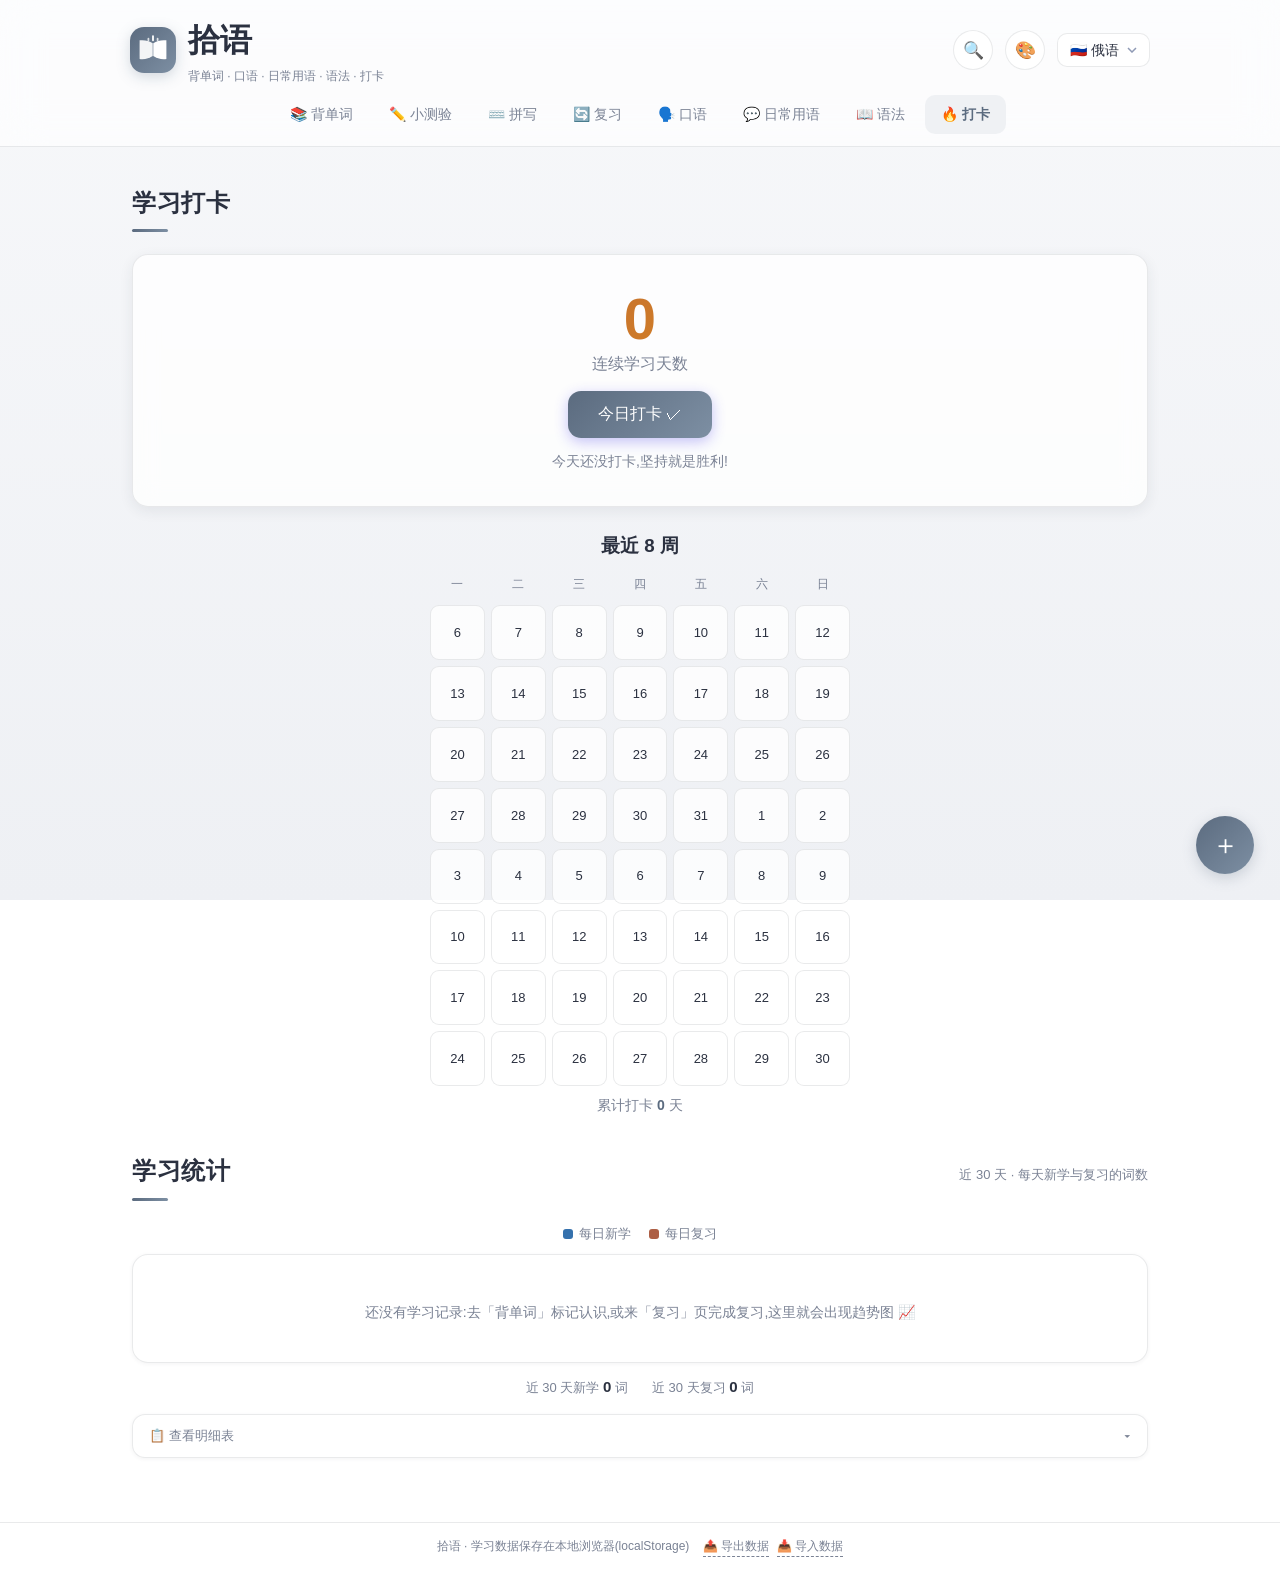
==== checkin.html @ 7651b497 "拾语:多语言背单词学习网站(俄语/英语,艾宾浩斯复习,首版)" ====
<!DOCTYPE html>
<html lang="zh-CN">
<head>
  <meta charset="UTF-8">
  <meta name="viewport" content="width=device-width, initial-scale=1.0">
  <title>拾语 · 打卡</title>
  <link rel="stylesheet" href="style.css">
  <link rel="icon" type="image/svg+xml" href="logo.svg">
</head>
<body data-page="checkin">
<!-- 开场动画 -->
<div class="splash" id="splash">
  <div class="splash-logo">
    <svg viewBox="0 0 46 46" width="76" height="76" aria-hidden="true">
      <path class="book-l" pathLength="100" d="M22.7 16.2 C19.3 13.7 14.4 12.7 9.6 13.3 L9.6 32 C14.4 32.6 19.3 31.6 22.7 29.1 Z" fill="none" stroke="#fff" stroke-width="1.6" stroke-linecap="round" stroke-linejoin="round" opacity=".92"/>
      <path class="book-r" pathLength="100" d="M23.3 16.2 C26.7 13.7 31.6 12.7 36.4 13.3 L36.4 32 C31.6 32.6 26.7 31.6 23.3 29.1 Z" fill="none" stroke="#fff" stroke-width="1.6" stroke-linecap="round" stroke-linejoin="round"/>
      <rect class="wave w1" x="22.1" y="8.2" width="1.8" height="6" rx=".9" fill="#fff"/>
      <rect class="wave w2" x="17.5" y="10.8" width="1.8" height="3.4" rx=".9" fill="#fff" opacity=".78"/>
      <rect class="wave w3" x="26.7" y="10.8" width="1.8" height="3.4" rx=".9" fill="#fff" opacity=".78"/>
    </svg>
  </div>
  <div class="splash-name">拾语</div>
  <div class="splash-line"></div>
  <div class="splash-tag">背单词 · 口语 · 日常用语 · 语法 · 打卡</div>
  <div class="splash-hint">点击任意处跳过</div>
</div>
<header class="site-header">
  <div class="header-inner">
    <div class="brand">
      <a href="index.html" class="brand-logo" title="返回首页"><svg viewBox="0 0 46 46" width="46" height="46" aria-hidden="true"><path d="M22.7 16.2 C19.3 13.7 14.4 12.7 9.6 13.3 L9.6 32 C14.4 32.6 19.3 31.6 22.7 29.1 Z" fill="#fff" opacity=".92"/><path d="M23.3 16.2 C26.7 13.7 31.6 12.7 36.4 13.3 L36.4 32 C31.6 32.6 26.7 31.6 23.3 29.1 Z" fill="#fff"/><rect x="22.1" y="8.2" width="1.8" height="6" rx=".9" fill="#fff"/><rect x="17.5" y="10.8" width="1.8" height="3.4" rx=".9" fill="#fff" opacity=".78"/><rect x="26.7" y="10.8" width="1.8" height="3.4" rx=".9" fill="#fff" opacity=".78"/></svg></a>
      <div class="brand-text">
        <h1>拾语</h1>
        <p>背单词 · 口语 · 日常用语 · 语法 · 打卡</p>
      </div>
    </div>
    <div class="header-right">
      <button id="search-btn" class="theme-toggle" title="查词搜索">🔍</button>
      <div class="theme-wrap">
        <button id="theme-toggle" class="theme-toggle" title="主题配色与深色模式">🎨</button>
        <div class="theme-panel" id="theme-panel">
          <div class="theme-panel-title">🎨 主题配色</div>
          <div class="theme-swatches" id="theme-swatches"></div>
          <div class="theme-panel-divider"></div>
          <button class="theme-dark-btn" id="theme-dark-btn">🌙 深色模式:关</button>
        </div>
      </div>
      <select id="lang-select" class="lang-select" title="选择语言"></select>
    </div>
  </div>
    <nav class="tabs">
    <a class="tab" href="index.html">📚 背单词</a>
    <a class="tab" href="quiz.html">✏️ 小测验</a>
    <a class="tab" href="spell.html">⌨️ 拼写</a>
    <a class="tab" href="review.html">🔄 复习</a>
    <a class="tab" href="speak.html">🗣️ 口语</a>
    <a class="tab" href="phrases.html">💬 日常用语</a>
    <a class="tab" href="grammar.html" data-tab="grammar">📖 语法</a>
    <a class="tab active" href="checkin.html">🔥 打卡</a>
    </nav>
</header>

<main class="container">

  <!-- 打卡 -->
  <section class="tab-panel active">
    <div class="panel-head"><h2>学习打卡</h2></div>
    <div class="checkin-hero">
      <div class="streak-num" id="streak-days">0</div>
      <div class="streak-label">连续学习天数</div>
      <button class="btn btn-primary btn-lg" id="checkin-btn">今日打卡 ✓</button>
      <p class="checkin-msg" id="checkin-msg"></p>
    </div>
    <h3 style="text-align:center;">最近 8 周</h3>
    <div class="calendar" id="calendar"></div>
    <p class="total-days">累计打卡 <b id="checkin-total">0</b> 天</p>
  </section>

  <!-- 学习统计趋势图 -->
  <section class="tab-panel active stats-panel">
    <div class="panel-head"><h2>学习统计</h2><span class="sub-tip">近 30 天 · 每天新学与复习的词数</span></div>
    <div class="chart-legend">
      <span class="legend-item"><i class="legend-dot" style="background:var(--chart-new)"></i>每日新学</span>
      <span class="legend-item"><i class="legend-dot" style="background:var(--chart-review)"></i>每日复习</span>
    </div>
    <div class="chart-wrap" id="stats-chart"></div>
    <div class="chart-tip" id="chart-tip" hidden></div>
    <div class="chart-summary">
      <span>近 30 天新学 <b id="stats-new-total">0</b> 词</span>
      <span>近 30 天复习 <b id="stats-rev-total">0</b> 词</span>
    </div>
    <details class="stats-detail">
      <summary>📋 查看明细表</summary>
      <div class="stats-table" id="stats-table"></div>
    </details>
  </section>

</main>

<footer class="site-footer">
  拾语 · 学习数据保存在本地浏览器(localStorage)
  <span class="footer-ops">
    <a href="#" id="export-btn">📤 导出数据</a>
    <a href="#" id="import-btn">📥 导入数据</a>
  </span>
</footer>

<div class="toast" id="toast"></div>

<!-- 一键添加单词(悬浮按钮) -->
<button id="fab-add" class="fab" title="一键添加单词">＋</button>

<!-- 添加单词弹窗 -->
<div class="modal" id="add-modal" hidden>
  <div class="modal-box">
    <h3>✍️ 添加单词</h3>
    <div class="add-mode-tabs">
      <button class="add-mode-tab active" data-mode="single">单个添加</button>
      <button class="add-mode-tab" data-mode="bulk">批量导入</button>
    </div>
    <div id="add-single-view">
      <label class="modal-label" for="add-ru">俄语单词(可带重音符号 ́)</label>
      <input id="add-ru" type="text" placeholder="如: молоко́">
      <label class="modal-label" for="add-zh">中文意思</label>
      <input id="add-zh" type="text" placeholder="如: 牛奶">
      <label class="modal-label" for="add-cat">分类(可选,可直接输入新分类)</label>
      <input id="add-cat" type="text" list="add-cat-list" placeholder="如: 场景·厨房做饭(不填归入「自定义」)">
      <datalist id="add-cat-list"></datalist>
      <label class="modal-label" for="add-note">备注(可选,显示在卡片背面)</label>
      <input id="add-note" type="text" placeholder="如: 接第3格:звони́ть кому́">
      <p class="modal-tip">💡 保存后自动标记「认识」,直接进入艾宾浩斯复习计划</p>
    </div>
    <div id="add-bulk-view" hidden>
      <label class="modal-label" for="add-bulk-cat">导入到分类(可选,不填归入「自定义」)</label>
      <input id="add-bulk-cat" type="text" list="add-cat-list" placeholder="如: 场景·餐厅点餐">
      <label class="modal-label" for="add-bulk-text">每行一个单词:单词 | 意思 | 备注(备注可选)</label>
      <textarea id="add-bulk-text" rows="8" placeholder="молоко́ | 牛奶&#10;звони́ть | 打电话 | 接第 3 格"></textarea>
      <p class="modal-tip">💡 支持 | 、Tab 或多个空格分隔;一键导入后全部自动标记「认识」并进入艾宾浩斯复习计划,重复的单词自动跳过</p>
    </div>
    <div class="modal-actions">
      <button class="btn btn-light" id="add-cancel">取消</button>
      <button class="btn btn-primary" id="add-save">保存并开始学习</button>
    </div>
  </div>
</div>

<!-- 查词搜索弹窗(任意页面可用) -->
<div class="modal" id="search-modal" hidden>
  <div class="modal-box search-box">
    <h3>🔍 查词</h3>
    <input id="search-input" type="search" placeholder="输入单词或中文意思,如: молоко́ 或 牛奶">
    <div class="search-results" id="search-results"></div>
    <div class="modal-actions">
      <button class="btn btn-light" id="search-close">关闭</button>
    </div>
  </div>
</div>

<!-- 导入数据(隐藏文件选择) -->
<input type="file" id="import-file" accept=".json,application/json" hidden>

<script src="langs.js"></script>
<script src="data-ru.js"></script>
<script src="app.js"></script>
</body>
</html>
---- style.css ----
/* 多语言学习助手 - 简约版样式(浅色/深色 × 6 套低饱和配色) */
* { box-sizing: border-box; margin: 0; padding: 0; }

:root {
  --text: #2b3140;
  --muted: #7a8294;
  --card: rgba(255, 255, 255, .78);
  --card-solid: #ffffff;
  --input-bg: rgba(255, 255, 255, .88);
  --border: rgba(43, 49, 64, .10);
  --primary: #5b6b7f;
  --primary-2: #7d8fa3;
  --primary-dark: #43536b;
  --primary-light: #c3cdda;
  --primary-bg: rgba(91, 107, 127, .08);
  --accent: #a3534a;
  --accent-bg: rgba(163, 83, 74, .07);
  --green: #4f8f6e;
  --green-bg: rgba(79, 143, 110, .10);
  --tip-bg: rgba(183, 148, 64, .12);
  --tip-border: rgba(183, 148, 64, .32);
  --tip-text: #7a5c1e;
  --face1: linear-gradient(160deg, rgba(255, 255, 255, .96) 0%, rgba(244, 246, 249, .9) 100%);
  --face2: linear-gradient(160deg, rgba(255, 255, 255, .96) 0%, rgba(243, 246, 244, .9) 100%);
  --inset-hl: inset 0 1px 0 rgba(255, 255, 255, .7);
  --shadow: 0 1px 4px rgba(43, 49, 64, .06);
  --shadow-md: 0 4px 14px rgba(43, 49, 64, .08);
  --shadow-lg: 0 10px 30px rgba(43, 49, 64, .12);
  --glow: 0 4px 14px rgba(91, 107, 127, .25);
  --radius: 16px;
}

body.dark {
  --text: #e3e6ec;
  --muted: #8e96a6;
  --card: rgba(28, 32, 40, .66);
  --card-solid: #1c2028;
  --input-bg: rgba(28, 32, 40, .8);
  --border: rgba(227, 230, 236, .12);
  --primary: #93a4b8;
  --primary-2: #aebcc9;
  --primary-dark: #c3cdda;
  --primary-light: #5b6b7f;
  --primary-bg: rgba(147, 164, 184, .14);
  --accent: #c07a70;
  --accent-bg: rgba(192, 122, 112, .12);
  --green: #5aa383;
  --green-bg: rgba(90, 163, 131, .12);
  --tip-bg: rgba(183, 148, 64, .10);
  --tip-border: rgba(183, 148, 64, .26);
  --tip-text: #d8c07e;
  --face1: linear-gradient(160deg, rgba(36, 41, 51, .92) 0%, rgba(28, 32, 40, .9) 100%);
  --face2: linear-gradient(160deg, rgba(33, 43, 39, .92) 0%, rgba(26, 35, 31, .9) 100%);
  --inset-hl: inset 0 1px 0 rgba(255, 255, 255, .06);
  --shadow: 0 1px 4px rgba(0, 0, 0, .25);
  --shadow-md: 0 4px 14px rgba(0, 0, 0, .3);
  --shadow-lg: 0 10px 30px rgba(0, 0, 0, .38);
  --glow: 0 4px 14px rgba(0, 0, 0, .3);
}

html { scroll-behavior: smooth; }

body {
  font-family: 'Segoe UI', 'Microsoft YaHei', -apple-system, 'PingFang SC', sans-serif;
  color: var(--text);
  line-height: 1.65;
  min-height: 100vh;
  display: flex;
  flex-direction: column;
  color-scheme: light;
  background: linear-gradient(180deg, #f7f8fa, #eef0f4);
  background-attachment: fixed;
  overflow-x: hidden;
}
body.dark {
  color-scheme: dark;
  background: linear-gradient(180deg, #14171d, #1b1f26);
}

::selection { background: rgba(91, 107, 127, .2); }

/* 顶栏 */
.site-header {
  background: rgba(255, 255, 255, .66);
  backdrop-filter: blur(20px) saturate(160%);
  -webkit-backdrop-filter: blur(20px) saturate(160%);
  border-bottom: 1px solid var(--border);
  position: sticky; top: 0; z-index: 50;
}
body.dark .site-header { background: rgba(20, 23, 29, .66); }
.header-inner {
  max-width: 1060px; margin: 0 auto; padding: 14px 20px 8px;
  display: flex; align-items: center; justify-content: space-between; gap: 14px; flex-wrap: wrap;
}
.brand { display: flex; align-items: center; gap: 12px; }
.brand-logo {
  width: 46px; height: 46px; border-radius: 14px;
  background: linear-gradient(135deg, var(--primary) 0%, var(--primary-2) 100%);
  color: #fff; font-weight: 700;
  display: flex; align-items: center; justify-content: center;
  box-shadow: var(--glow);
  text-decoration: none; /* 点击返回首页 */
  transition: transform .2s ease;
}
.brand-logo:hover { transform: scale(1.06) rotate(-2deg); }
.brand-logo svg { display: block; }
}
.brand-text h1 {
  font-size: 19px; letter-spacing: .5px;
  background: linear-gradient(90deg, var(--primary), var(--primary-2));
  -webkit-background-clip: text; background-clip: text;
  -webkit-text-fill-color: transparent; color: transparent;
}
.brand-text p { font-size: 12px; color: var(--muted); }

.header-right { display: flex; align-items: center; gap: 12px; flex-wrap: wrap; }
.theme-toggle {
  width: 40px; height: 40px; border-radius: 50%; font-size: 17px;
  border: 1px solid var(--border); background: var(--card);
  cursor: pointer; transition: all .2s; backdrop-filter: blur(8px);
}
.theme-toggle:hover { transform: scale(1.08); border-color: var(--primary); }
.lang-select {
  appearance: none; -webkit-appearance: none;
  border: 1px solid var(--border); background: var(--input-bg) url("data:image/svg+xml,%3Csvg xmlns='http://www.w3.org/2000/svg' width='10' height='6'%3E%3Cpath d='M1 1l4 4 4-4' stroke='%238f9ab5' stroke-width='1.5' fill='none'/%3E%3C/svg%3E") no-repeat right 12px center;
  border-radius: 10px; padding: 8px 30px 8px 12px;
  font-size: 14px; font-family: inherit; color: var(--text); cursor: pointer;
  transition: border-color .15s, box-shadow .15s;
}
.lang-select:hover, .lang-select:focus { border-color: var(--primary); box-shadow: 0 0 0 3px rgba(91, 107, 127, .15); outline: none; }

/* 导航:header 底行整行居中,窄屏横向滑动,始终一眼找到入口 */
.tabs {
  display: flex; justify-content: center; gap: 4px;
  padding: 0 18px 12px;
  overflow-x: auto;
  scrollbar-width: none; -ms-overflow-style: none;
}
.tabs::-webkit-scrollbar { display: none; }
.tab {
  border: none; background: transparent; color: var(--muted);
  padding: 8px 16px; border-radius: 10px; cursor: pointer; font-size: 14px;
  transition: all .18s; font-family: inherit;
  text-decoration: none; /* 导航为页面链接 */
  display: inline-block; white-space: nowrap;
}
.tab:hover { color: var(--primary); background: var(--primary-bg); }
.tab.active {
  background: var(--primary-bg); color: var(--primary);
  font-weight: 600;
}

/* 主体 */
.container { max-width: 1060px; width: 100%; margin: 0 auto; padding: 36px 22px 64px; flex: 1; }

/* 概览看板 */
.hero {
  display: flex; justify-content: space-between; align-items: center; gap: 22px; flex-wrap: wrap;
  background: var(--card); border: 1px solid var(--border); border-radius: 22px;
  padding: 30px 36px; margin-bottom: 28px;
  box-shadow: var(--inset-hl), var(--shadow-md);
  backdrop-filter: blur(16px); -webkit-backdrop-filter: blur(16px);
}
.hero-main h2 {
  font-size: 26px; font-weight: 800; letter-spacing: .5px;
  background: linear-gradient(90deg, var(--primary), var(--primary-2));
  -webkit-background-clip: text; background-clip: text;
  -webkit-text-fill-color: transparent; color: transparent;
}
.hero-date { font-size: 13px; color: var(--muted); margin-top: 2px; }
.hero-quote { margin-top: 14px; padding-left: 14px; border-left: 3px solid var(--primary); max-width: 480px; }
.hero-quote .quote-ru { display: block; font-size: 17px; font-style: italic; color: var(--text); }
.hero-quote .quote-zh { display: block; font-size: 13px; color: var(--muted); margin-top: 2px; }
.hero-quote.quote-fade { animation: quoteFade .8s ease; }
@keyframes quoteFade { from { opacity: 0; transform: translateY(8px); } to { opacity: 1; transform: none; } }
.hero-stats { display: flex; gap: 12px; flex-wrap: wrap; }
.stat-card {
  min-width: 132px; text-align: center;
  background: var(--card); border: 1px solid var(--border); border-radius: 16px;
  padding: 16px 20px; box-shadow: var(--inset-hl), var(--shadow);
  transition: transform .18s, box-shadow .18s;
}
.stat-card:hover { transform: translateY(-3px); box-shadow: var(--inset-hl), var(--shadow-md); }
.stat-num {
  font-size: 28px; font-weight: 800; line-height: 1.2;
  background: linear-gradient(135deg, var(--primary), var(--primary-2));
  -webkit-background-clip: text; background-clip: text;
  -webkit-text-fill-color: transparent; color: transparent;
}
.stat-label { font-size: 12px; color: var(--muted); }

.tab-panel { display: none; }
.tab-panel.active { display: block; animation: fadeIn .35s; }
@keyframes fadeIn { from { opacity: 0; transform: translateY(8px); } to { opacity: 1; } }
.fade-item { animation: fadeUp .5s both; }
@keyframes fadeUp { from { opacity: 0; transform: translateY(14px); } to { opacity: 1; transform: none; } }

.panel-head { display: flex; align-items: baseline; justify-content: space-between; gap: 12px; flex-wrap: wrap; margin-bottom: 22px; }
.panel-head h2 { font-size: 24px; letter-spacing: .5px; }
.panel-head h2::after {
  content: ''; display: block; width: 36px; height: 3px; border-radius: 2px; margin-top: 7px;
  background: linear-gradient(90deg, var(--primary), var(--primary-2));
}
.stats {
  display: inline-flex; align-items: center; gap: 10px;
  color: var(--muted); font-size: 13px;
  background: var(--card); border: 1px solid var(--border); border-radius: 999px; padding: 7px 16px;
  box-shadow: var(--shadow); backdrop-filter: blur(8px);
}
.stats b { color: var(--primary); font-size: 15px; }
.stats-bar { width: 56px; height: 4px; border-radius: 999px; background: var(--primary-bg); overflow: hidden; }
.stats-bar i {
  display: block; height: 100%; border-radius: 999px;
  background: linear-gradient(90deg, var(--primary), var(--primary-2));
  transition: width .4s ease;
}
.sub-tip { color: var(--muted); font-size: 13px; margin: -6px 0 18px; }
.sec-title { margin: 30px 0 4px; font-size: 18px; letter-spacing: .3px; }

/* 按钮 */
.btn {
  border: none; border-radius: 11px; padding: 11px 20px; font-size: 14px;
  cursor: pointer; font-family: inherit; transition: all .18s;
}
.btn:disabled { opacity: .55; cursor: not-allowed; }
.btn:active:not(:disabled) { transform: scale(.96); }
.btn-primary {
  background: linear-gradient(135deg, var(--primary), var(--primary-2)); color: #fff;
  box-shadow: 0 4px 14px rgba(79, 70, 229, .32);
}
.btn-primary:hover:not(:disabled) { transform: translateY(-2px); box-shadow: var(--glow); }
.btn-outline { background: var(--card); border: 1px solid var(--primary); color: var(--primary); }
.btn-outline:hover { background: var(--primary-bg); }
.btn-light { background: var(--card); border: 1px solid var(--border); color: var(--text); box-shadow: var(--shadow); }
.btn-light:hover { border-color: var(--muted); transform: translateY(-2px); }
.btn-success {
  background: linear-gradient(135deg, #10b981, #34d399); color: #fff;
  box-shadow: 0 4px 14px rgba(16, 185, 129, .3);
}
.btn-success:hover:not(:disabled) { transform: translateY(-2px); }
.btn-danger {
  background: linear-gradient(135deg, var(--accent), #f43f5e); color: #fff;
  box-shadow: 0 4px 14px rgba(225, 29, 72, .28);
}
.btn-danger:hover:not(:disabled) { transform: translateY(-2px); }
.btn-soft-danger { background: var(--accent-bg); border: 1px solid var(--accent); color: var(--accent); }
.btn-soft-danger:hover:not(:disabled) { background: rgba(163, 83, 74, .16); border-color: var(--accent); transform: translateY(-1px); }
.btn-warn { background: var(--tip-bg); border: 1px solid var(--tip-border); color: var(--tip-text); }
.btn-warn:hover:not(:disabled) { background: rgba(183, 148, 64, .22); border-color: var(--tip-text); transform: translateY(-1px); }
.btn-ghost { background: transparent; color: var(--muted); padding: 6px 10px; font-size: 12px; }
.btn-ghost:hover { color: var(--accent); }
.btn-lg { padding: 13px 30px; font-size: 16px; border-radius: 13px; }
.btn-sm { padding: 5px 12px; font-size: 12px; border-radius: 8px; }
:focus-visible { outline: 2px solid var(--primary); outline-offset: 2px; }

/* 筛选栏 */
.controls { display: flex; gap: 12px; flex-wrap: wrap; margin-bottom: 18px; }
.controls input, .controls select {
  padding: 10px 14px; border: 1px solid var(--border); border-radius: 11px;
  font-size: 14px; font-family: inherit; background: var(--input-bg); color: var(--text);
  transition: border-color .15s, box-shadow .15s;
}
.controls input:focus, .controls select:focus { border-color: var(--primary); box-shadow: 0 0 0 3px rgba(79, 70, 229, .15); outline: none; }
.controls input { flex: 1; min-width: 160px; }
.controls select { cursor: pointer; }

/* 单词卡片 */
.flashcard {
  max-width: 560px; height: 310px; margin: 0 auto 18px;
  perspective: 1400px; cursor: pointer;
  transition: height .35s ease, transform .25s ease;
}
.flashcard.has-ex { height: 420px; } /* 有例句时加高,背面放得下 */
.flashcard-inner {
  position: relative; width: 100%; height: 100%;
  transform-style: preserve-3d; transition: transform .55s cubic-bezier(.4, .1, .2, 1);
}
.flashcard.flipped .flashcard-inner { transform: rotateY(180deg); }
.flashcard-face {
  position: absolute; inset: 0; backface-visibility: hidden; -webkit-backface-visibility: hidden;
  border: 1px solid var(--border); border-radius: 22px;
  box-shadow: var(--inset-hl), 0 14px 34px rgba(30, 41, 59, .08);
  display: flex; flex-direction: column; align-items: center; justify-content: center; gap: 14px;
  padding: 28px;
}
.flashcard-front { background: var(--face1); }
.flashcard-back { transform: rotateY(180deg); background: var(--face2); }
.ru-word {
  font-size: 48px; font-weight: 700; color: var(--primary-dark); text-align: center;
  font-family: Georgia, 'Times New Roman', 'Noto Serif', serif;
  letter-spacing: .5px;
}
.zh-word { font-size: 32px; font-weight: 600; letter-spacing: .5px; }
.hint { font-size: 12.5px; color: var(--muted); opacity: .75; letter-spacing: .5px; }
.cat-tag {
  background: var(--primary-bg); color: var(--primary);
  font-size: 12px; padding: 3px 12px; border-radius: 999px;
}
.speak-btn {
  position: absolute; top: 14px; left: 14px;
  border: none; background: var(--primary-bg); color: var(--primary-dark); border-radius: 999px;
  width: 38px; height: 38px; cursor: pointer; font-size: 16px;
  transition: all .15s;
}
.speak-btn:hover { background: var(--primary); color: #fff; transform: scale(1.08); }
.speak-btn.small {
  position: static; width: 30px; height: 30px; font-size: 14px; line-height: 1;
  flex-shrink: 0; box-shadow: none;
}
.known-badge {
  position: absolute; top: 16px; right: 16px;
  background: var(--green-bg); color: var(--green);
  font-size: 12px; padding: 3px 10px; border-radius: 999px;
}

.card-actions {
  display: flex; gap: 10px; justify-content: center; align-items: center;
  flex-wrap: wrap; margin-bottom: 16px;
}
.card-actions .btn-soft-danger, .card-actions .btn-warn, .card-actions .btn-success { min-width: 110px; }
.card-main-btn { padding: 12px 30px; font-size: 15px; }
.btn-nav {
  min-width: 40px; padding: 11px 13px; background: transparent;
  border: 1px solid transparent; color: var(--muted); border-radius: 11px;
  font-size: 15px;
}
.btn-nav:hover:not(:disabled) { border-color: var(--border); background: var(--card); color: var(--text); transform: none; }
.progress-text { text-align: center; color: var(--muted); font-size: 12.5px; opacity: .85; margin-bottom: 9px; }
.known-bar {
  height: 4px; background: var(--primary-bg); border: none;
  border-radius: 999px; overflow: hidden; max-width: 560px; margin: 0 auto;
}
.known-bar-fill {
  height: 100%;
  background: linear-gradient(90deg, #10b981, #34d399);
  border-radius: 999px; transition: width .3s;
}

/* 测验 */
.quiz-start {
  text-align: center; background: var(--card); border: 1px dashed var(--border); border-radius: var(--radius);
  padding: 44px 20px; box-shadow: var(--shadow);
}
.quiz-start p { margin-bottom: 20px; color: var(--muted); }
.quiz-top { display: flex; justify-content: space-between; color: var(--muted); font-size: 14px; margin-bottom: 10px; }
.quiz-question {
  background: var(--card); border: 1px solid var(--border); border-radius: var(--radius);
  padding: 26px; font-size: 18px; text-align: center; margin-bottom: 16px;
  box-shadow: var(--shadow-md); backdrop-filter: blur(12px);
}
.q-ru {
  font-size: 30px; font-weight: 700; color: var(--primary);
  font-family: Georgia, 'Times New Roman', 'Noto Serif', serif;
}
.quiz-options { display: grid; grid-template-columns: 1fr 1fr; gap: 10px; }
.quiz-option {
  display: flex; align-items: center; gap: 10px; text-align: left;
  background: var(--card); border: 1px solid var(--border); border-radius: 13px;
  padding: 14px 16px; font-size: 16px; cursor: pointer; font-family: inherit; color: var(--text);
  transition: all .16s; box-shadow: var(--shadow); backdrop-filter: blur(8px);
}
.quiz-option:hover:not(:disabled) { border-color: var(--primary); background: var(--primary-bg); transform: translateY(-2px); }
.quiz-option:disabled { cursor: default; }
.quiz-option .opt-label {
  width: 26px; height: 26px; border-radius: 8px; background: var(--primary-bg); color: var(--primary);
  display: inline-flex; align-items: center; justify-content: center; font-size: 13px; flex-shrink: 0;
}
.quiz-option.correct { background: var(--green-bg); border-color: var(--green); }
.quiz-option.correct .opt-label { background: var(--green); color: #fff; }
.quiz-option.wrong { background: var(--accent-bg); border-color: var(--accent); }
.quiz-option.wrong .opt-label { background: var(--accent); color: #fff; }
#quiz-next { display: block; margin: 16px auto 0; min-width: 160px; }

.result-box {
  text-align: center; background: var(--card); border-radius: var(--radius);
  box-shadow: var(--shadow-md); padding: 30px; margin-bottom: 20px;
  backdrop-filter: blur(12px);
}
.score-ring {
  width: 112px; height: 112px; border-radius: 50%; margin: 0 auto 10px;
  background: linear-gradient(135deg, var(--primary-bg), rgba(139, 92, 246, .12)); color: var(--primary);
  display: flex; align-items: center; justify-content: center; flex-direction: column;
  font-size: 36px; font-weight: 700; box-shadow: inset 0 0 0 6px var(--card-solid), var(--shadow);
}
.score-ring small { font-size: 13px; font-weight: 400; color: var(--muted); }
.result-msg { color: var(--muted); margin-bottom: 8px; }
#quiz-again { display: block; margin: 10px auto 0; }
.wrong-list { margin: 12px 0 20px; display: flex; flex-direction: column; gap: 8px; }
.wrong-item {
  background: var(--card); border: 1px solid var(--border); border-radius: 13px;
  padding: 10px 14px; display: flex; align-items: center; gap: 12px; box-shadow: var(--shadow);
}
.wrong-ru {
  font-weight: 700; font-size: 17px; color: var(--primary);
  font-family: Georgia, 'Times New Roman', 'Noto Serif', serif;
}
.wrong-zh { color: var(--text); flex: 1; }
.no-wrong { text-align: center; color: var(--muted); padding: 10px 0; }

/* 拼写 */
.spell-question {
  position: relative;
  background: var(--card); border: 1px solid var(--border); border-radius: var(--radius);
  padding: 34px 20px; text-align: center; margin-bottom: 16px;
  box-shadow: var(--shadow-md); backdrop-filter: blur(12px);
}
.spell-question .speak-btn { top: 10px; left: 10px; }
.spell-zh { font-size: 26px; font-weight: 600; }
.spell-hint { font-size: 12px; color: var(--muted); margin-top: 10px; }
.spell-input-row { display: flex; gap: 10px; max-width: 480px; margin: 0 auto 12px; }
.spell-input-row input {
  flex: 1; min-width: 0; padding: 12px 14px; border: 1px solid var(--border); border-radius: 12px;
  font-size: 18px; font-family: Georgia, 'Times New Roman', 'Noto Serif', serif;
  background: var(--input-bg); color: var(--text);
  transition: border-color .15s, box-shadow .15s;
}
.spell-input-row input:focus { border-color: var(--primary); box-shadow: 0 0 0 3px rgba(79, 70, 229, .15); outline: none; }
.spell-input-row input:disabled { opacity: .6; }
.spell-feedback { text-align: center; font-size: 16px; min-height: 28px; margin-bottom: 10px; }
.spell-feedback.ok { color: var(--green); }
.spell-feedback.no { color: var(--accent); }
.spell-correct-word { font-family: Georgia, 'Times New Roman', serif; font-weight: 700; margin: 0 6px; }
#spell-next { display: block; margin: 0 auto; min-width: 160px; }

/* 口语 */
.rate-btns { display: flex; gap: 8px; margin-bottom: 12px; }
.rate-btns .active {
  background: linear-gradient(135deg, var(--primary), var(--primary-2));
  color: #fff; border-color: transparent; box-shadow: 0 3px 10px rgba(79, 70, 229, .3);
}
.sentence-list { display: flex; flex-direction: column; gap: 8px; margin-bottom: 8px; }
.sentence-item {
  background: var(--card); border: 1px solid var(--border); border-radius: 13px;
  padding: 13px 16px; display: flex; align-items: center; gap: 12px;
  box-shadow: var(--shadow); transition: transform .15s, box-shadow .15s;
  backdrop-filter: blur(8px);
}
.sentence-item:hover { transform: translateY(-2px); box-shadow: var(--shadow-md); }
.s-no { color: var(--muted); font-size: 12px; width: 24px; text-align: right; flex-shrink: 0; }
.sentence-item .ru {
  font-size: 17px; font-weight: 600; color: var(--primary-dark); flex: 1;
  font-family: Georgia, 'Times New Roman', 'Noto Serif', serif;
}
.sentence-item .zh { color: var(--text); flex: 1.4; font-size: 14px; }

.twister-card {
  background: var(--card); border: 1px solid var(--border); border-radius: 13px;
  padding: 15px 16px; margin-bottom: 10px; box-shadow: var(--shadow);
  border-left: 4px solid var(--accent); backdrop-filter: blur(8px);
}
.twister-card .ru {
  font-size: 16px; font-weight: 600; margin-bottom: 4px;
  font-family: Georgia, 'Times New Roman', 'Noto Serif', serif;
}
.twister-card .zh { color: var(--muted); font-size: 13px; }
.twister-card .tip { color: var(--accent); font-size: 12px; margin-top: 4px; }

.dialogue-card {
  background: var(--card); border: 1px solid var(--border); border-radius: 15px;
  padding: 18px; margin-bottom: 14px; box-shadow: var(--shadow-md);
  backdrop-filter: blur(10px);
}
.dialogue-card h4 { margin-bottom: 12px; font-size: 16px; }
.dialogue-line { display: flex; gap: 10px; align-items: flex-start; margin-bottom: 9px; }
.dialogue-who {
  background: linear-gradient(135deg, var(--primary-bg), rgba(139, 92, 246, .12)); color: var(--primary);
  font-size: 12px; font-weight: 600;
  padding: 3px 10px; border-radius: 999px; white-space: nowrap; margin-top: 2px;
}
.dialogue-text { flex: 1; }
.dialogue-text .ru { font-weight: 600; font-family: Georgia, 'Times New Roman', 'Noto Serif', serif; }
.dialogue-text .zh { color: var(--muted); font-size: 13px; }

/* 字母表 */
.letter-group { margin-bottom: 26px; }
.letter-group h3 { font-size: 16px; color: var(--primary); margin-bottom: 10px; }
.letter-grid { display: grid; grid-template-columns: repeat(auto-fill, minmax(235px, 1fr)); gap: 10px; }
.letter-card {
  background: var(--card); border: 1px solid var(--border); border-radius: 13px;
  padding: 14px; display: flex; gap: 14px; align-items: flex-start;
  transition: all .18s; box-shadow: var(--shadow); backdrop-filter: blur(8px);
}
.letter-card:hover { box-shadow: var(--shadow-md); transform: translateY(-3px); border-color: var(--primary); }
.letter-big {
  display: flex; flex-direction: column; align-items: center; justify-content: center;
  min-width: 58px; height: 72px; border-radius: 12px;
  background: linear-gradient(150deg, var(--primary-bg), rgba(139, 92, 246, .13));
  font-size: 26px; font-weight: 700; color: var(--primary); line-height: 1.25;
}
.letter-big .letter-lower { font-size: 15px; font-weight: 400; color: var(--muted); }
.letter-info { flex: 1; min-width: 0; }
.letter-ipa { font-weight: 700; }
.letter-note { font-size: 12.5px; color: var(--muted); margin: 2px 0 6px; }
.letter-example { font-size: 13px; display: flex; align-items: center; gap: 6px; }

/* 日常用语 */
.phrase-filter input {
  width: 100%; max-width: 320px; padding: 9px 12px; border: 1px solid var(--border);
  border-radius: 11px; margin-bottom: 14px; font-size: 14px; font-family: inherit;
  background: var(--input-bg); color: var(--text);
  transition: border-color .15s, box-shadow .15s;
}
.phrase-filter input:focus { border-color: var(--primary); box-shadow: 0 0 0 3px rgba(79, 70, 229, .15); outline: none; }
.phrase-group h3 { font-size: 16px; color: var(--primary); margin: 20px 0 8px; }
.phrase-list { display: flex; flex-direction: column; gap: 8px; }
.phrase-item {
  background: var(--card); border: 1px solid var(--border); border-radius: 13px;
  padding: 12px 16px; display: flex; align-items: center; gap: 12px;
  box-shadow: var(--shadow); transition: transform .15s, box-shadow .15s;
  backdrop-filter: blur(8px);
}
.phrase-item:hover { transform: translateY(-2px); box-shadow: var(--shadow-md); }
.phrase-item .ru {
  font-size: 17px; font-weight: 600; color: var(--primary-dark); flex: 1;
  font-family: Georgia, 'Times New Roman', 'Noto Serif', serif;
}
.phrase-item .zh { color: var(--text); flex: 1.4; font-size: 14px; }

/* 语法 */
.grammar-card {
  background: var(--card); border: 1px solid var(--border); border-radius: 14px;
  margin-bottom: 10px; overflow: hidden; box-shadow: var(--shadow);
  transition: box-shadow .18s; backdrop-filter: blur(8px);
}
.grammar-card:hover { box-shadow: var(--shadow-md); }
.grammar-card summary {
  padding: 15px 18px; cursor: pointer; font-weight: 600; font-size: 15px;
  list-style: none; display: flex; justify-content: space-between; align-items: center;
  transition: background .15s;
}
.grammar-card summary:hover { background: var(--primary-bg); }
.grammar-card summary::-webkit-details-marker { display: none; }
.grammar-card summary::after { content: '▾'; color: var(--muted); transition: transform .2s; }
.grammar-card[open] summary::after { transform: rotate(180deg); }
.grammar-body { padding: 4px 18px 16px; border-top: 1px dashed var(--border); }
.grammar-body p { margin: 8px 0; }
.g-table { width: 100%; border-collapse: collapse; margin: 10px 0; font-size: 14px; }
.g-table th, .g-table td { border: 1px solid var(--border); padding: 7px 10px; text-align: left; }
.g-table th { background: var(--primary-bg); color: var(--primary); }
.g-table tr:nth-child(even) td { background: rgba(148, 163, 184, .06); }
.g-list { margin: 6px 0 6px 20px; }
.g-list li { margin: 4px 0; }
.grammar-body .tip {
  background: var(--tip-bg); border: 1px solid var(--tip-border); border-radius: 9px;
  padding: 8px 12px; font-size: 13px; color: var(--tip-text);
}

/* 打卡 */
.checkin-hero {
  text-align: center; background: var(--card); border: 1px solid var(--border);
  border-radius: var(--radius); box-shadow: var(--shadow-md); padding: 32px 20px; margin-bottom: 24px;
  backdrop-filter: blur(12px);
}
.streak-num {
  font-size: 58px; font-weight: 800; line-height: 1.1;
  background: linear-gradient(135deg, var(--accent), #f59e0b);
  -webkit-background-clip: text; background-clip: text;
  -webkit-text-fill-color: transparent; color: transparent;
}
.streak-label { color: var(--muted); margin-bottom: 14px; }
.checkin-msg { margin-top: 12px; color: var(--muted); font-size: 14px; }
.calendar {
  display: grid; grid-template-columns: repeat(7, 1fr); gap: 6px;
  max-width: 420px; margin: 10px auto 6px;
}
.cal-head { text-align: center; font-size: 12px; color: var(--muted); padding: 4px 0; }
.cal-cell {
  aspect-ratio: 1; display: flex; align-items: center; justify-content: center;
  background: var(--card); border: 1px solid var(--border); border-radius: 9px;
  font-size: 13px; color: var(--text); transition: transform .12s;
}
.cal-cell:hover { transform: scale(1.1); }
.cal-cell.checked {
  background: linear-gradient(135deg, var(--primary), var(--primary-2));
  border-color: transparent; color: #fff; box-shadow: 0 3px 10px rgba(79, 70, 229, .4);
}
.cal-cell.today { outline: 2px solid var(--accent); outline-offset: 1px; font-weight: 700; }
.cal-cell.future { opacity: .35; }
.total-days { text-align: center; color: var(--muted); font-size: 14px; margin-top: 8px; }
.total-days b { color: var(--primary); }

/* 弹窗 */
.modal {
  position: fixed; inset: 0; background: rgba(10, 14, 26, .5);
  backdrop-filter: blur(5px);
  display: flex; align-items: center; justify-content: center; z-index: 100; padding: 20px;
}
.modal[hidden] { display: none; }
.modal-box {
  background: var(--card-solid); border-radius: var(--radius); padding: 26px; width: 100%; max-width: 380px;
  border: 1px solid var(--border);
  box-shadow: var(--shadow-lg); animation: popIn .22s;
}
@keyframes popIn { from { opacity: 0; transform: scale(.92); } to { opacity: 1; transform: scale(1); } }
.modal-box h3 { margin-bottom: 14px; }
.modal-box input {
  width: 100%; padding: 10px 12px; border: 1px solid var(--border); border-radius: 11px;
  font-size: 15px; font-family: inherit; margin-bottom: 10px;
  background: var(--input-bg); color: var(--text);
  transition: border-color .15s, box-shadow .15s;
}
.modal-box input:focus { border-color: var(--primary); box-shadow: 0 0 0 3px rgba(79, 70, 229, .15); outline: none; }
.modal-actions { display: flex; justify-content: flex-end; gap: 10px; margin-top: 6px; }

/* 提示 */
.toast {
  position: fixed; left: 50%; bottom: 28px; transform: translateX(-50%) translateY(20px);
  background: rgba(15, 21, 40, .88); color: #fff; padding: 10px 22px; border-radius: 999px;
  font-size: 14px; opacity: 0; pointer-events: none; transition: all .25s; z-index: 200;
  box-shadow: var(--shadow-lg); backdrop-filter: blur(8px);
}
.toast.show { opacity: 1; transform: translateX(-50%) translateY(0); }

/* 页脚 */
.site-footer {
  text-align: center; color: var(--muted); font-size: 12px;
  padding: 14px; border-top: 1px solid var(--border);
  background: var(--card);
}

/* 滚动条 */
::-webkit-scrollbar { width: 10px; }
::-webkit-scrollbar-track { background: transparent; }
::-webkit-scrollbar-thumb { background: #c3cde4; border-radius: 999px; border: 2px solid transparent; background-clip: padding-box; }
::-webkit-scrollbar-thumb:hover { background: #aab8d8; border: 2px solid transparent; background-clip: padding-box; }
body.dark ::-webkit-scrollbar-thumb { background: #2c3652; border: 2px solid transparent; background-clip: padding-box; }
body.dark ::-webkit-scrollbar-thumb:hover { background: #3b4666; border: 2px solid transparent; background-clip: padding-box; }

/* 词库包 + 卡片辨析说明 */
/* 词库包选择面板:打开首页先选包,点入才展开单词 */
.pack-gate { margin-bottom: 8px; }
.pack-gate .sub-tip { margin: 2px 2px 14px; }
.pack-gate-grid { display: grid; grid-template-columns: repeat(auto-fill, minmax(220px, 1fr)); gap: 14px; }
.pack-card {
  text-align: left; display: flex; flex-direction: column; gap: 8px;
  background: var(--card); border: 1px solid var(--border); border-radius: 16px;
  padding: 18px 20px; cursor: pointer; font-family: inherit; color: var(--text);
  transition: transform .2s, border-color .2s, box-shadow .2s;
  box-shadow: var(--shadow); backdrop-filter: blur(8px);
}
.pack-card:hover { transform: translateY(-4px); border-color: var(--primary); box-shadow: var(--shadow-md); }
.pack-card-head { display: flex; align-items: center; justify-content: space-between; gap: 8px; }
.pack-card-name { font-size: 16px; font-weight: 600; color: var(--primary-dark); }
.pack-card-count {
  font-size: 12px; background: var(--primary-bg); color: var(--primary);
  padding: 2px 10px; border-radius: 999px; font-weight: 600; flex-shrink: 0;
}
.pack-card-desc { font-size: 12.5px; color: var(--muted); line-height: 1.55; margin: 0; }
.pack-card-bar { height: 5px; background: var(--primary-bg); border-radius: 999px; overflow: hidden; }
.pack-card-bar i {
  display: block; height: 100%; border-radius: 999px;
  background: linear-gradient(90deg, var(--primary), var(--primary-2));
  transition: width .5s ease;
}
.pack-card-meta { font-size: 11.5px; color: var(--muted); }
/* 单词学习区展开 / 切包的平滑过渡 */
#vocab-area { animation: fadeIn .45s ease; }
#vocab-area.area-fade { animation: areaIn .45s cubic-bezier(.22, .9, .36, 1) both; }
@keyframes areaIn {
  from { opacity: 0; transform: translateY(18px); }
}
/* 词库包选择面板退场:淡出并轻微上移 */
#pack-gate.gate-leave { animation: gateOut .32s cubic-bezier(.4, 0, 1, 1) both; }
@keyframes gateOut {
  to { opacity: 0; transform: translateY(-10px); }
}

/* 词库包页签:四个包分开显示,整体分段控制器 */
.pack-tabs {
  display: inline-flex; gap: 4px; flex-wrap: wrap; padding: 5px;
  background: var(--card); border: 1px solid var(--border); border-radius: 14px;
  box-shadow: var(--shadow); margin-bottom: 18px;
}
.pack-tab {
  display: inline-flex; align-items: center; gap: 8px;
  border: none; background: transparent; color: var(--muted);
  border-radius: 10px; padding: 7px 15px; font-size: 13.5px; cursor: pointer;
  transition: all .18s;
}
.pack-tab:hover { color: var(--primary); background: var(--primary-bg); }
.pack-tab.active {
  background: linear-gradient(135deg, var(--primary), var(--primary-2));
  color: #fff; box-shadow: 0 3px 10px rgba(79, 70, 229, .28);
}
.pack-count {
  font-size: 11px; background: var(--primary-bg); color: var(--primary);
  border-radius: 999px; padding: 1px 7px; font-weight: 600;
}
.pack-tab.active .pack-count { background: rgba(255, 255, 255, .24); color: #fff; }
.card-note {
  margin-top: 10px; font-size: 13px; line-height: 1.55; color: var(--muted);
  background: var(--primary-bg); border-left: 3px solid var(--primary);
  border-radius: 8px; padding: 8px 12px; text-align: left; max-width: 92%;
}
/* 卡片背面例句 */
.card-examples {
  display: flex; flex-direction: column; gap: 6px;
  width: 100%; max-width: 92%; margin-top: 4px;
}
.example-title { font-size: 11.5px; color: var(--muted); letter-spacing: .3px; }
.example-item {
  display: flex; flex-direction: column; gap: 2px; text-align: left;
  border: 1px solid var(--border); background: var(--card);
  border-radius: 10px; padding: 8px 12px; cursor: pointer;
  font-family: inherit; transition: all .15s;
}
.example-item:hover { border-color: var(--primary); transform: translateX(3px); }
.example-ru { font-size: 14px; font-weight: 600; color: var(--primary-dark); }
.example-zh { font-size: 12.5px; color: var(--muted); }

/* 复习四视图 */
.review-tabs { display: flex; gap: 8px; flex-wrap: wrap; margin-bottom: 18px; }
.review-tab {
  border: 1px solid var(--border); background: var(--card); color: var(--text);
  border-radius: 999px; padding: 8px 18px; font-size: 14px; cursor: pointer;
  transition: all .15s; box-shadow: var(--shadow);
}
.review-tab:hover { border-color: var(--primary); }
.review-tab.active {
  background: linear-gradient(135deg, var(--primary), var(--primary-2));
  border-color: transparent; color: #fff;
}

/* 生词本 / 错词本列表 */
.book-list { display: flex; flex-direction: column; gap: 8px; max-width: 720px; }
.book-item {
  display: flex; align-items: center; gap: 12px;
  background: var(--card); border: 1px solid var(--border); border-radius: var(--radius);
  padding: 10px 14px; box-shadow: var(--shadow);
}
.book-ru { font-weight: 600; font-size: 16px; font-family: Georgia, 'Times New Roman', 'Noto Serif', serif; min-width: 120px; }
.book-zh { color: var(--text); font-size: 14px; flex: 1; }
.book-meta { color: var(--muted); font-size: 12px; white-space: nowrap; }
.wrong-fix-btn { flex-shrink: 0; }

/* 日历双栏 + 计数徽章 */
.cal-duo { display: flex; gap: 24px; flex-wrap: wrap; justify-content: center; }
.cal-col { flex: 1; min-width: 300px; max-width: 440px; }
.cal-title { text-align: center; font-size: 15px; margin: 4px 0 8px; }
.cal-cell { position: relative; }
.cal-cell.has-count { background: var(--primary-bg); border-color: var(--primary); font-weight: 600; }
.cal-count {
  position: absolute; top: -7px; right: -7px;
  min-width: 18px; height: 18px; padding: 0 4px;
  background: linear-gradient(135deg, var(--primary), var(--primary-2));
  color: #fff; font-size: 10px; font-weight: 700; line-height: 18px;
  border-radius: 999px; box-shadow: 0 2px 6px rgba(79, 70, 229, .45);
}

/* 移动端 */
@media (max-width: 640px) {
  .quiz-options { grid-template-columns: 1fr; }
  .ru-word { font-size: 32px; }
  .zh-word { font-size: 25px; }
  .header-inner { padding: 12px 14px 6px; }
  .tabs { justify-content: flex-start; padding: 0 12px 10px; }
  .tab { padding: 7px 12px; font-size: 13px; }
  .hero { padding: 20px; }
  .hero-stats { width: 100%; }
  .stat-card { flex: 1; min-width: 92px; }
  .sentence-item, .phrase-item { flex-wrap: wrap; }
  .sentence-item .zh, .phrase-item .zh { flex-basis: 100%; }
  .book-item { flex-wrap: wrap; }
  .book-meta { flex-basis: 100%; }
  .cal-col { min-width: 100%; }
}

/* ===== 分类胶囊 ===== */
.cat-chips { display: flex; flex-wrap: wrap; gap: 8px; margin-bottom: 20px; }
.cat-chip {
  display: inline-flex; align-items: center; gap: 6px;
  border: 1px solid var(--border); background: var(--card); color: var(--text);
  border-radius: 999px; padding: 7px 14px; font-size: 13.5px; cursor: pointer;
  font-family: inherit; transition: all .16s; box-shadow: var(--shadow); backdrop-filter: blur(8px);
}
.cat-chip:hover { border-color: var(--primary); color: var(--primary); transform: translateY(-2px); }
.cat-chip.active {
  background: linear-gradient(135deg, var(--primary), var(--primary-2));
  border-color: transparent; color: #fff; box-shadow: var(--glow);
}
.cat-chip-n {
  min-width: 20px; height: 20px; padding: 0 6px; border-radius: 999px;
  background: var(--primary-bg); color: var(--primary); font-size: 11px; font-weight: 700;
  display: inline-flex; align-items: center; justify-content: center;
}
.cat-chip.active .cat-chip-n { background: rgba(255, 255, 255, .25); color: #fff; }

/* ===== 单词列表网格(默认折叠,点标题展开) ===== */
.word-grid-toggle {
  display: flex; align-items: center; justify-content: space-between; gap: 10px;
  width: 100%; margin: 28px 0 12px; padding: 8px 12px;
  background: transparent; border: none; border-radius: 10px; cursor: pointer;
  font-family: inherit; color: var(--muted); transition: background .2s;
}
.word-grid-toggle:hover { background: var(--primary-bg); }
.word-grid-title {
  display: flex; align-items: center; gap: 10px;
  margin: 0; font-size: 14px; color: var(--muted);
  font-weight: 600; letter-spacing: .3px;
}
.word-grid-title::before {
  content: ''; width: 4px; height: 16px; border-radius: 2px;
  background: linear-gradient(180deg, var(--primary), var(--primary-2));
}
.grid-toggle-arrow {
  display: inline-flex; align-items: center; justify-content: center;
  width: 22px; height: 22px; border-radius: 50%;
  background: var(--primary-bg); color: var(--primary);
  font-size: 12px; transition: transform .35s cubic-bezier(.22, .9, .36, 1), background .2s;
}
.grid-toggle-arrow.open { transform: rotate(180deg); }
/* 折叠容器:grid-template-rows 0fr→1fr 平滑展开,无需知道内容高度 */
.word-grid-wrap {
  display: grid; grid-template-rows: 0fr;
  opacity: 0; transform: translateY(-6px);
  transition: grid-template-rows .5s cubic-bezier(.22, .9, .36, 1), opacity .35s ease, transform .35s ease;
}
.word-grid-wrap.open { grid-template-rows: 1fr; opacity: 1; transform: none; }
.word-grid-wrap > .word-grid { min-height: 0; overflow: hidden; }
.word-grid { display: grid; grid-template-columns: repeat(auto-fill, minmax(176px, 1fr)); gap: 12px; }
.word-item {
  position: relative; text-align: left; display: flex; flex-direction: column; gap: 2px;
  background: var(--card); border: 1px solid var(--border); border-radius: 14px;
  padding: 12px 14px; cursor: pointer; font-family: inherit; color: var(--text);
  transition: all .15s; box-shadow: var(--shadow); backdrop-filter: blur(8px); overflow: hidden;
}
.word-item:hover { transform: translateY(-3px); border-color: var(--primary); box-shadow: var(--shadow-md); }
.word-item.current { border-color: var(--primary); box-shadow: 0 0 0 2px rgba(79, 70, 229, .18), var(--shadow-md); }
.word-item.learned {
  border-color: rgba(5, 150, 105, .4);
  background: linear-gradient(160deg, var(--card), var(--green-bg));
}
.word-ru {
  font-weight: 700; font-size: 16px; color: var(--primary-dark);
  font-family: Georgia, 'Times New Roman', 'Noto Serif', serif;
}
.word-zh { font-size: 12.5px; color: var(--text); }
.word-meta { font-size: 11px; color: var(--muted); white-space: nowrap; overflow: hidden; text-overflow: ellipsis; }
.word-check {
  position: absolute; top: 8px; right: 8px; width: 18px; height: 18px; border-radius: 50%;
  background: var(--green); color: #fff; font-size: 11px; line-height: 18px; text-align: center;
  box-shadow: 0 2px 6px rgba(5, 150, 105, .4);
}
.word-item.fuzzy .word-check { background: #b78b34; box-shadow: 0 2px 6px rgba(183, 139, 52, .4); }
.word-item.fuzzy { border-color: var(--tip-border); }
.book-fuzzy {
  background: var(--tip-bg); border: 1px solid var(--tip-border); color: var(--tip-text);
  font-size: 11.5px; padding: 2px 10px; border-radius: 999px; flex-shrink: 0;
}

/* ===== 一键添加悬浮按钮 ===== */
.fab {
  position: fixed; right: 26px; bottom: 26px; z-index: 90;
  width: 58px; height: 58px; border-radius: 50%; border: none; cursor: pointer;
  background: linear-gradient(135deg, var(--primary), var(--primary-2));
  color: #fff; font-size: 27px; line-height: 1; box-shadow: var(--glow);
  transition: transform .2s, box-shadow .2s;
}
.fab:hover { transform: scale(1.1); box-shadow: var(--glow); }
.fab:active { transform: scale(.95); }

/* ===== 添加弹窗升级 ===== */
.modal-box { max-width: 460px; }
.modal-label { display: block; font-size: 12.5px; color: var(--muted); margin: 10px 0 4px 2px; }
.modal-label:first-of-type { margin-top: 0; }
.modal-tip { font-size: 12px; color: var(--muted); margin: 4px 2px 0; }
/* 添加单词弹窗:单个添加 / 批量导入模式切换 */
.add-mode-tabs { display: flex; gap: 8px; margin-bottom: 14px; }
.add-mode-tab {
  border: 1px solid var(--border); background: transparent; color: var(--muted);
  border-radius: 999px; padding: 6px 14px; font-size: 13px; cursor: pointer;
  transition: all .15s;
}
.add-mode-tab:hover { border-color: var(--primary); color: var(--primary); }
.add-mode-tab.active { background: var(--primary-bg); border-color: var(--primary); color: var(--primary); font-weight: 600; }
.modal-box textarea {
  width: 100%; padding: 10px 12px; border: 1px solid var(--border); border-radius: 11px;
  font-size: 14px; font-family: inherit; background: var(--input-bg); color: var(--text);
  resize: vertical; margin-bottom: 4px; transition: border-color .15s, box-shadow .15s;
}
.modal-box textarea:focus { border-color: var(--primary); box-shadow: 0 0 0 3px rgba(79, 70, 229, .15); outline: none; }

/* 移动端补充 */
@media (max-width: 640px) {
  .word-grid { grid-template-columns: repeat(2, 1fr); }
  .cat-chips { flex-wrap: nowrap; overflow-x: auto; padding-bottom: 6px; -webkit-overflow-scrolling: touch; }
  .cat-chip { flex-shrink: 0; }
  .fab { right: 18px; bottom: 18px; width: 52px; height: 52px; font-size: 24px; }
}

/* ===== 主题配色面板 ===== */
.theme-wrap { position: relative; }
.theme-panel {
  position: absolute; top: calc(100% + 10px); right: 0; width: 228px; z-index: 60;
  background: var(--card-solid); backdrop-filter: blur(20px); -webkit-backdrop-filter: blur(20px);
  border: 1px solid var(--border); border-radius: 16px; padding: 14px;
  box-shadow: var(--shadow-lg);
  opacity: 0; transform: translateY(-6px) scale(.96); pointer-events: none;
  transition: opacity .18s, transform .18s;
}
.theme-panel.open { opacity: 1; transform: none; pointer-events: auto; }
.theme-panel-title { font-size: 13px; font-weight: 700; color: var(--text); margin-bottom: 10px; }
.theme-swatches { display: grid; grid-template-columns: repeat(3, 1fr); gap: 10px; }
.theme-swatch {
  display: flex; flex-direction: column; align-items: center; gap: 5px;
  background: none; border: none; cursor: pointer; font-family: inherit; padding: 4px 0;
}
.theme-swatch-dot {
  width: 34px; height: 34px; border-radius: 50%;
  border: 2px solid transparent; box-shadow: inset 0 0 0 2px var(--card-solid);
  transition: transform .15s, border-color .15s;
}
.theme-swatch:hover .theme-swatch-dot { transform: scale(1.12); }
.theme-swatch.active .theme-swatch-dot { border-color: var(--text); }
.theme-swatch-name { font-size: 11.5px; color: var(--muted); }
.theme-swatch.active .theme-swatch-name { color: var(--text); font-weight: 700; }
.theme-panel-divider { height: 1px; background: var(--border); margin: 12px 0; }
.theme-dark-btn {
  width: 100%; padding: 9px; border-radius: 10px; cursor: pointer; font-family: inherit;
  font-size: 13px; border: 1px solid var(--border); background: var(--input-bg); color: var(--text);
  transition: border-color .15s, transform .1s;
}
.theme-dark-btn:hover { border-color: var(--primary); }
.theme-dark-btn:active { transform: scale(.98); }
/* ===== 5 套简约配色(亮色) ===== */
body[data-accent='haze'] {
  --primary: #6b7f9e; --primary-2: #8fa3bd; --primary-dark: #50617d; --primary-light: #bdc8d8;
  --primary-bg: rgba(107, 127, 158, .08); --accent: #8a6f5a; --accent-bg: rgba(138, 111, 90, .07);
  --glow: 0 4px 14px rgba(107, 127, 158, .22);
  background: linear-gradient(180deg, #f5f7fa, #e9edf3);
}
body[data-accent='pine'] {
  --primary: #4d7c6f; --primary-2: #7a9e90; --primary-dark: #3a6056; --primary-light: #a9c3b9;
  --primary-bg: rgba(77, 124, 111, .08); --accent: #9c7a4d; --accent-bg: rgba(156, 122, 77, .07);
  --glow: 0 4px 14px rgba(77, 124, 111, .22);
  background: linear-gradient(180deg, #f4f7f5, #e9efeb);
}
body[data-accent='latte'] {
  --primary: #a68b6b; --primary-2: #c0a988; --primary-dark: #8a7257; --primary-light: #d8c8ae;
  --primary-bg: rgba(166, 139, 107, .08); --accent: #7a6a55; --accent-bg: rgba(122, 106, 85, .07);
  --glow: 0 4px 14px rgba(166, 139, 107, .22);
  background: linear-gradient(180deg, #faf7f2, #f1ebe1);
}
body[data-accent='graphite'] {
  --primary: #4b5563; --primary-2: #6b7280; --primary-dark: #374151; --primary-light: #a8b0bb;
  --primary-bg: rgba(75, 85, 99, .08); --accent: #8d7b6b; --accent-bg: rgba(141, 123, 107, .07);
  --glow: 0 4px 14px rgba(75, 85, 99, .22);
  background: linear-gradient(180deg, #f6f7f8, #ebedef);
}
body[data-accent='mauve'] {
  --primary: #7d7a9e; --primary-2: #9d9ab8; --primary-dark: #615e7d; --primary-light: #c2bfd8;
  --primary-bg: rgba(125, 122, 158, .08); --accent: #8a7f7f; --accent-bg: rgba(138, 127, 127, .07);
  --glow: 0 4px 14px rgba(125, 122, 158, .22);
  background: linear-gradient(180deg, #f6f5f9, #eceaf1);
}

/* ===== 5 套简约配色(深色) ===== */
body.dark[data-accent='haze'] {
  --primary: #9db1c8; --primary-2: #b5c4d5; --primary-dark: #c8d4e0; --primary-light: #50617d;
  --primary-bg: rgba(157, 177, 200, .14); --accent: #b0967f; --accent-bg: rgba(176, 150, 127, .12);
  --glow: 0 4px 14px rgba(0, 0, 0, .3);
  background: linear-gradient(180deg, #161b23, #1d232c);
}
body.dark[data-accent='pine'] {
  --primary: #7fa894; --primary-2: #9dbcaa; --primary-dark: #b8cfc3; --primary-light: #3a6056;
  --primary-bg: rgba(127, 168, 148, .14); --accent: #b08d5f; --accent-bg: rgba(176, 141, 95, .12);
  --glow: 0 4px 14px rgba(0, 0, 0, .3);
  background: linear-gradient(180deg, #141a17, #1b2320);
}
body.dark[data-accent='latte'] {
  --primary: #c0a988; --primary-2: #d2bda1; --primary-dark: #ddcdb4; --primary-light: #8a7257;
  --primary-bg: rgba(192, 169, 136, .14); --accent: #96856f; --accent-bg: rgba(150, 133, 111, .12);
  --glow: 0 4px 14px rgba(0, 0, 0, .3);
  background: linear-gradient(180deg, #1c1915, #24201a);
}
body.dark[data-accent='graphite'] {
  --primary: #8a93a0; --primary-2: #a0a8b3; --primary-dark: #b8bfc8; --primary-light: #374151;
  --primary-bg: rgba(138, 147, 160, .14); --accent: #a39281; --accent-bg: rgba(163, 146, 129, .12);
  --glow: 0 4px 14px rgba(0, 0, 0, .3);
  background: linear-gradient(180deg, #16181b, #1d2024);
}
body.dark[data-accent='mauve'] {
  --primary: #a29fb8; --primary-2: #b8b5c9; --primary-dark: #cbc9da; --primary-light: #615e7d;
  --primary-bg: rgba(162, 159, 184, .14); --accent: #a39494; --accent-bg: rgba(163, 148, 148, .12);
  --glow: 0 4px 14px rgba(0, 0, 0, .3);
  background: linear-gradient(180deg, #1a1920, #211f27);
}

/* ===== 每日学习目标(首页概览第 4 卡) ===== */
.goal-card { cursor: pointer; }
.goal-card:hover { border-color: var(--green); }
.goal-bar {
  height: 5px; background: var(--primary-bg); border-radius: 999px;
  overflow: hidden; margin-top: 8px;
}
.goal-bar i {
  display: block; height: 100%; width: 0; border-radius: 999px;
  background: linear-gradient(90deg, var(--green), #34d399); transition: width .4s ease;
}
.goal-card.goal-done { border-color: var(--green); }
.goal-card.goal-done .stat-num { color: var(--green); -webkit-text-fill-color: var(--green); }

/* ===== 查词搜索弹窗 ===== */
.search-box { max-width: 520px; }
.search-box input { margin-bottom: 12px; }
.search-results {
  max-height: 52vh; overflow-y: auto;
  display: flex; flex-direction: column; gap: 8px; margin-bottom: 6px;
}
.search-item {
  display: flex; align-items: center; gap: 10px; flex-wrap: wrap;
  background: var(--card); border: 1px solid var(--border); border-radius: 12px;
  padding: 9px 12px; box-shadow: var(--shadow);
}
.search-ru {
  font-weight: 700; font-size: 16px; color: var(--primary-dark);
  font-family: Georgia, 'Times New Roman', 'Noto Serif', serif;
}
.search-zh { font-size: 14px; }
.search-meta {
  font-size: 11px; padding: 1px 8px; border-radius: 999px;
  background: var(--primary-bg); color: var(--primary);
}
.s-state { font-size: 11px; padding: 1px 8px; border-radius: 999px; }
.s-state.s-mastered { background: var(--green-bg); color: var(--green); }
.s-state.s-learning { background: var(--tip-bg); color: var(--tip-text); }
.search-ex {
  flex-basis: 100%; font-size: 12.5px; padding: 6px 10px;
  background: var(--primary-bg); border-radius: 8px;
}
.search-ex-ru { font-weight: 600; }
.search-ex-zh { color: var(--muted); margin-left: 8px; }
.search-count { text-align: center; color: var(--muted); font-size: 12px; margin-top: 2px; }

/* ===== 页脚数据导出 / 导入 ===== */
.footer-ops { display: inline-flex; gap: 8px; margin-left: 10px; }
.footer-ops a {
  color: var(--muted); text-decoration: none;
  border-bottom: 1px dashed var(--muted); transition: color .15s, border-color .15s;
}
.footer-ops a:hover { color: var(--primary); border-color: var(--primary); }

/* ===== 学习统计趋势图(打卡页) =====
   图表系列色为验证过的色盲安全配色(浅色 / 深色两套),不随 6 套主题变化 */
:root {
  --chart-new: #3571ad;    /* 每日新学(蓝) */
  --chart-review: #ad5f45; /* 每日复习(暖棕) */
}
body.dark {
  --chart-new: #5585bf;
  --chart-review: #cc7d63;
}
.stats-panel { margin-top: 34px; }
.stats-panel .sub-tip { margin: 0 0 2px; }
.chart-legend {
  display: flex; gap: 18px; justify-content: center;
  margin-bottom: 10px; font-size: 13px; color: var(--muted);
}
.legend-item { display: inline-flex; align-items: center; gap: 6px; }
.legend-dot { width: 10px; height: 10px; border-radius: 3px; display: inline-block; }
.chart-wrap {
  position: relative;
  background: var(--card); border: 1px solid var(--border); border-radius: 16px;
  padding: 16px 14px 8px; box-shadow: var(--shadow);
}
.chart-wrap svg { width: 100%; height: auto; display: block; }
.bar-slot { cursor: pointer; }
.bar-slot:hover .bar-new, .bar-slot:hover .bar-rev { filter: brightness(1.12); }
.chart-tip {
  position: absolute; z-index: 10; pointer-events: none;
  background: rgba(15, 21, 40, .9); color: #fff; font-size: 12px;
  padding: 6px 10px; border-radius: 8px; box-shadow: var(--shadow-lg);
  white-space: nowrap;
}
body.dark .chart-tip { background: rgba(227, 230, 236, .94); color: #14171d; }
.chart-summary {
  display: flex; gap: 24px; justify-content: center; flex-wrap: wrap;
  margin-top: 12px; font-size: 13px; color: var(--muted);
}
.chart-summary b { color: var(--text); font-size: 15px; font-variant-numeric: tabular-nums; }
.stats-detail {
  margin-top: 14px; background: var(--card); border: 1px solid var(--border);
  border-radius: 13px; box-shadow: var(--shadow); overflow: hidden;
}
.stats-detail summary {
  padding: 10px 16px; cursor: pointer; font-size: 13px; color: var(--muted);
  list-style: none; transition: background .15s;
}
.stats-detail summary:hover { background: var(--primary-bg); }
.stats-detail summary::-webkit-details-marker { display: none; }
.stats-detail summary::after { content: '▾'; float: right; }
.stats-detail[open] summary::after { content: '▴'; }
.stats-table { max-height: 260px; overflow-y: auto; padding: 0 14px 12px; }
.stats-table table { width: 100%; border-collapse: collapse; font-size: 13px; }
.stats-table th, .stats-table td {
  border-bottom: 1px solid var(--border); padding: 6px 8px; text-align: center;
  font-variant-numeric: tabular-nums;
}
.stats-table th {
  color: var(--muted); font-weight: 600;
  position: sticky; top: 0; background: var(--card-solid);
}
.stats-empty { text-align: center; color: var(--muted); padding: 30px 14px; font-size: 14px; }

/* ========== 开场动画(描边勾勒版:书页线条自绘 → 声波弹性升起 → 字距展开) ========== */
.splash {
  position: fixed; inset: 0; z-index: 999;
  display: flex; flex-direction: column; align-items: center; justify-content: center;
  background: linear-gradient(180deg, #f7f8fa, #eef0f4);
  cursor: pointer;
  transition: opacity .6s cubic-bezier(.4, 0, .2, 1), visibility .6s,
    transform .6s cubic-bezier(.4, 0, .2, 1), filter .6s ease;
  /* 纯 CSS 兜底:即使脚本失败 2.6s 后也自动淡出 */
  animation: splashAutoHide .6s ease 2.6s forwards;
}
body.dark .splash { background: linear-gradient(180deg, #14171d, #1b1f26); }
/* 中心微光:跟随主题主色的极淡径向光晕,缓慢浮现 */
.splash::before {
  content: ''; position: absolute; inset: -20%; pointer-events: none;
  background: radial-gradient(430px 430px at 50% 42%, color-mix(in srgb, var(--primary) 12%, transparent), transparent 66%);
  opacity: 0; animation: glowIn 1.2s ease .25s both;
}
@keyframes glowIn { to { opacity: 1; } }
.splash.hide {
  opacity: 0; visibility: hidden; pointer-events: none;
  transform: scale(1.035); filter: blur(6px); /* 退场:轻微放大 + 模糊,沉入页面 */
}
.splash-logo {
  width: 76px; height: 76px; border-radius: 22px;
  background: linear-gradient(135deg, var(--primary) 0%, var(--primary-2) 100%);
  display: flex; align-items: center; justify-content: center;
  box-shadow: var(--glow);
  animation: splashPop .7s cubic-bezier(.34, 1.56, .64, 1) both;
}
.splash-logo svg { display: block; }
/* 书页线条:stroke 描边自绘,左右两页先后勾勒 */
.splash-logo .book-l, .splash-logo .book-r {
  stroke-dasharray: 100; stroke-dashoffset: 100;
  animation: drawBook .85s cubic-bezier(.65, 0, .35, 1) .05s forwards;
}
.splash-logo .book-r { animation-delay: .18s; }
@keyframes drawBook { to { stroke-dashoffset: 0; } }
/* 声波条:书页成形后依次弹性升起(一次性,不循环) */
.splash-logo .wave {
  transform-box: fill-box; transform-origin: 50% 100%;
  animation: waveRise .5s cubic-bezier(.34, 1.56, .64, 1) backwards;
}
.splash-logo .w1 { animation-delay: .42s; }
.splash-logo .w2 { animation-delay: .55s; }
.splash-logo .w3 { animation-delay: .63s; }
@keyframes waveRise { from { transform: scaleY(.15); opacity: 0; } to { transform: scaleY(1); opacity: 1; } }
/* 品牌名:字距由宽收窄 + 缓缓浮现 */
.splash-name {
  margin-top: 24px;
  font-size: 19px; font-weight: 700;
  background: linear-gradient(90deg, var(--primary), var(--primary-2));
  -webkit-background-clip: text; background-clip: text;
  -webkit-text-fill-color: transparent; color: transparent;
  letter-spacing: .14em; text-indent: .14em;
  animation: nameIn 1s cubic-bezier(.22, .61, .36, 1) .78s both;
}
@keyframes nameIn {
  from { opacity: 0; letter-spacing: .55em; text-indent: .55em; transform: translateY(5px); }
  to { opacity: 1; letter-spacing: .14em; text-indent: .14em; transform: none; }
}
/* 品牌名下方细线:自中心向两侧展开 */
.splash-line {
  width: 88px; height: 1px; margin-top: 12px; border-radius: 1px;
  background: linear-gradient(90deg, transparent, var(--primary), transparent);
  transform: scaleX(0);
  animation: lineIn .7s cubic-bezier(.22, .61, .36, 1) 1.02s both;
}
@keyframes lineIn { to { transform: scaleX(1); } }
.splash-tag {
  margin-top: 14px;
  font-size: 12.5px; color: var(--muted); letter-spacing: 2px;
  animation: fadeUp .55s ease 1.16s both;
}
.splash-hint {
  position: absolute; bottom: 34px; left: 0; right: 0; text-align: center;
  font-size: 11.5px; color: var(--muted); opacity: .55;
  animation: fadeUp .55s ease 1.3s both;
}
@keyframes splashPop { from { transform: scale(.55); opacity: 0; } to { transform: scale(1); opacity: 1; } }
@keyframes fadeUp { from { transform: translateY(12px); opacity: 0; } to { transform: translateY(0); opacity: 1; } }
@keyframes splashAutoHide { to { opacity: 0; visibility: hidden; transform: scale(1.035); filter: blur(6px); } }
/* 快速模式:同标签页内切换页面时不重播动画,直接显示完整画面并快速淡出 */
.splash.fast .splash-logo,
.splash.fast .splash-logo .wave,
.splash.fast .book-l,
.splash.fast .book-r,
.splash.fast .splash-name,
.splash.fast .splash-line,
.splash.fast .splash-tag,
.splash.fast .splash-hint { animation: none; }
.splash.fast .book-l, .splash.fast .book-r { stroke-dashoffset: 0; }
.splash.fast .splash-line { transform: scaleX(1); }
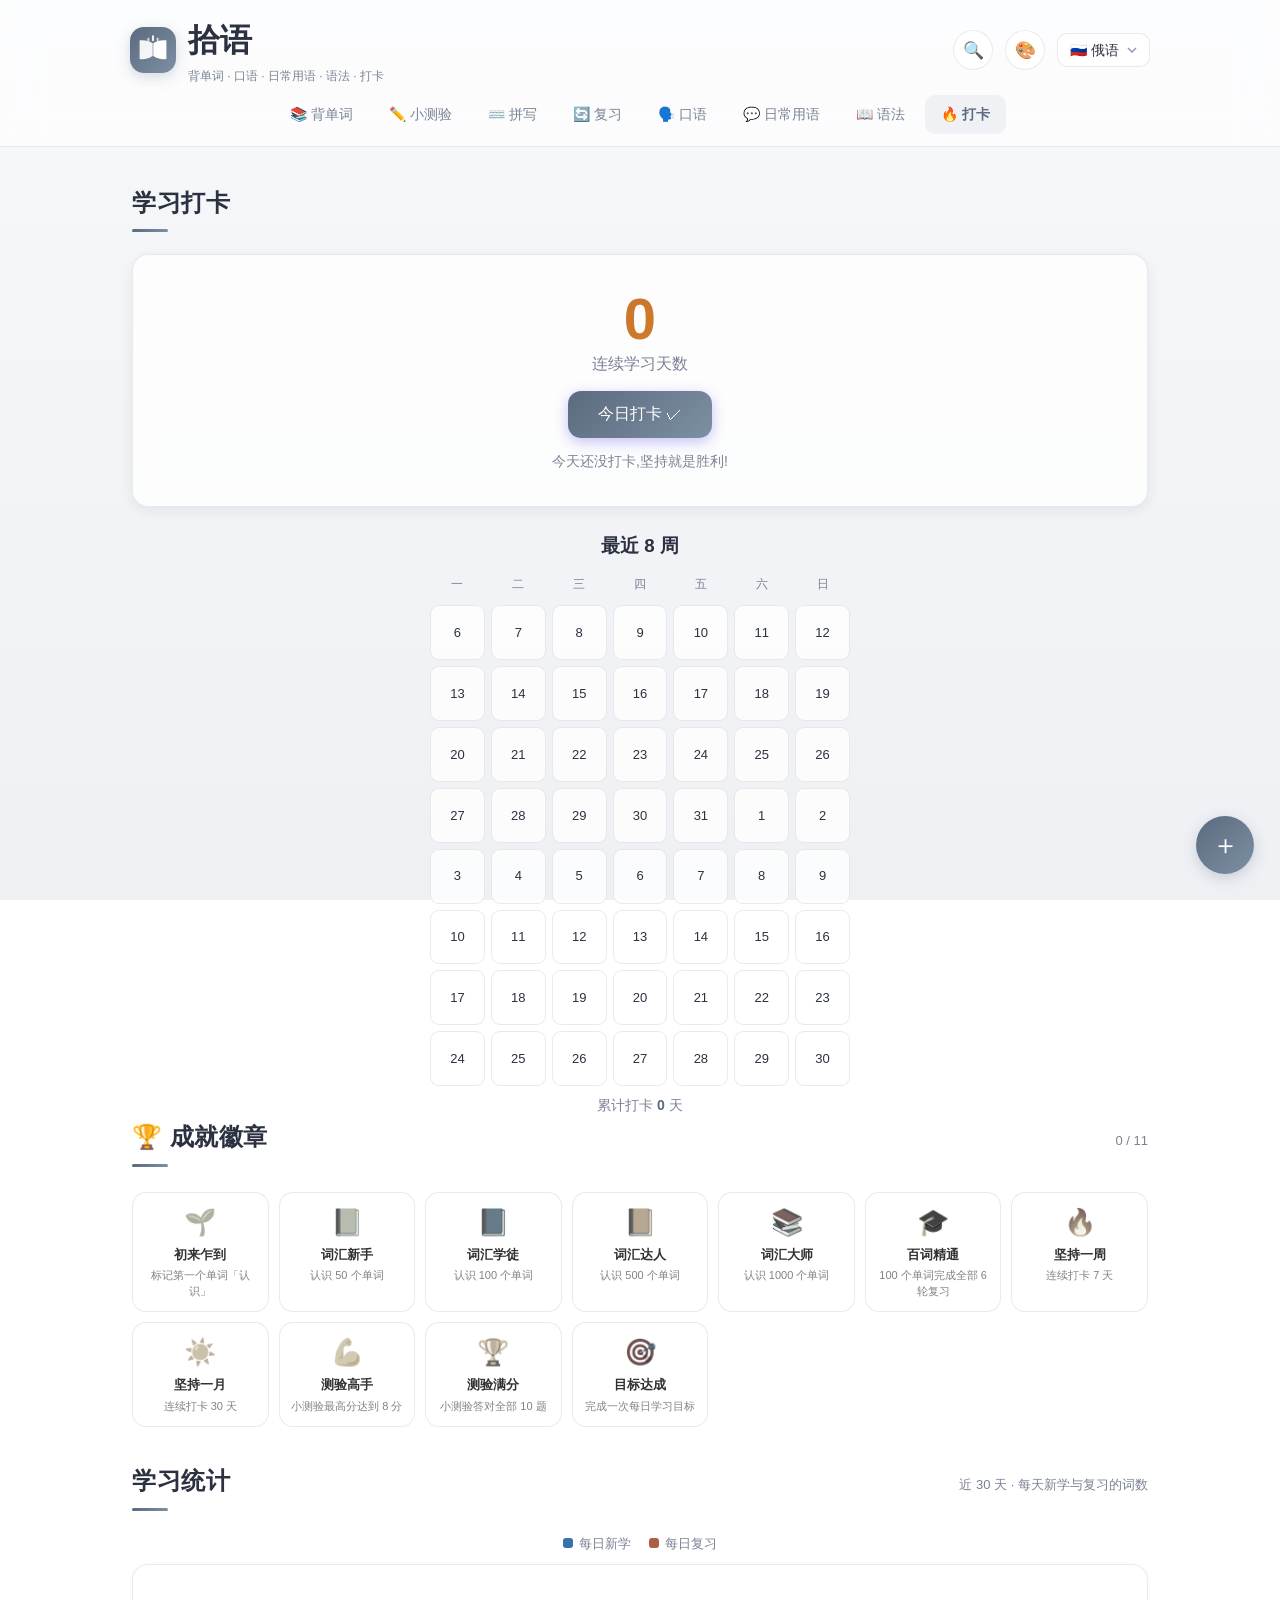
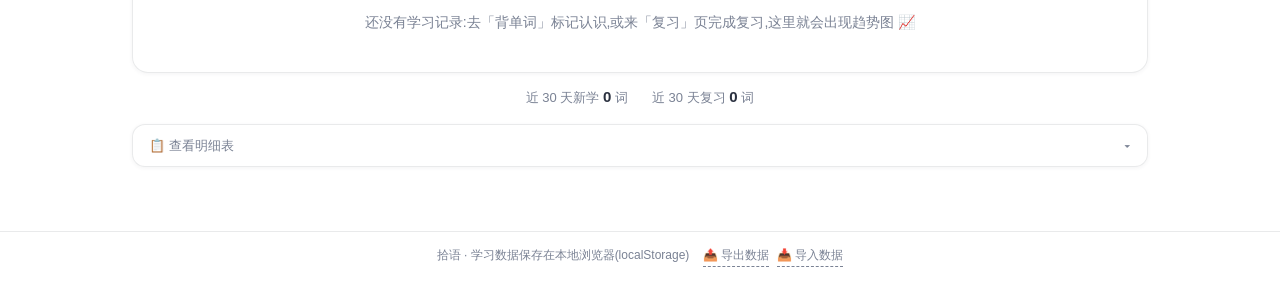
==== commit db6c158c: "新功能:成就徽章(11枚徽章墙)+ 错词智能重练(连续答对2次自动移出错词本)" ====
--- a/checkin.html
+++ b/checkin.html
@@ -73,6 +73,12 @@
     <h3 style="text-align:center;">最近 8 周</h3>
     <div class="calendar" id="calendar"></div>
     <p class="total-days">累计打卡 <b id="checkin-total">0</b> 天</p>
+  </section>
+
+  <!-- 成就徽章 -->
+  <section class="tab-panel active">
+    <div class="panel-head"><h2>🏆 成就徽章</h2><span class="sub-tip" id="achievement-count">0 / 0</span></div>
+    <div class="badge-grid" id="achievement-grid"></div>
   </section>
 
   <!-- 学习统计趋势图 -->
--- a/style.css
+++ b/style.css
@@ -1195,3 +1195,131 @@
 .splash.fast .splash-hint { animation: none; }
 .splash.fast .book-l, .splash.fast .book-r { stroke-dashoffset: 0; }
 .splash.fast .splash-line { transform: scaleX(1); }
+
+/* ===== 拼写双模式切换(2026-09-04) ===== */
+.spell-mode-tabs { display: flex; justify-content: center; gap: 8px; margin-bottom: 14px; }
+.spell-mode-tab {
+  border: 1px solid var(--border); background: transparent; color: var(--muted);
+  border-radius: 999px; padding: 7px 16px; font-size: 13.5px; cursor: pointer; font-family: inherit;
+  transition: all .15s;
+}
+.spell-mode-tab:hover { border-color: var(--primary); color: var(--primary); }
+.spell-mode-tab.active {
+  background: var(--primary-bg); border-color: var(--primary); color: var(--primary);
+  font-weight: 600;
+}
+
+/* ===== 重音练习(口语页,2026-09-04) ===== */
+.stress-word {
+  font-size: 40px; font-weight: 700; letter-spacing: 1px; text-align: center;
+  color: var(--primary-dark);
+  font-family: Georgia, 'Times New Roman', 'Noto Serif', serif;
+}
+.stress-options { display: flex; justify-content: center; gap: 10px; flex-wrap: wrap; margin: 16px 0 10px; }
+.stress-opt {
+  border: 1px solid var(--border); background: var(--card); color: var(--text);
+  border-radius: 12px; padding: 10px 18px; font-size: 14px; cursor: pointer; font-family: inherit;
+  transition: all .15s; box-shadow: var(--shadow);
+}
+.stress-opt:hover:not(:disabled) { border-color: var(--primary); color: var(--primary); transform: translateY(-2px); }
+.stress-opt:disabled { opacity: .6; cursor: default; }
+
+/* ===== 磨耳朵弹窗(2026-09-04) ===== */
+.panel-head-right { display: flex; align-items: center; gap: 12px; }
+.ear-box { max-width: 400px; }
+.ear-now { text-align: center; margin: 6px 0 2px; }
+.ear-ru {
+  font-size: 34px; font-weight: 700; letter-spacing: .5px;
+  color: var(--primary-dark);
+  font-family: Georgia, 'Times New Roman', 'Noto Serif', serif;
+}
+.ear-zh { font-size: 20px; font-weight: 600; }
+.ear-progress { text-align: center; color: var(--muted); font-size: 13px; margin: 6px 0 14px; }
+.ear-controls { display: flex; gap: 10px; justify-content: center; margin-bottom: 16px; }
+.ear-controls .btn { min-width: 108px; }
+.ear-settings { display: flex; gap: 14px; align-items: center; justify-content: center; flex-wrap: wrap; margin-bottom: 6px; }
+.ear-settings label { font-size: 12.5px; color: var(--muted); display: inline-flex; align-items: center; gap: 6px; }
+.ear-settings select {
+  border: 1px solid var(--border); background: var(--input-bg); color: var(--text);
+  border-radius: 9px; padding: 5px 8px; font-size: 13px; font-family: inherit; cursor: pointer;
+}
+
+/* ===== 每日一词(首页,2026-09-04) ===== */
+.daily-word {
+  max-width: 560px; margin: 0 auto 30px;
+  background: var(--card); border: 1px solid var(--border); border-radius: 20px;
+  padding: 26px 30px 24px; position: relative;
+  box-shadow: var(--inset-hl), var(--shadow-md);
+  backdrop-filter: blur(16px); -webkit-backdrop-filter: blur(16px);
+}
+.daily-word-main { display: flex; flex-direction: column; align-items: center; gap: 6px; }
+.daily-word-ru {
+  font-size: 42px; font-weight: 700; letter-spacing: .5px; text-align: center;
+  color: var(--primary-dark);
+  font-family: Georgia, 'Times New Roman', 'Noto Serif', serif;
+}
+.daily-word-zh { font-size: 24px; font-weight: 600; letter-spacing: .5px; }
+.daily-word-meta { display: flex; align-items: center; gap: 6px; flex-wrap: wrap; justify-content: center; }
+.daily-word-note { font-size: 12px; color: var(--muted); }
+.daily-word-ex { margin-top: 14px; }
+.daily-word-actions { margin-top: 16px; text-align: center; }
+.daily-word-actions .btn.done { background: var(--green); opacity: .75; }
+
+/* ===== 移动端增强(手机/平板,2026-09-04) ===== */
+@media (max-width: 640px) {
+  .container { padding: 22px 14px 56px; }
+  .header-inner { gap: 10px; }
+  .brand-logo svg { width: 38px; height: 38px; }
+  .brand-text h1 { font-size: 17px; }
+  .brand-text p { display: none; } /* 手机上隐藏标语,更清爽 */
+  .header-right { gap: 8px; }
+  .theme-toggle { width: 36px; height: 36px; font-size: 16px; }
+  .lang-select { padding: 6px 26px 6px 10px; font-size: 13px; }
+  .modal { padding: 12px; }
+  .modal-box { padding: 22px 18px; max-height: 86vh; overflow-y: auto; border-radius: 18px; }
+  .modal-box h3 { font-size: 17px; }
+  .flashcard { height: 285px; }
+  .flashcard.has-ex { height: 400px; }
+  .flashcard-face { padding: 20px 16px; border-radius: 18px; }
+  .hero { padding: 22px 18px; gap: 14px; }
+  .hero-main h2 { font-size: 21px; }
+  .panel-head h2 { font-size: 20px; }
+  .stats-table { font-size: 11.5px; }
+  .stats-table th, .stats-table td { padding: 6px; }
+  .chart-summary { gap: 6px 14px; flex-wrap: wrap; }
+  .site-footer { padding: 12px 10px; line-height: 1.8; }
+  .footer-ops { display: block; margin-top: 4px; }
+  .search-box .search-item { padding: 10px; }
+  .splash-name { font-size: 17px; }
+  .splash-tag { font-size: 11.5px; letter-spacing: 1.5px; }
+  .daily-word { padding: 20px 16px; }
+  .daily-word-ru { font-size: 34px; }
+  .daily-word-zh { font-size: 20px; }
+}
+@media (max-width: 380px) {
+  .hero-stats { gap: 8px; }
+  .stat-card { padding: 12px 8px; min-width: 0; }
+  .stat-num { font-size: 24px; }
+}
+
+/* ========== 成就徽章(打卡页徽章墙) ========== */
+.badge-grid { display: grid; grid-template-columns: repeat(auto-fill, minmax(120px, 1fr)); gap: 10px; }
+.badge {
+  background: var(--card); border: 1px solid var(--border); border-radius: 14px;
+  padding: 14px 10px 12px; text-align: center;
+  opacity: .45; filter: grayscale(.85); transition: opacity .25s, transform .25s, filter .25s;
+}
+.badge.earned { opacity: 1; filter: none; }
+.badge.earned:hover { transform: translateY(-2px); }
+.badge-emoji { font-size: 26px; line-height: 1.2; }
+.badge.earned .badge-emoji { animation: badge-pop .5s ease; }
+@keyframes badge-pop { 0% { transform: scale(.4); } 70% { transform: scale(1.25); } 100% { transform: scale(1); } }
+.badge-name { font-weight: 700; font-size: 13px; margin-top: 6px; color: var(--text); }
+.badge-desc { font-size: 11px; color: var(--muted); margin-top: 3px; line-height: 1.4; }
+
+/* 错词本「重练中」进度标签 */
+.book-retrain {
+  font-size: 11px; color: var(--accent);
+  background: color-mix(in srgb, var(--accent) 14%, transparent);
+  padding: 2px 8px; border-radius: 999px; white-space: nowrap;
+}
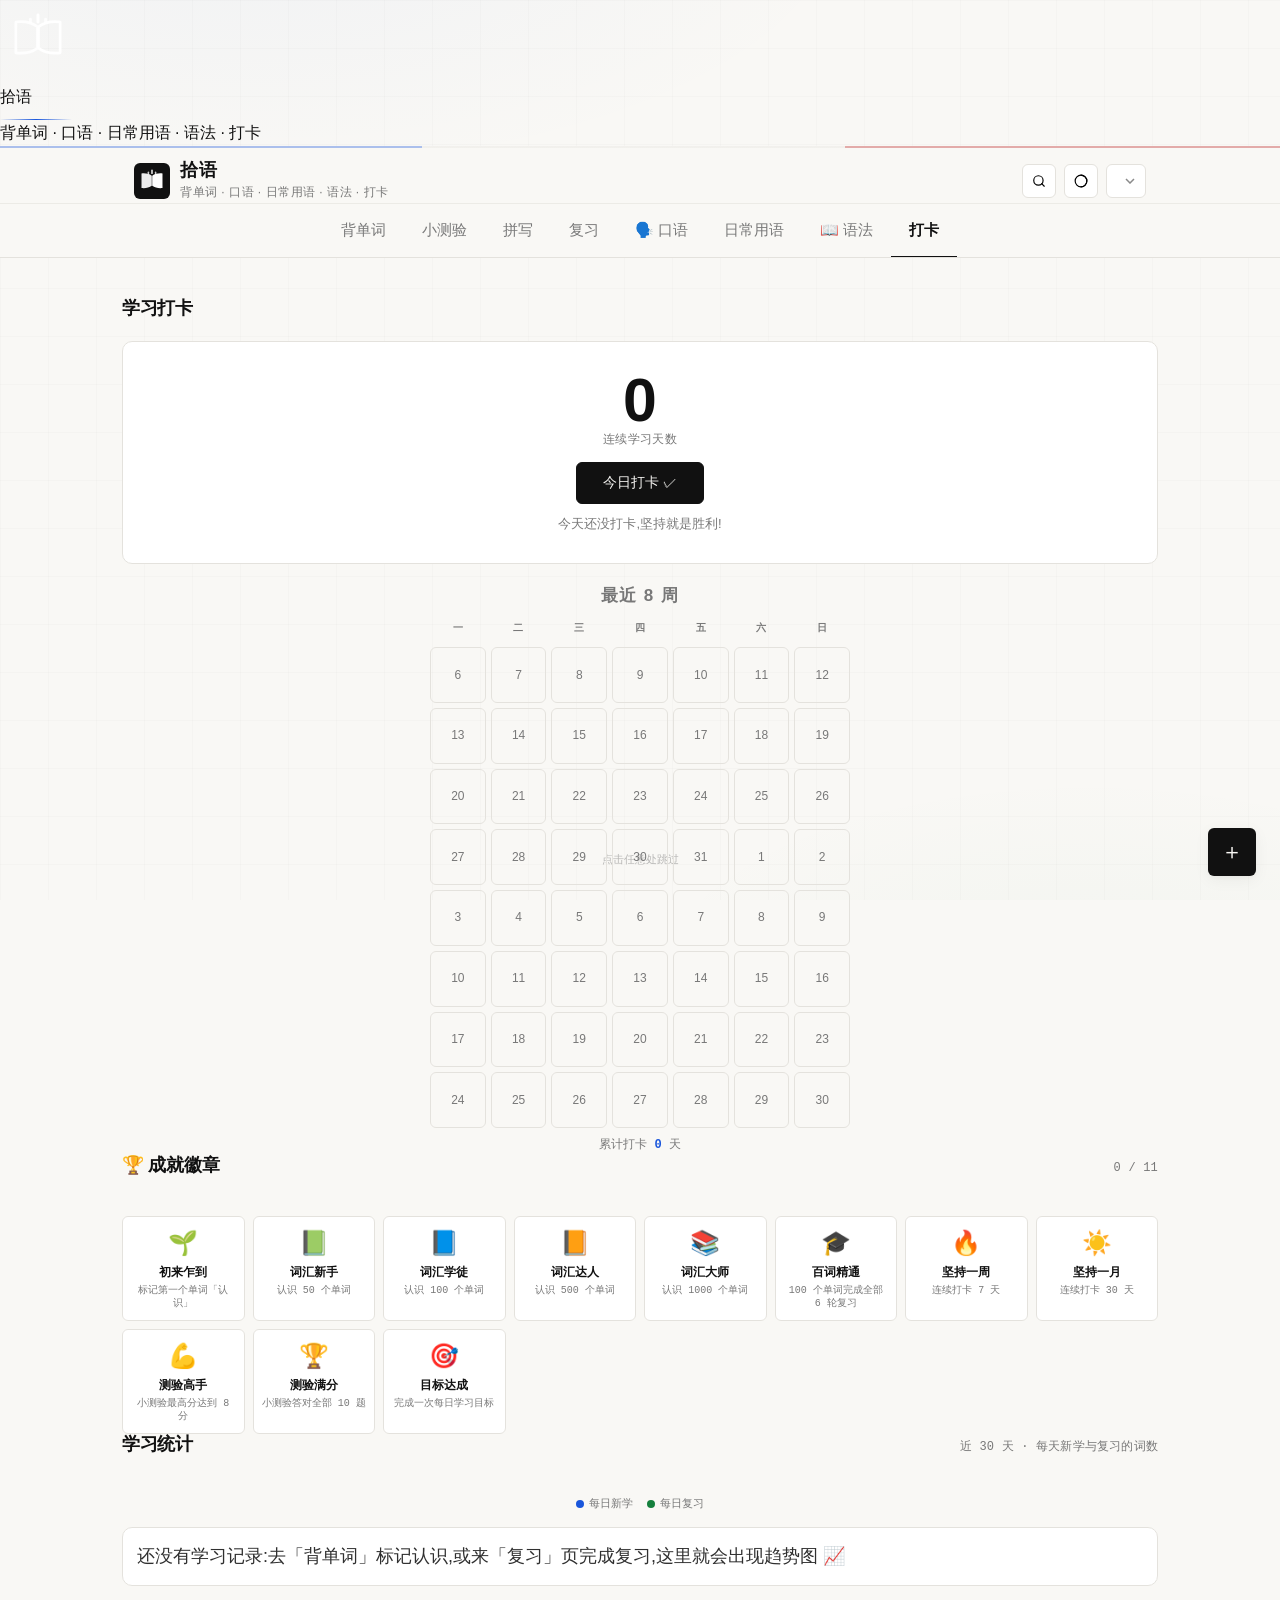
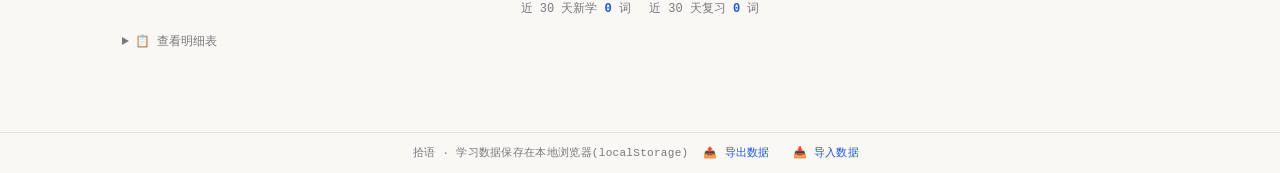
==== commit 91bfd9f3: "feat: 排版变体系统(编辑风/紧凑风/温暖风) + 全局视觉升级" ====
--- a/checkin.html
+++ b/checkin.html
@@ -34,35 +34,42 @@
       </div>
     </div>
     <div class="header-right">
-      <button id="search-btn" class="theme-toggle" title="查词搜索">🔍</button>
+      <button id="search-btn" class="theme-toggle" title="查词搜索">
+        <svg width="14" height="14" viewBox="0 0 24 24" fill="none" stroke="currentColor" stroke-width="2" stroke-linecap="round" stroke-linejoin="round"><circle cx="11" cy="11" r="8"/><line x1="21" y1="21" x2="16.65" y2="16.65"/></svg>
+      </button>
       <div class="theme-wrap">
-        <button id="theme-toggle" class="theme-toggle" title="主题配色与深色模式">🎨</button>
+        <button id="theme-toggle" class="theme-toggle" title="主题配色与深色模式">
+          <svg width="14" height="14" viewBox="0 0 24 24" fill="none" stroke="currentColor" stroke-width="2" stroke-linecap="round" stroke-linejoin="round"><circle cx="12" cy="12" r="10"/><path d="M12 2a10 10 0 0 1 0 20"/></svg>
+        </button>
         <div class="theme-panel" id="theme-panel">
-          <div class="theme-panel-title">🎨 主题配色</div>
+          <div class="theme-panel-title">主题配色</div>
           <div class="theme-swatches" id="theme-swatches"></div>
           <div class="theme-panel-divider"></div>
-          <button class="theme-dark-btn" id="theme-dark-btn">🌙 深色模式:关</button>
+          <div class="theme-panel-title">排版风格</div>
+          <div class="layout-swatches" id="layout-swatches"></div>
+          <div class="theme-panel-divider"></div>
+          <button class="theme-dark-btn" id="theme-dark-btn">深色模式: 关</button>
         </div>
       </div>
       <select id="lang-select" class="lang-select" title="选择语言"></select>
     </div>
   </div>
     <nav class="tabs">
-    <a class="tab" href="index.html">📚 背单词</a>
-    <a class="tab" href="quiz.html">✏️ 小测验</a>
-    <a class="tab" href="spell.html">⌨️ 拼写</a>
-    <a class="tab" href="review.html">🔄 复习</a>
+    <a class="tab" href="index.html">背单词</a>
+    <a class="tab" href="quiz.html">小测验</a>
+    <a class="tab" href="spell.html">拼写</a>
+    <a class="tab" href="review.html">复习</a>
     <a class="tab" href="speak.html">🗣️ 口语</a>
-    <a class="tab" href="phrases.html">💬 日常用语</a>
+    <a class="tab" href="phrases.html"> 日常用语</a>
     <a class="tab" href="grammar.html" data-tab="grammar">📖 语法</a>
-    <a class="tab active" href="checkin.html">🔥 打卡</a>
+    <a class="tab active" href="checkin.html">打卡</a>
     </nav>
 </header>
 
 <main class="container">
 
   <!-- 打卡 -->
-  <section class="tab-panel active">
+  <section class="tab-panel active reveal">
     <div class="panel-head"><h2>学习打卡</h2></div>
     <div class="checkin-hero">
       <div class="streak-num" id="streak-days">0</div>
@@ -76,13 +83,13 @@
   </section>
 
   <!-- 成就徽章 -->
-  <section class="tab-panel active">
+  <section class="tab-panel active reveal">
     <div class="panel-head"><h2>🏆 成就徽章</h2><span class="sub-tip" id="achievement-count">0 / 0</span></div>
     <div class="badge-grid" id="achievement-grid"></div>
   </section>
 
   <!-- 学习统计趋势图 -->
-  <section class="tab-panel active stats-panel">
+  <section class="tab-panel active stats-panel reveal">
     <div class="panel-head"><h2>学习统计</h2><span class="sub-tip">近 30 天 · 每天新学与复习的词数</span></div>
     <div class="chart-legend">
       <span class="legend-item"><i class="legend-dot" style="background:var(--chart-new)"></i>每日新学</span>
@@ -152,7 +159,7 @@
 <!-- 查词搜索弹窗(任意页面可用) -->
 <div class="modal" id="search-modal" hidden>
   <div class="modal-box search-box">
-    <h3>🔍 查词</h3>
+    <h3> 查词</h3>
     <input id="search-input" type="search" placeholder="输入单词或中文意思,如: молоко́ 或 牛奶">
     <div class="search-results" id="search-results"></div>
     <div class="modal-actions">
--- a/style.css
+++ b/style.css
@@ -1,369 +1,598 @@
-/* 多语言学习助手 - 简约版样式(浅色/深色 × 6 套低饱和配色) */
+/* 拾语 · Minimalist Tech — 全面升级
+ * 极简扁平 + 科技网格背景 + 丝滑页面切换 + 无白屏闪烁
+ */
 * { box-sizing: border-box; margin: 0; padding: 0; }
 
 :root {
-  --text: #2b3140;
-  --muted: #7a8294;
-  --card: rgba(255, 255, 255, .78);
+  --text: #111111;
+  --text-secondary: #2f2f2f;
+  --text-muted: #787878;
+  --bg: #f9f8f5;
+  --bg-2: #f2f1ed;
+  --card: #ffffff;
   --card-solid: #ffffff;
-  --input-bg: rgba(255, 255, 255, .88);
-  --border: rgba(43, 49, 64, .10);
-  --primary: #5b6b7f;
-  --primary-2: #7d8fa3;
-  --primary-dark: #43536b;
-  --primary-light: #c3cdda;
-  --primary-bg: rgba(91, 107, 127, .08);
-  --accent: #a3534a;
-  --accent-bg: rgba(163, 83, 74, .07);
-  --green: #4f8f6e;
-  --green-bg: rgba(79, 143, 110, .10);
-  --tip-bg: rgba(183, 148, 64, .12);
-  --tip-border: rgba(183, 148, 64, .32);
+  --input-bg: #f9f8f5;
+  --border: #e4e2dd;
+  --border-subtle: #ecebe6;
+  --border-active: #c8c4bc;
+  --shadow-sm: 0 1px 0 rgba(0,0,0,.025), 0 1px 2px rgba(0,0,0,.02);
+  --shadow-md: 0 2px 8px rgba(0,0,0,.04), 0 1px 2px rgba(0,0,0,.03);
+  --shadow-lg: 0 4px 16px rgba(0,0,0,.05), 0 2px 4px rgba(0,0,0,.03);
+  --shadow-glow: 0 0 0 1px rgba(26,86,219,.08);
+  --primary: #1a56db;
+  --primary-dark: #0f3a9a;
+  --primary-light: #dbeafe;
+  --primary-bg: rgba(26, 86, 219, .06);
+  --accent: #b91c1c;
+  --accent-bg: rgba(185, 28, 28, .06);
+  --green: #15803d;
+  --green-bg: rgba(21, 128, 61, .06);
+  --tip-bg: rgba(180, 140, 20, .06);
   --tip-text: #7a5c1e;
-  --face1: linear-gradient(160deg, rgba(255, 255, 255, .96) 0%, rgba(244, 246, 249, .9) 100%);
-  --face2: linear-gradient(160deg, rgba(255, 255, 255, .96) 0%, rgba(243, 246, 244, .9) 100%);
-  --inset-hl: inset 0 1px 0 rgba(255, 255, 255, .7);
-  --shadow: 0 1px 4px rgba(43, 49, 64, .06);
-  --shadow-md: 0 4px 14px rgba(43, 49, 64, .08);
-  --shadow-lg: 0 10px 30px rgba(43, 49, 64, .12);
-  --glow: 0 4px 14px rgba(91, 107, 127, .25);
-  --radius: 16px;
+  --chart-new: #1a56db;
+  --chart-review: #15803d;
+  --radius: 10px;
+  --radius-sm: 6px;
+  --font-sans: 'SF Pro Display', 'Geist Sans', 'Helvetica Neue', 'Inter', -apple-system, 'PingFang SC', 'Microsoft YaHei', sans-serif;
+  --font-serif: 'Georgia', 'Lyon Text', 'Noto Serif SC', 'Source Han Serif CN', serif;
+  --font-mono: 'SF Mono', 'JetBrains Mono', 'Geist Mono', monospace;
 }
 
 body.dark {
-  --text: #e3e6ec;
-  --muted: #8e96a6;
-  --card: rgba(28, 32, 40, .66);
-  --card-solid: #1c2028;
-  --input-bg: rgba(28, 32, 40, .8);
-  --border: rgba(227, 230, 236, .12);
-  --primary: #93a4b8;
-  --primary-2: #aebcc9;
-  --primary-dark: #c3cdda;
-  --primary-light: #5b6b7f;
-  --primary-bg: rgba(147, 164, 184, .14);
-  --accent: #c07a70;
-  --accent-bg: rgba(192, 122, 112, .12);
-  --green: #5aa383;
-  --green-bg: rgba(90, 163, 131, .12);
-  --tip-bg: rgba(183, 148, 64, .10);
-  --tip-border: rgba(183, 148, 64, .26);
-  --tip-text: #d8c07e;
-  --face1: linear-gradient(160deg, rgba(36, 41, 51, .92) 0%, rgba(28, 32, 40, .9) 100%);
-  --face2: linear-gradient(160deg, rgba(33, 43, 39, .92) 0%, rgba(26, 35, 31, .9) 100%);
-  --inset-hl: inset 0 1px 0 rgba(255, 255, 255, .06);
-  --shadow: 0 1px 4px rgba(0, 0, 0, .25);
-  --shadow-md: 0 4px 14px rgba(0, 0, 0, .3);
-  --shadow-lg: 0 10px 30px rgba(0, 0, 0, .38);
-  --glow: 0 4px 14px rgba(0, 0, 0, .3);
+  --text: #e8e6e1;
+  --text-secondary: #9a9a9a;
+  --text-muted: #5a5a5a;
+  --bg: #0e0e0e;
+  --bg-2: #141414;
+  --card: #181818;
+  --card-solid: #1c1c1c;
+  --input-bg: #141414;
+  --border: #252525;
+  --border-subtle: #1e1e1e;
+  --border-active: #333333;
+  --shadow-sm: 0 1px 0 rgba(255,255,255,.02);
+  --shadow-md: 0 2px 8px rgba(0,0,0,.3);
+  --shadow-lg: 0 4px 16px rgba(0,0,0,.35);
+  --shadow-glow: 0 0 0 1px rgba(96,165,250,.08);
+  --primary: #60a5fa;
+  --primary-dark: #93c5fd;
+  --primary-light: #1e3a5f;
+  --primary-bg: rgba(96, 165, 250, .08);
+  --accent: #f87171;
+  --accent-bg: rgba(248, 113, 113, .08);
+  --green: #34d399;
+  --green-bg: rgba(52, 211, 153, .08);
+  --tip-bg: rgba(180, 140, 20, .08);
+  --tip-text: #fbbf24;
+  --chart-new: #60a5fa;
+  --chart-review: #34d399;
 }
 
 html { scroll-behavior: smooth; }
 
 body {
-  font-family: 'Segoe UI', 'Microsoft YaHei', -apple-system, 'PingFang SC', sans-serif;
+  font-family: var(--font-sans);
   color: var(--text);
-  line-height: 1.65;
-  min-height: 100vh;
+  line-height: 1.6;
+  font-size: 16px;
+  min-height: 100dvh;
   display: flex;
   flex-direction: column;
   color-scheme: light;
-  background: linear-gradient(180deg, #f7f8fa, #eef0f4);
+  background-color: var(--bg);
+  background-image:
+    radial-gradient(ellipse 80% 50% at 20% -10%, rgba(26,86,219,.04) 0%, transparent 60%),
+    radial-gradient(ellipse 60% 40% at 85% 110%, rgba(21,128,61,.03) 0%, transparent 60%),
+    linear-gradient(to right, rgba(0,0,0,.015) 1px, transparent 1px),
+    linear-gradient(to bottom, rgba(0,0,0,.015) 1px, transparent 1px);
+  background-size: 100% 100%, 100% 100%, 48px 48px, 48px 48px;
   background-attachment: fixed;
   overflow-x: hidden;
+  transition: background-color .4s ease;
 }
 body.dark {
   color-scheme: dark;
-  background: linear-gradient(180deg, #14171d, #1b1f26);
-}
-
-::selection { background: rgba(91, 107, 127, .2); }
-
-/* 顶栏 */
+  background-image:
+    radial-gradient(ellipse 80% 50% at 20% -10%, rgba(96,165,250,.04) 0%, transparent 60%),
+    radial-gradient(ellipse 60% 40% at 85% 110%, rgba(52,211,153,.03) 0%, transparent 60%),
+    linear-gradient(to right, rgba(255,255,255,.012) 1px, transparent 1px),
+    linear-gradient(to bottom, rgba(255,255,255,.012) 1px, transparent 1px);
+}
+
+::selection { background: rgba(26, 86, 219, .12); }
+body.dark ::selection { background: rgba(96, 165, 250, .18); }
+
+/* ========== 页面切换 — display:block 不塌陷,纯 opacity/visibility 动画 ========== */
+.page-view {
+  display: block;
+  opacity: 0;
+  visibility: hidden;
+  pointer-events: none;
+  transform: translateY(6px);
+}
+.page-view.active {
+  opacity: 1;
+  visibility: visible;
+  pointer-events: auto;
+  transform: translateY(0);
+  transition: opacity .28s cubic-bezier(.4,0,.2,1),
+              transform .28s cubic-bezier(.4,0,.2,1),
+              visibility 0s linear .28s;
+}
+.page-view.exiting {
+  opacity: 0;
+  transform: translateY(-6px);
+  visibility: visible;
+  transition: opacity .28s cubic-bezier(.4,0,.2,1),
+              transform .28s cubic-bezier(.4,0,.2,1),
+              visibility 0s linear .28s;
+}
+
+.reveal {
+  opacity: 0;
+  transform: translateY(16px);
+  transition: opacity .6s cubic-bezier(.22,.61,.36,1), transform .6s cubic-bezier(.22,.61,.36,1);
+}
+.reveal.visible { opacity: 1; transform: none; }
+.reveal-delay-1 { transition-delay: .08s; }
+.reveal-delay-2 { transition-delay: .16s; }
+.reveal-delay-3 { transition-delay: .24s; }
+
+/* ========== 排版 ========== */
+h1, h2, h3, h4 {
+  font-weight: 600; color: var(--text); line-height: 1.2; letter-spacing: -.02em;
+}
+h1 { font-size: clamp(1.75rem, 4vw + .75rem, 2.5rem); }
+h2 { font-size: clamp(1.375rem, 3vw + .25rem, 1.625rem); font-weight: 700; }
+h3 { font-size: clamp(.9375rem, 1.5vw, 1.0625rem); font-weight: 600; text-transform: uppercase; letter-spacing: .08em; color: var(--text-muted); }
+p { color: var(--text-secondary); font-size: clamp(1.0625rem, 1.5vw, 1.125rem); }
+
+/* ========== Header ========== */
 .site-header {
-  background: rgba(255, 255, 255, .66);
-  backdrop-filter: blur(20px) saturate(160%);
-  -webkit-backdrop-filter: blur(20px) saturate(160%);
   border-bottom: 1px solid var(--border);
+  background: var(--bg);
   position: sticky; top: 0; z-index: 50;
-}
-body.dark .site-header { background: rgba(20, 23, 29, .66); }
+  transition: background .4s ease, border-color .4s ease;
+}
+/* 俄式装饰线 */
+.site-header::before {
+  content: '';
+  position: absolute; top: 0; left: 0; right: 0; height: 2px;
+  background: linear-gradient(90deg, var(--primary) 0%, var(--primary) 33%, var(--border) 33%, var(--border) 66%, var(--accent) 66%, var(--accent) 100%);
+  opacity: .35;
+}
 .header-inner {
-  max-width: 1060px; margin: 0 auto; padding: 14px 20px 8px;
-  display: flex; align-items: center; justify-content: space-between; gap: 14px; flex-wrap: wrap;
-}
-.brand { display: flex; align-items: center; gap: 12px; }
+  max-width: 1060px; margin: 0 auto; padding: 14px 24px 0;
+  display: flex; align-items: center; justify-content: space-between; gap: 16px;
+}
+.brand { display: flex; align-items: center; gap: 10px; }
 .brand-logo {
-  width: 46px; height: 46px; border-radius: 14px;
-  background: linear-gradient(135deg, var(--primary) 0%, var(--primary-2) 100%);
-  color: #fff; font-weight: 700;
+  width: 36px; height: 36px; border-radius: var(--radius-sm);
+  background: var(--text); color: var(--bg); font-weight: 700;
   display: flex; align-items: center; justify-content: center;
-  box-shadow: var(--glow);
-  text-decoration: none; /* 点击返回首页 */
-  transition: transform .2s ease;
-}
-.brand-logo:hover { transform: scale(1.06) rotate(-2deg); }
+  text-decoration: none; transition: transform .2s ease, opacity .2s ease;
+}
+.brand-logo:hover { transform: scale(1.04); }
 .brand-logo svg { display: block; }
-}
 .brand-text h1 {
-  font-size: 19px; letter-spacing: .5px;
-  background: linear-gradient(90deg, var(--primary), var(--primary-2));
-  -webkit-background-clip: text; background-clip: text;
-  -webkit-text-fill-color: transparent; color: transparent;
-}
-.brand-text p { font-size: 12px; color: var(--muted); }
-
-.header-right { display: flex; align-items: center; gap: 12px; flex-wrap: wrap; }
-.theme-toggle {
-  width: 40px; height: 40px; border-radius: 50%; font-size: 17px;
+  font-size: 18px; font-weight: 700; letter-spacing: .8px;
+  color: var(--text);
+}
+.brand-text p { font-size: 12px; color: var(--text-muted); letter-spacing: .5px; font-weight: 400; margin-top: 2px; }
+
+.header-right { display: flex; align-items: center; gap: 8px; }
+.theme-toggle, .lang-select {
+  width: 34px; height: 34px; border-radius: var(--radius-sm);
   border: 1px solid var(--border); background: var(--card);
-  cursor: pointer; transition: all .2s; backdrop-filter: blur(8px);
-}
-.theme-toggle:hover { transform: scale(1.08); border-color: var(--primary); }
+  cursor: pointer; transition: all .15s ease; font-size: 14px;
+  display: flex; align-items: center; justify-content: center;
+}
+.theme-toggle:hover, .lang-select:hover {
+  border-color: var(--border-active); background: var(--bg-2);
+}
+.theme-toggle:active, .lang-select:active { transform: scale(.95); }
 .lang-select {
-  appearance: none; -webkit-appearance: none;
-  border: 1px solid var(--border); background: var(--input-bg) url("data:image/svg+xml,%3Csvg xmlns='http://www.w3.org/2000/svg' width='10' height='6'%3E%3Cpath d='M1 1l4 4 4-4' stroke='%238f9ab5' stroke-width='1.5' fill='none'/%3E%3C/svg%3E") no-repeat right 12px center;
-  border-radius: 10px; padding: 8px 30px 8px 12px;
-  font-size: 14px; font-family: inherit; color: var(--text); cursor: pointer;
-  transition: border-color .15s, box-shadow .15s;
-}
-.lang-select:hover, .lang-select:focus { border-color: var(--primary); box-shadow: 0 0 0 3px rgba(91, 107, 127, .15); outline: none; }
-
-/* 导航:header 底行整行居中,窄屏横向滑动,始终一眼找到入口 */
+  appearance: none; -webkit-appearance: none; padding: 0 28px 0 10px;
+  font-size: 12px; font-family: inherit; color: var(--text);
+  background: var(--card) url("data:image/svg+xml,%3Csvg xmlns='http://www.w3.org/2000/svg' width='10' height='6'%3E%3Cpath d='M1 1l4 4 4-4' stroke='%238a8a8a' stroke-width='1.5' fill='none'/%3E%3C/svg%3E") no-repeat right 10px center;
+  cursor: pointer;
+}
+.lang-select:focus { outline: none; border-color: var(--primary); }
+
+/* ========== 导航 Tabs ========== */
 .tabs {
-  display: flex; justify-content: center; gap: 4px;
-  padding: 0 18px 12px;
-  overflow-x: auto;
-  scrollbar-width: none; -ms-overflow-style: none;
+  display: flex; justify-content: center; gap: 0;
+  padding: 0 24px 0;
+  overflow-x: auto; scrollbar-width: none; -ms-overflow-style: none;
+  border-top: 1px solid var(--border-subtle);
 }
 .tabs::-webkit-scrollbar { display: none; }
 .tab {
-  border: none; background: transparent; color: var(--muted);
-  padding: 8px 16px; border-radius: 10px; cursor: pointer; font-size: 14px;
-  transition: all .18s; font-family: inherit;
-  text-decoration: none; /* 导航为页面链接 */
-  display: inline-block; white-space: nowrap;
-}
-.tab:hover { color: var(--primary); background: var(--primary-bg); }
+  border: none; background: none; color: var(--text-muted);
+  padding: 14px 18px; font-size: 15px; cursor: pointer;
+  transition: color .2s ease; font-family: inherit;
+  text-decoration: none; white-space: nowrap; font-weight: 400;
+  border-bottom: 2px solid transparent; margin-bottom: -1px;
+  position: relative;
+}
+.tab:hover { color: var(--text); }
 .tab.active {
-  background: var(--primary-bg); color: var(--primary);
-  font-weight: 600;
-}
-
-/* 主体 */
-.container { max-width: 1060px; width: 100%; margin: 0 auto; padding: 36px 22px 64px; flex: 1; }
-
-/* 概览看板 */
+  color: var(--text); font-weight: 600;
+  border-bottom-color: var(--text);
+}
+.tab:active { transform: scale(.97); }
+
+/* ========== 主体 ========== */
+.container {
+  max-width: 1100px; width: 100%; margin: 0 auto;
+  padding: 40px 32px 80px; flex: 1;
+  position: relative;
+}
+
+/* ========== Hero ========== */
 .hero {
-  display: flex; justify-content: space-between; align-items: center; gap: 22px; flex-wrap: wrap;
-  background: var(--card); border: 1px solid var(--border); border-radius: 22px;
-  padding: 30px 36px; margin-bottom: 28px;
-  box-shadow: var(--inset-hl), var(--shadow-md);
-  backdrop-filter: blur(16px); -webkit-backdrop-filter: blur(16px);
-}
+  display: flex; justify-content: space-between; align-items: flex-start; gap: 28px; flex-wrap: wrap;
+  border: 1px solid var(--border);
+  border-radius: var(--radius);
+  padding: 32px 36px; margin-bottom: 28px;
+  background: var(--card);
+  transition: border-color .3s ease, background .3s ease;
+  position: relative; overflow: hidden;
+}
+.hero::before {
+  content: '';
+  position: absolute; left: 0; top: 0; bottom: 0; width: 3px;
+  background: var(--primary);
+}
+.hero-main { flex: 1; min-width: 240px; }
 .hero-main h2 {
-  font-size: 26px; font-weight: 800; letter-spacing: .5px;
-  background: linear-gradient(90deg, var(--primary), var(--primary-2));
-  -webkit-background-clip: text; background-clip: text;
-  -webkit-text-fill-color: transparent; color: transparent;
-}
-.hero-date { font-size: 13px; color: var(--muted); margin-top: 2px; }
-.hero-quote { margin-top: 14px; padding-left: 14px; border-left: 3px solid var(--primary); max-width: 480px; }
-.hero-quote .quote-ru { display: block; font-size: 17px; font-style: italic; color: var(--text); }
-.hero-quote .quote-zh { display: block; font-size: 13px; color: var(--muted); margin-top: 2px; }
-.hero-quote.quote-fade { animation: quoteFade .8s ease; }
-@keyframes quoteFade { from { opacity: 0; transform: translateY(8px); } to { opacity: 1; transform: none; } }
-.hero-stats { display: flex; gap: 12px; flex-wrap: wrap; }
+  font-size: 1.625rem; font-weight: 700; letter-spacing: -.025em;
+  color: var(--text);
+}
+.hero-date { font-size: 12px; color: var(--text-muted); margin-top: 3px; font-weight: 400; letter-spacing: .3px; }
+.hero-quote { margin-top: 14px; padding-left: 12px; border-left: 2px solid var(--border); max-width: 440px; }
+.hero-quote .quote-ru { display: block; font-size: 15px; font-style: italic; color: var(--text-secondary); font-family: var(--font-serif); }
+.hero-quote .quote-zh { display: block; font-size: 12px; color: var(--text-muted); margin-top: 3px; }
+.hero-quote.quote-fade { animation: quoteFade .6s ease; }
+@keyframes quoteFade { from { opacity: 0; transform: translateY(6px); } to { opacity: 1; transform: none; } }
+.hero-stats { display: flex; gap: 10px; flex-wrap: wrap; }
 .stat-card {
-  min-width: 132px; text-align: center;
-  background: var(--card); border: 1px solid var(--border); border-radius: 16px;
-  padding: 16px 20px; box-shadow: var(--inset-hl), var(--shadow);
-  transition: transform .18s, box-shadow .18s;
-}
-.stat-card:hover { transform: translateY(-3px); box-shadow: var(--inset-hl), var(--shadow-md); }
+  min-width: 120px; text-align: center;
+  border: 1px solid var(--border);
+  border-radius: var(--radius);
+  padding: 18px 20px;
+  background: var(--card);
+  transition: all .2s ease;
+}
+.stat-card:hover { border-color: var(--border-active); box-shadow: var(--shadow-md); }
 .stat-num {
-  font-size: 28px; font-weight: 800; line-height: 1.2;
-  background: linear-gradient(135deg, var(--primary), var(--primary-2));
-  -webkit-background-clip: text; background-clip: text;
-  -webkit-text-fill-color: transparent; color: transparent;
-}
-.stat-label { font-size: 12px; color: var(--muted); }
-
+  font-size: clamp(1.5rem, 3vw + .5rem, 1.75rem); font-weight: 700; line-height: 1.1;
+  color: var(--text);
+  font-variant-numeric: tabular-nums;
+}
+.stat-label { font-size: 11px; color: var(--text-muted); margin-top: 5px; font-weight: 400; letter-spacing: .3px; }
+
+/* ========== Panel ========== */
 .tab-panel { display: none; }
-.tab-panel.active { display: block; animation: fadeIn .35s; }
-@keyframes fadeIn { from { opacity: 0; transform: translateY(8px); } to { opacity: 1; } }
-.fade-item { animation: fadeUp .5s both; }
-@keyframes fadeUp { from { opacity: 0; transform: translateY(14px); } to { opacity: 1; transform: none; } }
+.tab-panel.active { display: block; }
+.fade-item { animation: fadeUp .4s both; }
+@keyframes fadeUp { from { opacity: 0; transform: translateY(12px); } to { opacity: 1; transform: none; } }
 
 .panel-head { display: flex; align-items: baseline; justify-content: space-between; gap: 12px; flex-wrap: wrap; margin-bottom: 22px; }
-.panel-head h2 { font-size: 24px; letter-spacing: .5px; }
-.panel-head h2::after {
-  content: ''; display: block; width: 36px; height: 3px; border-radius: 2px; margin-top: 7px;
-  background: linear-gradient(90deg, var(--primary), var(--primary-2));
-}
+.panel-head h2 { font-size: 1.125rem; font-weight: 700; color: var(--text); letter-spacing: -.015em; }
 .stats {
-  display: inline-flex; align-items: center; gap: 10px;
-  color: var(--muted); font-size: 13px;
-  background: var(--card); border: 1px solid var(--border); border-radius: 999px; padding: 7px 16px;
-  box-shadow: var(--shadow); backdrop-filter: blur(8px);
-}
-.stats b { color: var(--primary); font-size: 15px; }
-.stats-bar { width: 56px; height: 4px; border-radius: 999px; background: var(--primary-bg); overflow: hidden; }
+  display: inline-flex; align-items: center; gap: 8px;
+  color: var(--text-muted); font-size: 12px;
+  font-family: var(--font-mono);
+}
+.stats b { color: var(--primary); font-size: 13px; font-weight: 600; }
+.stats-bar { width: 48px; height: 3px; border-radius: 2px; background: var(--border); overflow: hidden; }
 .stats-bar i {
-  display: block; height: 100%; border-radius: 999px;
-  background: linear-gradient(90deg, var(--primary), var(--primary-2));
+  display: block; height: 100%; border-radius: 2px;
+  background: var(--primary);
   transition: width .4s ease;
 }
-.sub-tip { color: var(--muted); font-size: 13px; margin: -6px 0 18px; }
-.sec-title { margin: 30px 0 4px; font-size: 18px; letter-spacing: .3px; }
-
-/* 按钮 */
+.sub-tip { color: var(--text-muted); font-size: 12px; margin: -4px 0 16px; font-family: var(--font-mono); letter-spacing: .2px; }
+.sec-title { margin: 24px 0 4px; font-size: 13px; letter-spacing: .04em; text-transform: uppercase; color: var(--text-muted); font-weight: 600; }
+
+/* ========== 按钮 ========== */
 .btn {
-  border: none; border-radius: 11px; padding: 11px 20px; font-size: 14px;
-  cursor: pointer; font-family: inherit; transition: all .18s;
-}
-.btn:disabled { opacity: .55; cursor: not-allowed; }
-.btn:active:not(:disabled) { transform: scale(.96); }
+  border: 1px solid var(--border); border-radius: var(--radius-sm);
+  padding: 9px 18px; font-size: 14px; cursor: pointer; font-family: inherit;
+  transition: all .15s ease; font-weight: 500; letter-spacing: .1px;
+  background: var(--card); color: var(--text);
+  -webkit-tap-highlight-color: transparent;
+}
+.btn:disabled { opacity: .45; cursor: not-allowed; }
+.btn:active:not(:disabled) { transform: scale(.97); }
+.btn:hover:not(:disabled) { border-color: var(--border-active); background: var(--bg-2); }
+
 .btn-primary {
-  background: linear-gradient(135deg, var(--primary), var(--primary-2)); color: #fff;
-  box-shadow: 0 4px 14px rgba(79, 70, 229, .32);
-}
-.btn-primary:hover:not(:disabled) { transform: translateY(-2px); box-shadow: var(--glow); }
-.btn-outline { background: var(--card); border: 1px solid var(--primary); color: var(--primary); }
+  background: var(--text); color: var(--bg);
+  border-color: var(--text);
+}
+.btn-primary:hover:not(:disabled) { background: #333; border-color: #333; }
+.btn-primary:active:not(:disabled) { transform: scale(.98); }
+
+.btn-success { background: var(--green); color: #fff; border-color: var(--green); }
+.btn-success:hover:not(:disabled) { background: #16a34a; border-color: #16a34a; }
+.btn-success:active:not(:disabled) { transform: scale(.98); }
+
+.btn-danger { background: var(--accent); color: #fff; border-color: var(--accent); }
+.btn-danger:hover:not(:disabled) { background: #dc2626; border-color: #dc2626; }
+.btn-danger:active:not(:disabled) { transform: scale(.98); }
+
+.btn-outline { background: transparent; border: 1.5px solid var(--primary); color: var(--primary); }
 .btn-outline:hover { background: var(--primary-bg); }
-.btn-light { background: var(--card); border: 1px solid var(--border); color: var(--text); box-shadow: var(--shadow); }
-.btn-light:hover { border-color: var(--muted); transform: translateY(-2px); }
-.btn-success {
-  background: linear-gradient(135deg, #10b981, #34d399); color: #fff;
-  box-shadow: 0 4px 14px rgba(16, 185, 129, .3);
-}
-.btn-success:hover:not(:disabled) { transform: translateY(-2px); }
-.btn-danger {
-  background: linear-gradient(135deg, var(--accent), #f43f5e); color: #fff;
-  box-shadow: 0 4px 14px rgba(225, 29, 72, .28);
-}
-.btn-danger:hover:not(:disabled) { transform: translateY(-2px); }
-.btn-soft-danger { background: var(--accent-bg); border: 1px solid var(--accent); color: var(--accent); }
-.btn-soft-danger:hover:not(:disabled) { background: rgba(163, 83, 74, .16); border-color: var(--accent); transform: translateY(-1px); }
-.btn-warn { background: var(--tip-bg); border: 1px solid var(--tip-border); color: var(--tip-text); }
-.btn-warn:hover:not(:disabled) { background: rgba(183, 148, 64, .22); border-color: var(--tip-text); transform: translateY(-1px); }
-.btn-ghost { background: transparent; color: var(--muted); padding: 6px 10px; font-size: 12px; }
+
+.btn-light { background: var(--card); border-color: var(--border); color: var(--text); }
+.btn-light:hover { border-color: var(--border-active); }
+
+.btn-warn { background: var(--tip-bg); border: 1px solid var(--border); color: var(--tip-text); }
+.btn-warn:hover { background: rgba(180, 140, 20, .12); }
+
+.btn-soft-danger { background: var(--accent-bg); border: 1px solid var(--border); color: var(--accent); }
+.btn-soft-danger:hover { background: rgba(185, 28, 28, .10); }
+
+.btn-ghost { background: transparent; color: var(--text-muted); padding: 6px 10px; font-size: 12px; border: none; box-shadow: none; }
 .btn-ghost:hover { color: var(--accent); }
-.btn-lg { padding: 13px 30px; font-size: 16px; border-radius: 13px; }
-.btn-sm { padding: 5px 12px; font-size: 12px; border-radius: 8px; }
+
+.btn-lg { padding: 11px 26px; font-size: 14px; border-radius: var(--radius-sm); }
+.btn-sm { padding: 5px 10px; font-size: 11.5px; border-radius: 5px; }
 :focus-visible { outline: 2px solid var(--primary); outline-offset: 2px; }
 
-/* 筛选栏 */
-.controls { display: flex; gap: 12px; flex-wrap: wrap; margin-bottom: 18px; }
+/* 按钮扫光效果 */
+.btn-primary::after {
+  content: '';
+  position: absolute; inset: 0;
+  background: linear-gradient(90deg, transparent, rgba(255,255,255,.12), transparent);
+  transform: translateX(-100%);
+  transition: transform .5s ease;
+}
+.btn-primary:hover::after { transform: translateX(100%); }
+.btn { position: relative; overflow: hidden; }
+
+/* ========== 筛选栏 ========== */
+.controls { display: flex; gap: 10px; flex-wrap: wrap; margin-bottom: 16px; }
 .controls input, .controls select {
-  padding: 10px 14px; border: 1px solid var(--border); border-radius: 11px;
-  font-size: 14px; font-family: inherit; background: var(--input-bg); color: var(--text);
-  transition: border-color .15s, box-shadow .15s;
-}
-.controls input:focus, .controls select:focus { border-color: var(--primary); box-shadow: 0 0 0 3px rgba(79, 70, 229, .15); outline: none; }
-.controls input { flex: 1; min-width: 160px; }
+  padding: 8px 12px; border: 1px solid var(--border); border-radius: var(--radius-sm);
+  font-size: 13px; font-family: inherit; background: var(--input-bg); color: var(--text);
+  transition: border-color .15s;
+}
+.controls input:focus, .controls select:focus { border-color: var(--primary); outline: none; }
+.controls input { flex: 1; min-width: 150px; }
 .controls select { cursor: pointer; }
 
-/* 单词卡片 */
+/* ========== 单词卡片 ========== */
 .flashcard {
-  max-width: 560px; height: 310px; margin: 0 auto 18px;
+  max-width: 560px; height: 300px; margin: 0 auto 18px;
   perspective: 1400px; cursor: pointer;
-  transition: height .35s ease, transform .25s ease;
-}
-.flashcard.has-ex { height: 420px; } /* 有例句时加高,背面放得下 */
+  transition: height .35s ease;
+}
+.flashcard.has-ex { height: 420px; }
 .flashcard-inner {
   position: relative; width: 100%; height: 100%;
-  transform-style: preserve-3d; transition: transform .55s cubic-bezier(.4, .1, .2, 1);
+  transform-style: preserve-3d; transition: transform .5s cubic-bezier(.4, .1, .2, 1);
 }
 .flashcard.flipped .flashcard-inner { transform: rotateY(180deg); }
 .flashcard-face {
   position: absolute; inset: 0; backface-visibility: hidden; -webkit-backface-visibility: hidden;
-  border: 1px solid var(--border); border-radius: 22px;
-  box-shadow: var(--inset-hl), 0 14px 34px rgba(30, 41, 59, .08);
-  display: flex; flex-direction: column; align-items: center; justify-content: center; gap: 14px;
-  padding: 28px;
-}
-.flashcard-front { background: var(--face1); }
-.flashcard-back { transform: rotateY(180deg); background: var(--face2); }
+  border: 1px solid var(--border); border-radius: var(--radius);
+  display: flex; flex-direction: column; align-items: center; justify-content: center; gap: 12px;
+  padding: 28px; background: var(--card);
+}
+.flashcard-front { background: var(--card); }
+.flashcard-back {
+  transform: rotateY(180deg); background: var(--card);
+  box-shadow: var(--shadow-lg);
+}
 .ru-word {
-  font-size: 48px; font-weight: 700; color: var(--primary-dark); text-align: center;
-  font-family: Georgia, 'Times New Roman', 'Noto Serif', serif;
-  letter-spacing: .5px;
-}
-.zh-word { font-size: 32px; font-weight: 600; letter-spacing: .5px; }
-.hint { font-size: 12.5px; color: var(--muted); opacity: .75; letter-spacing: .5px; }
+  font-size: clamp(2rem, 5vw + .5rem, 2.6rem); font-weight: 700; color: var(--text); text-align: center;
+  font-family: var(--font-serif); letter-spacing: .5px; line-height: 1.2;
+}
+.zh-word { font-size: clamp(1.2rem, 3vw + .25rem, 1.5rem); font-weight: 600; color: var(--text-secondary); letter-spacing: .5px; }
+.hint { font-size: 11px; color: var(--text-muted); letter-spacing: .6px; text-transform: uppercase; font-family: var(--font-mono); }
 .cat-tag {
   background: var(--primary-bg); color: var(--primary);
-  font-size: 12px; padding: 3px 12px; border-radius: 999px;
+  font-size: 11px; padding: 2px 10px; border-radius: 999px; font-family: var(--font-mono);
 }
 .speak-btn {
-  position: absolute; top: 14px; left: 14px;
-  border: none; background: var(--primary-bg); color: var(--primary-dark); border-radius: 999px;
-  width: 38px; height: 38px; cursor: pointer; font-size: 16px;
+  position: absolute; top: 12px; left: 12px;
+  border: 1px solid var(--border); background: var(--card);
+  color: var(--text-muted); border-radius: 50%;
+  width: 32px; height: 32px; cursor: pointer; font-size: 13px;
   transition: all .15s;
 }
-.speak-btn:hover { background: var(--primary); color: #fff; transform: scale(1.08); }
-.speak-btn.small {
-  position: static; width: 30px; height: 30px; font-size: 14px; line-height: 1;
-  flex-shrink: 0; box-shadow: none;
-}
+.speak-btn:hover { background: var(--primary); color: #fff; border-color: var(--primary); }
+.speak-btn.small { position: static; width: 24px; height: 24px; font-size: 12px; flex-shrink: 0; border: none; background: none; }
 .known-badge {
-  position: absolute; top: 16px; right: 16px;
+  position: absolute; top: 14px; right: 14px;
   background: var(--green-bg); color: var(--green);
-  font-size: 12px; padding: 3px 10px; border-radius: 999px;
+  font-size: 11px; padding: 2px 8px; border-radius: 999px; font-family: var(--font-mono);
 }
 
 .card-actions {
   display: flex; gap: 10px; justify-content: center; align-items: center;
-  flex-wrap: wrap; margin-bottom: 16px;
+  flex-wrap: wrap; margin-bottom: 18px;
 }
 .card-actions .btn-soft-danger, .card-actions .btn-warn, .card-actions .btn-success { min-width: 110px; }
-.card-main-btn { padding: 12px 30px; font-size: 15px; }
+.card-main-btn { padding: 12px 28px; font-size: 14px; }
 .btn-nav {
-  min-width: 40px; padding: 11px 13px; background: transparent;
-  border: 1px solid transparent; color: var(--muted); border-radius: 11px;
-  font-size: 15px;
-}
-.btn-nav:hover:not(:disabled) { border-color: var(--border); background: var(--card); color: var(--text); transform: none; }
-.progress-text { text-align: center; color: var(--muted); font-size: 12.5px; opacity: .85; margin-bottom: 9px; }
+  min-width: 38px; padding: 10px 12px; background: var(--card);
+  border: 1px solid var(--border); color: var(--text-muted); border-radius: var(--radius-sm);
+  font-size: 14px; transition: all .15s;
+}
+.btn-nav:hover:not(:disabled) { border-color: var(--border-active); color: var(--text); }
+.progress-text { text-align: center; color: var(--text-muted); font-size: 11px; opacity: .7; margin-bottom: 10px; font-family: var(--font-mono); letter-spacing: .3px; }
 .known-bar {
-  height: 4px; background: var(--primary-bg); border: none;
-  border-radius: 999px; overflow: hidden; max-width: 560px; margin: 0 auto;
+  height: 3px; background: var(--border); border-radius: 2px; overflow: hidden; max-width: 560px; margin: 0 auto;
 }
 .known-bar-fill {
-  height: 100%;
-  background: linear-gradient(90deg, #10b981, #34d399);
-  border-radius: 999px; transition: width .3s;
-}
-
-/* 测验 */
+  height: 100%; background: var(--green); border-radius: 2px; transition: width .4s ease;
+}
+
+/* ========== 词库包 ========== */
+.pack-gate { margin-bottom: 10px; }
+.pack-gate .sub-tip { margin: 2px 2px 14px; }
+.pack-gate-grid { display: grid; grid-template-columns: repeat(auto-fill, minmax(220px, 1fr)); gap: 12px; }
+.pack-card {
+  text-align: left; display: flex; flex-direction: column; gap: 10px;
+  border: 1px solid var(--border); border-radius: var(--radius);
+  padding: 20px 22px; cursor: pointer; font-family: inherit; color: var(--text);
+  background: var(--card); transition: all .2s ease;
+}
+.pack-card:hover { border-color: var(--border-active); box-shadow: var(--shadow-md); transform: translateY(-2px); }
+.pack-card-head { display: flex; align-items: center; justify-content: space-between; gap: 8px; }
+.pack-card-name { font-size: 15px; font-weight: 600; color: var(--text); }
+.pack-card-count {
+  font-size: 11px; background: var(--primary-bg); color: var(--primary);
+  padding: 2px 10px; border-radius: 999px; font-family: var(--font-mono); font-weight: 500;
+}
+.pack-card-desc { font-size: 12px; color: var(--text-muted); line-height: 1.6; margin: 0; }
+.pack-card-bar { height: 3px; background: var(--border); border-radius: 2px; overflow: hidden; }
+.pack-card-bar i { display: block; height: 100%; border-radius: 2px; background: var(--primary); transition: width .6s ease; }
+.pack-card-meta { font-size: 11px; color: var(--text-muted); font-family: var(--font-mono); }
+#vocab-area { animation: panelIn .35s ease; }
+#vocab-area.area-fade { animation: areaIn .35s cubic-bezier(.4,0,.2,1) both; }
+@keyframes areaIn { from { opacity: 0; transform: translateY(14px); } }
+#pack-gate.gate-leave { animation: gateOut .28s cubic-bezier(.4,0,1,1) both; }
+@keyframes gateOut { to { opacity: 0; transform: translateY(-8px); } }
+
+/* ========== 单词网格 ========== */
+.word-grid { display: grid; grid-template-columns: repeat(auto-fill, minmax(170px, 1fr)); gap: 10px; }
+.word-item {
+  border: 1px solid var(--border); border-radius: var(--radius-sm);
+  padding: 12px 14px; cursor: pointer; font-family: inherit; color: var(--text);
+  background: var(--card); transition: all .15s ease;
+  position: relative;
+}
+.word-item:hover { border-color: var(--border-active); box-shadow: var(--shadow-sm); transform: translateY(-1px); }
+.word-item.current { border-color: var(--primary); box-shadow: var(--shadow-glow); }
+.word-ru { font-weight: 700; font-size: 14px; color: var(--text); font-family: var(--font-serif); letter-spacing: .3px; }
+.word-zh { font-size: 12px; color: var(--text-muted); font-weight: 400; }
+.word-meta { font-size: 10px; color: var(--text-muted); white-space: nowrap; overflow: hidden; text-overflow: ellipsis; font-family: var(--font-mono); }
+.word-check {
+  position: absolute; top: 8px; right: 8px; width: 16px; height: 16px; border-radius: 50%;
+  background: var(--green); color: #fff; font-size: 9px; line-height: 16px; text-align: center;
+}
+.word-item.fuzzy .word-check { background: #a16207; }
+.book-fuzzy {
+  background: var(--tip-bg); color: var(--tip-text);
+  font-size: 10px; padding: 1px 8px; border-radius: 999px; font-family: var(--font-mono);
+}
+
+/* ========== FAB ========== */
+.fab {
+  position: fixed; right: 24px; bottom: 24px; z-index: 90;
+  width: 48px; height: 48px; border-radius: var(--radius-sm); border: none; cursor: pointer;
+  background: var(--text); color: var(--bg); font-size: 22px; line-height: 1;
+  transition: transform .2s ease, background .2s ease;
+  box-shadow: var(--shadow-lg);
+}
+.fab:hover { transform: scale(1.06); background: #333; }
+.fab:active { transform: scale(.94); }
+/* FAB 脉冲光晕 */
+.fab::after {
+  content: '';
+  position: absolute; inset: -4px;
+  border-radius: calc(var(--radius-sm) + 4px);
+  background: var(--text);
+  opacity: 0;
+  z-index: -1;
+  animation: fabPulse 2.5s ease-in-out infinite;
+}
+@keyframes fabPulse {
+  0%, 100% { opacity: 0; transform: scale(.95); }
+  50% { opacity: .08; transform: scale(1.08); }
+}
+
+/* ========== 分类胶囊 ========== */
+.cat-chips { display: flex; flex-wrap: wrap; gap: 6px; margin-bottom: 18px; }
+.cat-chip {
+  display: inline-flex; align-items: center; gap: 5px;
+  border: 1px solid var(--border); background: var(--card); color: var(--text-muted);
+  border-radius: 999px; padding: 5px 12px; font-size: 12.5px; cursor: pointer;
+  font-family: inherit; transition: all .15s; font-weight: 400;
+  min-height: 32px;
+}
+.cat-chip:hover { border-color: var(--border-active); color: var(--text); }
+.cat-chip.active { border-color: var(--primary); background: var(--primary-bg); color: var(--primary); font-weight: 500; }
+
+/* ========== 搜索框 ========== */
+.search-box { max-width: 500px; }
+.search-results { max-height: 320px; overflow-y: auto; margin-bottom: 12px; }
+.search-item {
+  display: flex; align-items: center; gap: 12px;
+  border: 1px solid var(--border); border-radius: var(--radius-sm);
+  padding: 11px 14px; margin-bottom: 6px; cursor: pointer;
+  font-family: inherit; color: var(--text); text-align: left; width: 100%;
+  background: var(--card); transition: all .12s ease;
+}
+.search-item:hover { border-color: var(--border-active); transform: translateX(2px); }
+.search-ru { font-weight: 700; font-size: 15px; font-family: var(--font-serif); color: var(--text); }
+.search-zh { color: var(--text-muted); font-size: 12.5px; }
+.search-cat { font-size: 10px; color: var(--text-muted); font-family: var(--font-mono); }
+
+/* ========== 艾宾浩斯阶段指示器 ========== */
+.phase-dots { display: flex; gap: 5px; justify-content: center; margin-bottom: 8px; }
+.phase-dot {
+  width: 8px; height: 8px; border-radius: 50%;
+  background: var(--border); border: 1.5px solid var(--border);
+  transition: all .2s;
+}
+.phase-dot.done { background: var(--green); border-color: var(--green); }
+.phase-dot.current { background: var(--primary); border-color: var(--primary); }
+
+/* ========== 今日精选徽章 ========== */
+.today-badge {
+  display: inline-flex; align-items: center; gap: 4px;
+  background: var(--text); color: var(--bg);
+  font-size: 10px; font-weight: 600; font-family: var(--font-mono);
+  padding: 3px 8px; border-radius: 3px; letter-spacing: .6px; text-transform: uppercase;
+}
+
+/* ========== 每日一词 ========== */
+.daily-word {
+  border: 1px solid var(--border); border-radius: var(--radius);
+  padding: 28px; background: var(--card); text-align: center;
+}
+.daily-word-note { font-size: 11px; color: var(--text-muted); font-family: var(--font-mono); }
+.daily-word-ex { margin-top: 12px; }
+.daily-word-actions { margin-top: 14px; text-align: center; }
+.daily-word-actions .btn.done { background: var(--green); color: #fff; border-color: var(--green); opacity: .75; }
+.daily-word-main { display: flex; flex-direction: column; align-items: center; gap: 6px; }
+.daily-word-ru {
+  font-size: 2rem; font-weight: 700; letter-spacing: .5px; text-align: center;
+  color: var(--text); font-family: var(--font-serif);
+}
+.daily-word-zh { font-size: 1.3rem; font-weight: 600; color: var(--text-secondary); letter-spacing: .5px; }
+.daily-word-meta { display: flex; align-items: center; gap: 6px; flex-wrap: wrap; justify-content: center; }
+
+/* ========== 测验 ========== */
 .quiz-start {
-  text-align: center; background: var(--card); border: 1px dashed var(--border); border-radius: var(--radius);
-  padding: 44px 20px; box-shadow: var(--shadow);
-}
-.quiz-start p { margin-bottom: 20px; color: var(--muted); }
-.quiz-top { display: flex; justify-content: space-between; color: var(--muted); font-size: 14px; margin-bottom: 10px; }
+  text-align: center; border: 1px solid var(--border);
+  border-radius: var(--radius); padding: 44px 24px; background: var(--card);
+}
+.quiz-start p { margin-bottom: 22px; color: var(--text-muted); font-size: 13px; font-family: var(--font-mono); }
+.quiz-top { display: flex; justify-content: space-between; color: var(--text-muted); font-size: 12px; margin-bottom: 10px; font-family: var(--font-mono); }
 .quiz-question {
-  background: var(--card); border: 1px solid var(--border); border-radius: var(--radius);
-  padding: 26px; font-size: 18px; text-align: center; margin-bottom: 16px;
-  box-shadow: var(--shadow-md); backdrop-filter: blur(12px);
-}
-.q-ru {
-  font-size: 30px; font-weight: 700; color: var(--primary);
-  font-family: Georgia, 'Times New Roman', 'Noto Serif', serif;
-}
+  border: 1px solid var(--border); border-radius: var(--radius);
+  padding: 28px; font-size: 17px; text-align: center; margin-bottom: 16px; background: var(--card);
+}
+.q-ru { font-size: clamp(1.5rem, 4vw, 1.875rem); font-weight: 700; color: var(--text); font-family: var(--font-serif); letter-spacing: 1px; }
 .quiz-options { display: grid; grid-template-columns: 1fr 1fr; gap: 10px; }
 .quiz-option {
   display: flex; align-items: center; gap: 10px; text-align: left;
-  background: var(--card); border: 1px solid var(--border); border-radius: 13px;
-  padding: 14px 16px; font-size: 16px; cursor: pointer; font-family: inherit; color: var(--text);
-  transition: all .16s; box-shadow: var(--shadow); backdrop-filter: blur(8px);
-}
-.quiz-option:hover:not(:disabled) { border-color: var(--primary); background: var(--primary-bg); transform: translateY(-2px); }
+  border: 1px solid var(--border); border-radius: var(--radius-sm);
+  padding: 14px 16px; font-size: 14px; cursor: pointer; font-family: inherit; color: var(--text);
+  transition: all .12s ease; background: var(--card); font-weight: 400;
+}
+.quiz-option:hover:not(:disabled) { border-color: var(--primary); background: var(--primary-bg); }
 .quiz-option:disabled { cursor: default; }
 .quiz-option .opt-label {
-  width: 26px; height: 26px; border-radius: 8px; background: var(--primary-bg); color: var(--primary);
-  display: inline-flex; align-items: center; justify-content: center; font-size: 13px; flex-shrink: 0;
+  width: 24px; height: 24px; border-radius: 4px; background: var(--border-subtle); color: var(--text-muted);
+  display: inline-flex; align-items: center; justify-content: center; font-size: 12px; flex-shrink: 0;
+  font-family: var(--font-mono); font-weight: 600;
 }
 .quiz-option.correct { background: var(--green-bg); border-color: var(--green); }
 .quiz-option.correct .opt-label { background: var(--green); color: #fff; }
@@ -372,954 +601,822 @@
 #quiz-next { display: block; margin: 16px auto 0; min-width: 160px; }
 
 .result-box {
-  text-align: center; background: var(--card); border-radius: var(--radius);
-  box-shadow: var(--shadow-md); padding: 30px; margin-bottom: 20px;
-  backdrop-filter: blur(12px);
+  text-align: center; border: 1px solid var(--border); border-radius: var(--radius);
+  padding: 32px; margin-bottom: 22px; background: var(--card);
 }
 .score-ring {
-  width: 112px; height: 112px; border-radius: 50%; margin: 0 auto 10px;
-  background: linear-gradient(135deg, var(--primary-bg), rgba(139, 92, 246, .12)); color: var(--primary);
+  width: 108px; height: 108px; border-radius: 50%; margin: 0 auto 10px;
+  border: 2px solid var(--border); color: var(--text);
   display: flex; align-items: center; justify-content: center; flex-direction: column;
-  font-size: 36px; font-weight: 700; box-shadow: inset 0 0 0 6px var(--card-solid), var(--shadow);
-}
-.score-ring small { font-size: 13px; font-weight: 400; color: var(--muted); }
-.result-msg { color: var(--muted); margin-bottom: 8px; }
+  font-size: 2rem; font-weight: 700;
+  animation: scoreReveal .5s cubic-bezier(.22,.9,.36,1) both;
+}
+@keyframes scoreReveal { from { transform: scale(.6); opacity: 0; } to { transform: scale(1); opacity: 1; } }
+.score-ring small { font-size: 12px; font-weight: 400; color: var(--text-muted); font-family: var(--font-mono); }
+.result-msg { color: var(--text-muted); margin-bottom: 8px; font-size: 13px; }
 #quiz-again { display: block; margin: 10px auto 0; }
-.wrong-list { margin: 12px 0 20px; display: flex; flex-direction: column; gap: 8px; }
+.wrong-list { margin: 12px 0 22px; display: flex; flex-direction: column; gap: 8px; }
 .wrong-item {
-  background: var(--card); border: 1px solid var(--border); border-radius: 13px;
-  padding: 10px 14px; display: flex; align-items: center; gap: 12px; box-shadow: var(--shadow);
-}
-.wrong-ru {
-  font-weight: 700; font-size: 17px; color: var(--primary);
-  font-family: Georgia, 'Times New Roman', 'Noto Serif', serif;
-}
-.wrong-zh { color: var(--text); flex: 1; }
-.no-wrong { text-align: center; color: var(--muted); padding: 10px 0; }
-
-/* 拼写 */
+  border: 1px solid var(--border); border-radius: var(--radius-sm);
+  padding: 11px 14px; display: flex; align-items: center; gap: 12px; background: var(--card);
+}
+.wrong-ru { font-weight: 700; font-size: 16px; color: var(--text); font-family: var(--font-serif); }
+.wrong-zh { color: var(--text-secondary); flex: 1; font-weight: 400; }
+.no-wrong { text-align: center; color: var(--text-muted); padding: 10px 0; font-family: var(--font-mono); }
+
+/* ========== 拼写 ========== */
 .spell-question {
-  position: relative;
-  background: var(--card); border: 1px solid var(--border); border-radius: var(--radius);
-  padding: 34px 20px; text-align: center; margin-bottom: 16px;
-  box-shadow: var(--shadow-md); backdrop-filter: blur(12px);
-}
-.spell-question .speak-btn { top: 10px; left: 10px; }
-.spell-zh { font-size: 26px; font-weight: 600; }
-.spell-hint { font-size: 12px; color: var(--muted); margin-top: 10px; }
+  position: relative; border: 1px solid var(--border); border-radius: var(--radius);
+  padding: 36px 24px; text-align: center; margin-bottom: 16px; background: var(--card);
+}
+.spell-question .speak-btn { top: 12px; left: 12px; }
+.spell-zh { font-size: clamp(1.2rem, 3vw + .25rem, 1.5rem); font-weight: 600; color: var(--text-secondary); }
+.spell-hint { font-size: 11px; color: var(--text-muted); margin-top: 10px; letter-spacing: .4px; font-family: var(--font-mono); }
 .spell-input-row { display: flex; gap: 10px; max-width: 480px; margin: 0 auto 12px; }
 .spell-input-row input {
-  flex: 1; min-width: 0; padding: 12px 14px; border: 1px solid var(--border); border-radius: 12px;
-  font-size: 18px; font-family: Georgia, 'Times New Roman', 'Noto Serif', serif;
-  background: var(--input-bg); color: var(--text);
-  transition: border-color .15s, box-shadow .15s;
-}
-.spell-input-row input:focus { border-color: var(--primary); box-shadow: 0 0 0 3px rgba(79, 70, 229, .15); outline: none; }
-.spell-input-row input:disabled { opacity: .6; }
-.spell-feedback { text-align: center; font-size: 16px; min-height: 28px; margin-bottom: 10px; }
+  flex: 1; min-width: 0; padding: 12px 14px; border: 1px solid var(--border);
+  border-radius: var(--radius-sm); font-size: 1.125rem; font-family: var(--font-serif);
+  background: var(--input-bg); color: var(--text); letter-spacing: 1px;
+  transition: border-color .15s;
+}
+.spell-input-row input:focus { border-color: var(--primary); outline: none; }
+.spell-input-row input:disabled { opacity: .55; }
+.spell-feedback { text-align: center; font-size: 16px; min-height: 28px; margin-bottom: 10px; font-weight: 500; }
 .spell-feedback.ok { color: var(--green); }
 .spell-feedback.no { color: var(--accent); }
-.spell-correct-word { font-family: Georgia, 'Times New Roman', serif; font-weight: 700; margin: 0 6px; }
+.spell-correct-word { font-family: var(--font-serif); font-weight: 700; margin: 0 5px; }
 #spell-next { display: block; margin: 0 auto; min-width: 160px; }
 
-/* 口语 */
-.rate-btns { display: flex; gap: 8px; margin-bottom: 12px; }
-.rate-btns .active {
-  background: linear-gradient(135deg, var(--primary), var(--primary-2));
-  color: #fff; border-color: transparent; box-shadow: 0 3px 10px rgba(79, 70, 229, .3);
-}
-.sentence-list { display: flex; flex-direction: column; gap: 8px; margin-bottom: 8px; }
+/* ========== 口语 ========== */
+.rate-btns { display: flex; gap: 6px; margin-bottom: 10px; }
+.rate-btns .active { background: var(--text); color: var(--bg); border-color: var(--text); }
+.sentence-list { display: flex; flex-direction: column; gap: 6px; margin-bottom: 6px; }
 .sentence-item {
-  background: var(--card); border: 1px solid var(--border); border-radius: 13px;
-  padding: 13px 16px; display: flex; align-items: center; gap: 12px;
-  box-shadow: var(--shadow); transition: transform .15s, box-shadow .15s;
-  backdrop-filter: blur(8px);
-}
-.sentence-item:hover { transform: translateY(-2px); box-shadow: var(--shadow-md); }
-.s-no { color: var(--muted); font-size: 12px; width: 24px; text-align: right; flex-shrink: 0; }
-.sentence-item .ru {
-  font-size: 17px; font-weight: 600; color: var(--primary-dark); flex: 1;
-  font-family: Georgia, 'Times New Roman', 'Noto Serif', serif;
-}
-.sentence-item .zh { color: var(--text); flex: 1.4; font-size: 14px; }
+  border: 1px solid var(--border); border-radius: var(--radius-sm);
+  padding: 11px 14px; display: flex; align-items: center; gap: 10px;
+  background: var(--card); transition: all .12s ease;
+}
+.sentence-item:hover { border-color: var(--border-active); }
+.s-no { color: var(--text-muted); font-size: 11px; width: 22px; text-align: right; flex-shrink: 0; font-family: var(--font-mono); }
+.sentence-item .ru { font-size: 16px; font-weight: 600; color: var(--text); flex: 1; font-family: var(--font-serif); }
+.sentence-item .zh { color: var(--text-muted); flex: 1.4; font-size: 13px; }
 
 .twister-card {
-  background: var(--card); border: 1px solid var(--border); border-radius: 13px;
-  padding: 15px 16px; margin-bottom: 10px; box-shadow: var(--shadow);
-  border-left: 4px solid var(--accent); backdrop-filter: blur(8px);
-}
-.twister-card .ru {
-  font-size: 16px; font-weight: 600; margin-bottom: 4px;
-  font-family: Georgia, 'Times New Roman', 'Noto Serif', serif;
-}
-.twister-card .zh { color: var(--muted); font-size: 13px; }
-.twister-card .tip { color: var(--accent); font-size: 12px; margin-top: 4px; }
+  border: 1px solid var(--border); border-radius: var(--radius-sm);
+  padding: 13px 14px; margin-bottom: 8px; background: var(--card);
+  border-left: 2px solid var(--accent); transition: all .12s;
+}
+.twister-card:hover { border-color: var(--border-active); }
+.twister-card .ru { font-size: 15px; font-weight: 600; margin-bottom: 3px; font-family: var(--font-serif); }
+.twister-card .zh { color: var(--text-muted); font-size: 12px; }
+.twister-card .tip { color: var(--accent); font-size: 11px; margin-top: 3px; font-family: var(--font-mono); }
 
 .dialogue-card {
-  background: var(--card); border: 1px solid var(--border); border-radius: 15px;
-  padding: 18px; margin-bottom: 14px; box-shadow: var(--shadow-md);
-  backdrop-filter: blur(10px);
-}
-.dialogue-card h4 { margin-bottom: 12px; font-size: 16px; }
-.dialogue-line { display: flex; gap: 10px; align-items: flex-start; margin-bottom: 9px; }
+  border: 1px solid var(--border); border-radius: var(--radius);
+  padding: 16px; margin-bottom: 12px; background: var(--card);
+}
+.dialogue-card h4 { margin-bottom: 10px; font-size: 15px; }
+.dialogue-line { display: flex; gap: 8px; align-items: flex-start; margin-bottom: 8px; }
 .dialogue-who {
-  background: linear-gradient(135deg, var(--primary-bg), rgba(139, 92, 246, .12)); color: var(--primary);
-  font-size: 12px; font-weight: 600;
-  padding: 3px 10px; border-radius: 999px; white-space: nowrap; margin-top: 2px;
+  background: var(--primary-bg); color: var(--primary);
+  font-size: 11px; font-weight: 600;
+  padding: 2px 8px; border-radius: 3px; white-space: nowrap; margin-top: 2px; font-family: var(--font-mono);
 }
 .dialogue-text { flex: 1; }
-.dialogue-text .ru { font-weight: 600; font-family: Georgia, 'Times New Roman', 'Noto Serif', serif; }
-.dialogue-text .zh { color: var(--muted); font-size: 13px; }
-
-/* 字母表 */
-.letter-group { margin-bottom: 26px; }
-.letter-group h3 { font-size: 16px; color: var(--primary); margin-bottom: 10px; }
-.letter-grid { display: grid; grid-template-columns: repeat(auto-fill, minmax(235px, 1fr)); gap: 10px; }
+.dialogue-text .ru { font-weight: 600; font-family: var(--font-serif); }
+.dialogue-text .zh { color: var(--text-muted); font-size: 12px; }
+
+/* ========== 字母表 ========== */
+.letter-group { margin-bottom: 24px; }
+.letter-group h3 { font-size: 13px; color: var(--text-muted); margin-bottom: 10px; letter-spacing: .06em; text-transform: uppercase; font-weight: 600; }
+.letter-grid { display: grid; grid-template-columns: repeat(auto-fill, minmax(220px, 1fr)); gap: 8px; }
 .letter-card {
-  background: var(--card); border: 1px solid var(--border); border-radius: 13px;
-  padding: 14px; display: flex; gap: 14px; align-items: flex-start;
-  transition: all .18s; box-shadow: var(--shadow); backdrop-filter: blur(8px);
-}
-.letter-card:hover { box-shadow: var(--shadow-md); transform: translateY(-3px); border-color: var(--primary); }
+  border: 1px solid var(--border); border-radius: var(--radius-sm);
+  padding: 12px 14px; display: flex; gap: 12px; align-items: flex-start;
+  background: var(--card); transition: all .15s ease;
+}
+.letter-card:hover { border-color: var(--border-active); }
 .letter-big {
   display: flex; flex-direction: column; align-items: center; justify-content: center;
-  min-width: 58px; height: 72px; border-radius: 12px;
-  background: linear-gradient(150deg, var(--primary-bg), rgba(139, 92, 246, .13));
-  font-size: 26px; font-weight: 700; color: var(--primary); line-height: 1.25;
-}
-.letter-big .letter-lower { font-size: 15px; font-weight: 400; color: var(--muted); }
+  min-width: 52px; height: 64px; border-radius: var(--radius-sm);
+  border: 1px solid var(--border); background: var(--bg-2);
+  font-size: 24px; font-weight: 700; color: var(--text); line-height: 1.25;
+}
+.letter-big .letter-lower { font-size: 14px; font-weight: 400; color: var(--text-muted); }
 .letter-info { flex: 1; min-width: 0; }
-.letter-ipa { font-weight: 700; }
-.letter-note { font-size: 12.5px; color: var(--muted); margin: 2px 0 6px; }
-.letter-example { font-size: 13px; display: flex; align-items: center; gap: 6px; }
-
-/* 日常用语 */
+.letter-ipa { font-weight: 600; font-family: var(--font-mono); }
+.letter-note { font-size: 12px; color: var(--text-muted); margin: 2px 0 5px; }
+.letter-example { font-size: 12px; display: flex; align-items: center; gap: 5px; }
+
+/* ========== 日常用语 ========== */
 .phrase-filter input {
-  width: 100%; max-width: 320px; padding: 9px 12px; border: 1px solid var(--border);
-  border-radius: 11px; margin-bottom: 14px; font-size: 14px; font-family: inherit;
-  background: var(--input-bg); color: var(--text);
-  transition: border-color .15s, box-shadow .15s;
-}
-.phrase-filter input:focus { border-color: var(--primary); box-shadow: 0 0 0 3px rgba(79, 70, 229, .15); outline: none; }
-.phrase-group h3 { font-size: 16px; color: var(--primary); margin: 20px 0 8px; }
-.phrase-list { display: flex; flex-direction: column; gap: 8px; }
+  width: 100%; max-width: 300px; padding: 8px 12px; border: 1px solid var(--border);
+  border-radius: var(--radius-sm); margin-bottom: 12px; font-size: 13px; font-family: inherit;
+  background: var(--input-bg); color: var(--text); transition: border-color .15s;
+}
+.phrase-filter input:focus { border-color: var(--primary); outline: none; }
+.phrase-group h3 { font-size: 13px; color: var(--text-muted); margin: 18px 0 8px; letter-spacing: .05em; text-transform: uppercase; font-weight: 600; }
+.phrase-list { display: flex; flex-direction: column; gap: 6px; }
 .phrase-item {
-  background: var(--card); border: 1px solid var(--border); border-radius: 13px;
-  padding: 12px 16px; display: flex; align-items: center; gap: 12px;
-  box-shadow: var(--shadow); transition: transform .15s, box-shadow .15s;
-  backdrop-filter: blur(8px);
-}
-.phrase-item:hover { transform: translateY(-2px); box-shadow: var(--shadow-md); }
-.phrase-item .ru {
-  font-size: 17px; font-weight: 600; color: var(--primary-dark); flex: 1;
-  font-family: Georgia, 'Times New Roman', 'Noto Serif', serif;
-}
-.phrase-item .zh { color: var(--text); flex: 1.4; font-size: 14px; }
-
-/* 语法 */
+  border: 1px solid var(--border); border-radius: var(--radius-sm);
+  padding: 10px 14px; display: flex; align-items: center; gap: 10px;
+  background: var(--card); transition: all .12s;
+}
+.phrase-item:hover { border-color: var(--border-active); }
+.phrase-item .ru { font-size: 16px; font-weight: 600; color: var(--text); flex: 1; font-family: var(--font-serif); }
+.phrase-item .zh { color: var(--text-secondary); flex: 1.4; font-size: 13px; }
+
+/* ========== 语法 ========== */
 .grammar-card {
-  background: var(--card); border: 1px solid var(--border); border-radius: 14px;
-  margin-bottom: 10px; overflow: hidden; box-shadow: var(--shadow);
-  transition: box-shadow .18s; backdrop-filter: blur(8px);
-}
-.grammar-card:hover { box-shadow: var(--shadow-md); }
+  border: 1px solid var(--border); border-radius: var(--radius);
+  margin-bottom: 8px; overflow: hidden; background: var(--card);
+  transition: border-color .15s;
+}
+.grammar-card:hover { border-color: var(--border-active); }
 .grammar-card summary {
-  padding: 15px 18px; cursor: pointer; font-weight: 600; font-size: 15px;
+  padding: 13px 16px; cursor: pointer; font-weight: 600; font-size: 14px;
   list-style: none; display: flex; justify-content: space-between; align-items: center;
-  transition: background .15s;
-}
-.grammar-card summary:hover { background: var(--primary-bg); }
+  transition: background .12s; color: var(--text);
+}
+.grammar-card summary:hover { background: var(--bg-2); }
 .grammar-card summary::-webkit-details-marker { display: none; }
-.grammar-card summary::after { content: '▾'; color: var(--muted); transition: transform .2s; }
-.grammar-card[open] summary::after { transform: rotate(180deg); }
-.grammar-body { padding: 4px 18px 16px; border-top: 1px dashed var(--border); }
-.grammar-body p { margin: 8px 0; }
-.g-table { width: 100%; border-collapse: collapse; margin: 10px 0; font-size: 14px; }
+.grammar-card summary::after { content: '+'; color: var(--text-muted); transition: transform .2s; font-family: var(--font-mono); font-weight: 400; }
+.grammar-card[open] summary::after { content: '-'; }
+.grammar-body { padding: 4px 16px 14px; }
+.grammar-body p { margin: 6px 0; color: var(--text-secondary); font-size: 14px; }
+.g-table { width: 100%; border-collapse: collapse; margin: 8px 0; font-size: 13px; }
 .g-table th, .g-table td { border: 1px solid var(--border); padding: 7px 10px; text-align: left; }
-.g-table th { background: var(--primary-bg); color: var(--primary); }
-.g-table tr:nth-child(even) td { background: rgba(148, 163, 184, .06); }
-.g-list { margin: 6px 0 6px 20px; }
-.g-list li { margin: 4px 0; }
+.g-table th { background: var(--bg-2); color: var(--text-muted); font-weight: 600; font-family: var(--font-mono); }
+.g-table tr:nth-child(even) td { background: rgba(0,0,0,.01); }
+.g-list { margin: 4px 0 4px 18px; }
+.g-list li { margin: 3px 0; color: var(--text-secondary); font-size: 13px; }
 .grammar-body .tip {
-  background: var(--tip-bg); border: 1px solid var(--tip-border); border-radius: 9px;
-  padding: 8px 12px; font-size: 13px; color: var(--tip-text);
-}
-
-/* 打卡 */
+  background: var(--tip-bg); color: var(--tip-text);
+  border-radius: var(--radius-sm); padding: 7px 10px; font-size: 12px;
+  font-family: var(--font-mono);
+}
+
+/* ========== 打卡 ========== */
 .checkin-hero {
-  text-align: center; background: var(--card); border: 1px solid var(--border);
-  border-radius: var(--radius); box-shadow: var(--shadow-md); padding: 32px 20px; margin-bottom: 24px;
-  backdrop-filter: blur(12px);
+  text-align: center; border: 1px solid var(--border);
+  border-radius: var(--radius); background: var(--card);
+  padding: 28px 20px; margin-bottom: 22px;
 }
 .streak-num {
-  font-size: 58px; font-weight: 800; line-height: 1.1;
-  background: linear-gradient(135deg, var(--accent), #f59e0b);
-  -webkit-background-clip: text; background-clip: text;
-  -webkit-text-fill-color: transparent; color: transparent;
-}
-.streak-label { color: var(--muted); margin-bottom: 14px; }
-.checkin-msg { margin-top: 12px; color: var(--muted); font-size: 14px; }
+  font-size: 3.8rem; font-weight: 700; line-height: 1;
+  color: var(--text);
+}
+.streak-label { color: var(--text-muted); margin-bottom: 12px; font-size: 12px; font-family: var(--font-mono); letter-spacing: .3px; }
+.checkin-msg { margin-top: 10px; color: var(--text-muted); font-size: 13px; }
 .calendar {
-  display: grid; grid-template-columns: repeat(7, 1fr); gap: 6px;
+  display: grid; grid-template-columns: repeat(7, 1fr); gap: 5px;
   max-width: 420px; margin: 10px auto 6px;
 }
-.cal-head { text-align: center; font-size: 12px; color: var(--muted); padding: 4px 0; }
+.cal-head { text-align: center; font-size: 10px; color: var(--text-muted); padding: 5px 0; font-weight: 600; letter-spacing: .4px; text-transform: uppercase; font-family: var(--font-mono); }
 .cal-cell {
   aspect-ratio: 1; display: flex; align-items: center; justify-content: center;
-  background: var(--card); border: 1px solid var(--border); border-radius: 9px;
-  font-size: 13px; color: var(--text); transition: transform .12s;
-}
-.cal-cell:hover { transform: scale(1.1); }
+  border: 1px solid var(--border); border-radius: var(--radius-sm);
+  font-size: 12px; color: var(--text-muted); transition: all .12s; font-weight: 400;
+}
+.cal-cell:hover { border-color: var(--border-active); transform: scale(1.06); }
 .cal-cell.checked {
-  background: linear-gradient(135deg, var(--primary), var(--primary-2));
-  border-color: transparent; color: #fff; box-shadow: 0 3px 10px rgba(79, 70, 229, .4);
-}
-.cal-cell.today { outline: 2px solid var(--accent); outline-offset: 1px; font-weight: 700; }
-.cal-cell.future { opacity: .35; }
-.total-days { text-align: center; color: var(--muted); font-size: 14px; margin-top: 8px; }
-.total-days b { color: var(--primary); }
-
-/* 弹窗 */
+  background: var(--primary); border-color: var(--primary); color: #fff;
+  animation: calPop .25s cubic-bezier(.22,.9,.36,1) both;
+}
+@keyframes calPop { from { transform: scale(.8); } to { transform: scale(1); } }
+.cal-cell.today {
+  border-color: var(--accent); border-width: 1.5px;
+  font-weight: 600; color: var(--text);
+}
+.cal-cell.future { opacity: .25; }
+.total-days { text-align: center; color: var(--text-muted); font-size: 12px; margin-top: 8px; font-family: var(--font-mono); }
+.total-days b { color: var(--primary); font-weight: 600; }
+
+/* 复习标签 */
+.review-tabs { display: flex; gap: 6px; flex-wrap: wrap; margin-bottom: 16px; }
+.review-tab {
+  border: 1px solid var(--border); background: var(--card); color: var(--text-muted);
+  border-radius: var(--radius-sm); padding: 7px 16px; font-size: 13px; cursor: pointer;
+  transition: all .15s ease; font-family: inherit; font-weight: 400;
+}
+.review-tab:hover { border-color: var(--border-active); color: var(--text); }
+.review-tab.active { background: var(--text); border-color: var(--text); color: var(--bg); }
+.review-tab:active { transform: scale(.97); }
+
+/* 生词本 / 错词本 */
+.book-list { display: flex; flex-direction: column; gap: 6px; max-width: 700px; }
+.book-item {
+  display: flex; align-items: center; gap: 10px;
+  border: 1px solid var(--border); border-radius: var(--radius-sm);
+  padding: 9px 12px; background: var(--card); transition: all .12s;
+}
+.book-item:hover { border-color: var(--border-active); }
+.book-ru { font-weight: 600; font-size: 15px; font-family: var(--font-serif); min-width: 110px; }
+.book-zh { color: var(--text-secondary); font-size: 13px; flex: 1; }
+.book-meta { color: var(--text-muted); font-size: 11px; white-space: nowrap; font-family: var(--font-mono); }
+.wrong-fix-btn { flex-shrink: 0; }
+
+/* 日历双栏 */
+.cal-duo { display: flex; gap: 20px; flex-wrap: wrap; justify-content: center; }
+.cal-col { flex: 1; min-width: 280px; max-width: 420px; }
+.cal-title { text-align: center; font-size: 12px; margin: 3px 0 6px; font-family: var(--font-mono); color: var(--text-muted); }
+
+/* ========== 弹窗 ========== */
 .modal {
-  position: fixed; inset: 0; background: rgba(10, 14, 26, .5);
-  backdrop-filter: blur(5px);
-  display: flex; align-items: center; justify-content: center; z-index: 100; padding: 20px;
+  position: fixed; inset: 0;
+  background: rgba(0, 0, 0, .3);
+  backdrop-filter: blur(6px);
+  -webkit-backdrop-filter: blur(6px);
+  display: flex; align-items: center; justify-content: center;
+  z-index: 100; padding: 20px;
 }
 .modal[hidden] { display: none; }
 .modal-box {
-  background: var(--card-solid); border-radius: var(--radius); padding: 26px; width: 100%; max-width: 380px;
-  border: 1px solid var(--border);
-  box-shadow: var(--shadow-lg); animation: popIn .22s;
-}
-@keyframes popIn { from { opacity: 0; transform: scale(.92); } to { opacity: 1; transform: scale(1); } }
-.modal-box h3 { margin-bottom: 14px; }
-.modal-box input {
-  width: 100%; padding: 10px 12px; border: 1px solid var(--border); border-radius: 11px;
-  font-size: 15px; font-family: inherit; margin-bottom: 10px;
-  background: var(--input-bg); color: var(--text);
-  transition: border-color .15s, box-shadow .15s;
-}
-.modal-box input:focus { border-color: var(--primary); box-shadow: 0 0 0 3px rgba(79, 70, 229, .15); outline: none; }
-.modal-actions { display: flex; justify-content: flex-end; gap: 10px; margin-top: 6px; }
-
-/* 提示 */
+  border: 1px solid var(--border); border-radius: var(--radius);
+  padding: 24px; width: 100%; max-width: 380px;
+  background: var(--card);
+  animation: popIn .2s cubic-bezier(.4,0,.2,1);
+  box-shadow: 0 8px 32px rgba(0,0,0,.08);
+}
+@keyframes popIn { from { opacity: 0; transform: scale(.96); } to { opacity: 1; transform: scale(1); } }
+.modal-box h3 { margin-bottom: 12px; font-size: 1rem; }
+.modal-box input, .modal-box textarea {
+  width: 100%; padding: 9px 11px; border: 1px solid var(--border);
+  border-radius: var(--radius-sm); font-size: 14px; font-family: inherit; margin-bottom: 8px;
+  background: var(--input-bg); color: var(--text); transition: border-color .15s;
+}
+.modal-box input:focus, .modal-box textarea:focus { border-color: var(--primary); outline: none; }
+.modal-actions { display: flex; justify-content: flex-end; gap: 8px; margin-top: 4px; }
+
+/* 磨耳朵 */
+.ear-box { max-width: 360px; }
+.ear-now {
+  border: 1px solid var(--border); border-radius: var(--radius);
+  padding: 20px; margin-bottom: 12px; background: var(--card); text-align: center;
+}
+.ear-ru { font-size: clamp(1.5rem, 4vw, 1.875rem); font-weight: 700; color: var(--text); font-family: var(--font-serif); }
+.ear-zh { font-size: 15px; color: var(--text-muted); margin-top: 5px; }
+.ear-progress { text-align: center; color: var(--text-muted); font-size: 12px; margin-bottom: 12px; font-family: var(--font-mono); }
+.ear-controls { display: flex; gap: 8px; justify-content: center; margin-bottom: 12px; }
+.ear-settings { display: flex; gap: 14px; justify-content: center; flex-wrap: wrap; margin-bottom: 4px; }
+.ear-settings label { font-size: 12px; color: var(--text-muted); display: flex; align-items: center; gap: 5px; font-family: var(--font-mono); }
+.ear-settings select {
+  border: 1px solid var(--border); background: var(--input-bg); color: var(--text);
+  border-radius: 5px; padding: 3px 6px; font-size: 12px; font-family: inherit;
+}
+
+/* ========== Toast ========== */
 .toast {
-  position: fixed; left: 50%; bottom: 28px; transform: translateX(-50%) translateY(20px);
-  background: rgba(15, 21, 40, .88); color: #fff; padding: 10px 22px; border-radius: 999px;
-  font-size: 14px; opacity: 0; pointer-events: none; transition: all .25s; z-index: 200;
-  box-shadow: var(--shadow-lg); backdrop-filter: blur(8px);
+  position: fixed; left: 50%; bottom: 24px;
+  transform: translateX(-50%) translateY(16px);
+  background: var(--text); color: var(--bg);
+  padding: 8px 18px; border-radius: var(--radius-sm);
+  font-size: 13px; opacity: 0; pointer-events: none;
+  transition: all .28s cubic-bezier(.4,0,.2,1); z-index: 200;
+  font-family: var(--font-mono); letter-spacing: .2px;
 }
 .toast.show { opacity: 1; transform: translateX(-50%) translateY(0); }
 
-/* 页脚 */
+/* ========== 页脚 ========== */
 .site-footer {
-  text-align: center; color: var(--muted); font-size: 12px;
-  padding: 14px; border-top: 1px solid var(--border);
-  background: var(--card);
-}
-
-/* 滚动条 */
-::-webkit-scrollbar { width: 10px; }
+  text-align: center; color: var(--text-muted); font-size: 11px;
+  padding: 12px; border-top: 1px solid var(--border);
+  background: var(--bg); font-family: var(--font-mono); letter-spacing: .3px;
+  transition: background .4s ease, border-color .4s ease;
+}
+.footer-ops { margin-top: 3px; }
+.footer-ops a { color: var(--primary); text-decoration: none; margin: 0 8px; }
+.footer-ops a:hover { text-decoration: underline; }
+
+/* ========== 滚动条 ========== */
+::-webkit-scrollbar { width: 5px; }
 ::-webkit-scrollbar-track { background: transparent; }
-::-webkit-scrollbar-thumb { background: #c3cde4; border-radius: 999px; border: 2px solid transparent; background-clip: padding-box; }
-::-webkit-scrollbar-thumb:hover { background: #aab8d8; border: 2px solid transparent; background-clip: padding-box; }
-body.dark ::-webkit-scrollbar-thumb { background: #2c3652; border: 2px solid transparent; background-clip: padding-box; }
-body.dark ::-webkit-scrollbar-thumb:hover { background: #3b4666; border: 2px solid transparent; background-clip: padding-box; }
-
-/* 词库包 + 卡片辨析说明 */
-/* 词库包选择面板:打开首页先选包,点入才展开单词 */
-.pack-gate { margin-bottom: 8px; }
-.pack-gate .sub-tip { margin: 2px 2px 14px; }
-.pack-gate-grid { display: grid; grid-template-columns: repeat(auto-fill, minmax(220px, 1fr)); gap: 14px; }
-.pack-card {
-  text-align: left; display: flex; flex-direction: column; gap: 8px;
-  background: var(--card); border: 1px solid var(--border); border-radius: 16px;
-  padding: 18px 20px; cursor: pointer; font-family: inherit; color: var(--text);
-  transition: transform .2s, border-color .2s, box-shadow .2s;
-  box-shadow: var(--shadow); backdrop-filter: blur(8px);
-}
-.pack-card:hover { transform: translateY(-4px); border-color: var(--primary); box-shadow: var(--shadow-md); }
-.pack-card-head { display: flex; align-items: center; justify-content: space-between; gap: 8px; }
-.pack-card-name { font-size: 16px; font-weight: 600; color: var(--primary-dark); }
-.pack-card-count {
-  font-size: 12px; background: var(--primary-bg); color: var(--primary);
-  padding: 2px 10px; border-radius: 999px; font-weight: 600; flex-shrink: 0;
-}
-.pack-card-desc { font-size: 12.5px; color: var(--muted); line-height: 1.55; margin: 0; }
-.pack-card-bar { height: 5px; background: var(--primary-bg); border-radius: 999px; overflow: hidden; }
-.pack-card-bar i {
-  display: block; height: 100%; border-radius: 999px;
-  background: linear-gradient(90deg, var(--primary), var(--primary-2));
-  transition: width .5s ease;
-}
-.pack-card-meta { font-size: 11.5px; color: var(--muted); }
-/* 单词学习区展开 / 切包的平滑过渡 */
-#vocab-area { animation: fadeIn .45s ease; }
-#vocab-area.area-fade { animation: areaIn .45s cubic-bezier(.22, .9, .36, 1) both; }
-@keyframes areaIn {
-  from { opacity: 0; transform: translateY(18px); }
-}
-/* 词库包选择面板退场:淡出并轻微上移 */
-#pack-gate.gate-leave { animation: gateOut .32s cubic-bezier(.4, 0, 1, 1) both; }
-@keyframes gateOut {
-  to { opacity: 0; transform: translateY(-10px); }
-}
-
-/* 词库包页签:四个包分开显示,整体分段控制器 */
-.pack-tabs {
-  display: inline-flex; gap: 4px; flex-wrap: wrap; padding: 5px;
-  background: var(--card); border: 1px solid var(--border); border-radius: 14px;
-  box-shadow: var(--shadow); margin-bottom: 18px;
-}
-.pack-tab {
-  display: inline-flex; align-items: center; gap: 8px;
-  border: none; background: transparent; color: var(--muted);
-  border-radius: 10px; padding: 7px 15px; font-size: 13.5px; cursor: pointer;
-  transition: all .18s;
-}
-.pack-tab:hover { color: var(--primary); background: var(--primary-bg); }
-.pack-tab.active {
-  background: linear-gradient(135deg, var(--primary), var(--primary-2));
-  color: #fff; box-shadow: 0 3px 10px rgba(79, 70, 229, .28);
-}
-.pack-count {
-  font-size: 11px; background: var(--primary-bg); color: var(--primary);
-  border-radius: 999px; padding: 1px 7px; font-weight: 600;
-}
-.pack-tab.active .pack-count { background: rgba(255, 255, 255, .24); color: #fff; }
-.card-note {
-  margin-top: 10px; font-size: 13px; line-height: 1.55; color: var(--muted);
-  background: var(--primary-bg); border-left: 3px solid var(--primary);
-  border-radius: 8px; padding: 8px 12px; text-align: left; max-width: 92%;
-}
-/* 卡片背面例句 */
-.card-examples {
-  display: flex; flex-direction: column; gap: 6px;
-  width: 100%; max-width: 92%; margin-top: 4px;
-}
-.example-title { font-size: 11.5px; color: var(--muted); letter-spacing: .3px; }
-.example-item {
-  display: flex; flex-direction: column; gap: 2px; text-align: left;
+::-webkit-scrollbar-thumb { background: rgba(0,0,0,.1); border-radius: 3px; }
+::-webkit-scrollbar-thumb:hover { background: rgba(0,0,0,.18); }
+body.dark ::-webkit-scrollbar-thumb { background: rgba(255,255,255,.08); }
+body.dark ::-webkit-scrollbar-thumb:hover { background: rgba(255,255,255,.14); }
+
+/* ========== 成就徽章 ========== */
+.badge-grid { display: grid; grid-template-columns: repeat(auto-fill, minmax(110px, 1fr)); gap: 8px; }
+.badge {
+  border: 1px solid var(--border); border-radius: var(--radius-sm);
+  padding: 12px 8px 10px; text-align: center; background: var(--card);
+  transition: all .2s ease;
+}
+.badge.earned { opacity: 1; }
+.badge:not(.earned) { opacity: .35; }
+.badge.earned:hover { transform: translateY(-2px); box-shadow: var(--shadow-md); }
+.badge-emoji { font-size: 24px; line-height: 1.2; }
+.badge.earned .badge-emoji { animation: badge-pop .4s ease; }
+@keyframes badge-pop { 0% { transform: scale(.5); } 70% { transform: scale(1.15); } 100% { transform: scale(1); } }
+.badge-name { font-weight: 600; font-size: 12px; margin-top: 5px; color: var(--text); }
+.badge-desc { font-size: 10px; color: var(--text-muted); margin-top: 2px; line-height: 1.3; font-family: var(--font-mono); }
+
+/* 错词本「重练中」进度标签 */
+.book-retrain {
+  font-size: 10px; color: var(--accent);
+  background: var(--accent-bg); font-family: var(--font-mono);
+  padding: 1px 6px; border-radius: 3px; white-space: nowrap;
+}
+
+/* ========== 学习目标 ========== */
+.goal-card { cursor: pointer; }
+.goal-card:hover { box-shadow: var(--shadow-md); transform: translateY(-1px); }
+.goal-bar {
+  height: 3px; background: var(--border); border-radius: 2px;
+  overflow: hidden; margin-top: 6px;
+}
+.goal-bar i {
+  display: block; height: 100%; width: 0; border-radius: 2px;
+  background: var(--green); transition: width .4s ease;
+}
+.goal-card.goal-done { border-color: var(--green); box-shadow: var(--shadow-sm); }
+.goal-card.goal-done .stat-num { color: var(--green); }
+
+/* ========== 单词网格切换 ========== */
+.word-grid-toggle {
+  display: flex; align-items: center; gap: 5px; margin: 14px auto 0;
   border: 1px solid var(--border); background: var(--card);
-  border-radius: 10px; padding: 8px 12px; cursor: pointer;
-  font-family: inherit; transition: all .15s;
-}
-.example-item:hover { border-color: var(--primary); transform: translateX(3px); }
-.example-ru { font-size: 14px; font-weight: 600; color: var(--primary-dark); }
-.example-zh { font-size: 12.5px; color: var(--muted); }
-
-/* 复习四视图 */
-.review-tabs { display: flex; gap: 8px; flex-wrap: wrap; margin-bottom: 18px; }
-.review-tab {
-  border: 1px solid var(--border); background: var(--card); color: var(--text);
-  border-radius: 999px; padding: 8px 18px; font-size: 14px; cursor: pointer;
-  transition: all .15s; box-shadow: var(--shadow);
-}
-.review-tab:hover { border-color: var(--primary); }
-.review-tab.active {
-  background: linear-gradient(135deg, var(--primary), var(--primary-2));
-  border-color: transparent; color: #fff;
-}
-
-/* 生词本 / 错词本列表 */
-.book-list { display: flex; flex-direction: column; gap: 8px; max-width: 720px; }
-.book-item {
-  display: flex; align-items: center; gap: 12px;
-  background: var(--card); border: 1px solid var(--border); border-radius: var(--radius);
-  padding: 10px 14px; box-shadow: var(--shadow);
-}
-.book-ru { font-weight: 600; font-size: 16px; font-family: Georgia, 'Times New Roman', 'Noto Serif', serif; min-width: 120px; }
-.book-zh { color: var(--text); font-size: 14px; flex: 1; }
-.book-meta { color: var(--muted); font-size: 12px; white-space: nowrap; }
-.wrong-fix-btn { flex-shrink: 0; }
-
-/* 日历双栏 + 计数徽章 */
-.cal-duo { display: flex; gap: 24px; flex-wrap: wrap; justify-content: center; }
-.cal-col { flex: 1; min-width: 300px; max-width: 440px; }
-.cal-title { text-align: center; font-size: 15px; margin: 4px 0 8px; }
-.cal-cell { position: relative; }
-.cal-cell.has-count { background: var(--primary-bg); border-color: var(--primary); font-weight: 600; }
-.cal-count {
-  position: absolute; top: -7px; right: -7px;
-  min-width: 18px; height: 18px; padding: 0 4px;
-  background: linear-gradient(135deg, var(--primary), var(--primary-2));
-  color: #fff; font-size: 10px; font-weight: 700; line-height: 18px;
-  border-radius: 999px; box-shadow: 0 2px 6px rgba(79, 70, 229, .45);
-}
-
-/* 移动端 */
+  border-radius: var(--radius-sm); padding: 7px 16px; font-size: 12px; color: var(--text-muted);
+  cursor: pointer; font-family: var(--font-mono); transition: all .15s;
+}
+.word-grid-toggle:hover { border-color: var(--border-active); color: var(--text); }
+.grid-toggle-arrow { font-size: 11px; transition: transform .2s; }
+.word-grid-wrap { max-height: 0; overflow: hidden; transition: max-height .35s ease; }
+.word-grid-wrap.open { max-height: 2000px; }
+
+/* ========== 图表统计 ========== */
+.chart-wrap { margin: 14px 0; border: 1px solid var(--border); border-radius: var(--radius); padding: 14px; background: var(--card); }
+.chart-legend { display: flex; gap: 14px; justify-content: center; margin-bottom: 8px; }
+.legend-item { display: flex; align-items: center; gap: 5px; font-size: 11px; color: var(--text-muted); font-family: var(--font-mono); }
+.legend-dot { width: 8px; height: 8px; border-radius: 50%; display: inline-block; }
+.chart-tip { position: absolute; border: 1px solid var(--border); border-radius: 6px; padding: 6px 10px; font-size: 11px; color: var(--text); background: var(--card); box-shadow: var(--shadow-md); pointer-events: none; z-index: 10; white-space: nowrap; font-family: var(--font-mono); }
+.chart-summary { display: flex; gap: 18px; justify-content: center; flex-wrap: wrap; margin-top: 10px; font-size: 12px; color: var(--text-muted); font-family: var(--font-mono); }
+.chart-summary b { color: var(--primary); font-weight: 600; }
+.stats-detail { margin-top: 14px; }
+.stats-detail summary { cursor: pointer; color: var(--text-muted); font-size: 12px; font-family: var(--font-mono); }
+.stats-table { font-size: 11px; overflow-x: auto; }
+.stats-table table { width: 100%; border-collapse: collapse; }
+.stats-table th, .stats-table td { padding: 5px 8px; text-align: left; border-bottom: 1px solid var(--border-subtle); }
+.stats-table th { color: var(--text-muted); font-weight: 600; font-family: var(--font-mono); }
+.stats-table td { color: var(--text-secondary); font-family: var(--font-mono); }
+.stats-table tr:hover td { background: var(--primary-bg); }
+
+/* ========== 主题配色面板 ========== */
+.theme-wrap { position: relative; }
+.theme-panel {
+  position: absolute; top: calc(100% + 8px); right: 0; width: 210px; z-index: 60;
+  border: 1px solid var(--border); border-radius: var(--radius); padding: 12px;
+  background: var(--card); box-shadow: var(--shadow-lg);
+  opacity: 0; transform: translateY(-4px); pointer-events: none;
+  transition: opacity .15s, transform .15s;
+}
+.theme-panel.open { opacity: 1; transform: none; pointer-events: auto; }
+.theme-panel-title { font-size: 12px; font-weight: 600; color: var(--text); margin-bottom: 8px; letter-spacing: .04em; text-transform: uppercase; font-family: var(--font-mono); }
+.theme-swatches { display: grid; grid-template-columns: repeat(3, 1fr); gap: 8px; }
+.theme-swatch {
+  display: flex; flex-direction: column; align-items: center; gap: 4px;
+  background: none; border: none; cursor: pointer; font-family: inherit; padding: 3px 0;
+}
+.theme-swatch-dot {
+  width: 30px; height: 30px; border-radius: 50%;
+  border: 2px solid transparent;
+  transition: transform .12s, border-color .12s;
+}
+.theme-swatch:hover .theme-swatch-dot { transform: scale(1.1); }
+.theme-swatch.active .theme-swatch-dot { border-color: var(--text); }
+.theme-swatch-name { font-size: 10px; color: var(--text-muted); font-family: var(--font-mono); }
+.theme-swatch.active .theme-swatch-name { color: var(--text); font-weight: 600; }
+.theme-panel-divider { height: 1px; background: var(--border); margin: 10px 0; }
+.theme-dark-btn {
+  width: 100%; padding: 8px; border-radius: var(--radius-sm); cursor: pointer; font-family: inherit;
+  font-size: 12px; border: 1px solid var(--border); background: var(--card);
+  color: var(--text); transition: all .12s; font-family: var(--font-mono);
+}
+.theme-dark-btn:hover { border-color: var(--border-active); }
+.theme-dark-btn:active { transform: scale(.97); }
+
+/* 排版风格切换按钮 */
+.layout-swatches { display: grid; grid-template-columns: 1fr 1fr; gap: 6px; }
+.layout-swatch {
+  border: 1px solid var(--border); border-radius: var(--radius-sm);
+  padding: 8px 10px; cursor: pointer; font-family: inherit;
+  background: var(--card); text-align: left; transition: all .12s;
+}
+.layout-swatch:hover { border-color: var(--border-active); }
+.layout-swatch.active { border-color: var(--primary); background: var(--primary-bg); }
+.layout-swatch-name { display: block; font-size: 12px; font-weight: 600; color: var(--text); letter-spacing: .02em; }
+.layout-swatch-desc { display: block; font-size: 10px; color: var(--text-muted); margin-top: 2px; font-family: var(--font-mono); }
+.layout-swatch.active .layout-swatch-name { color: var(--primary); }
+.layout-swatch.active .layout-swatch-desc { color: var(--primary); opacity: .7; }
+
+/* ===== 移动端 ===== */
 @media (max-width: 640px) {
+  .container { padding: 18px 12px 52px; }
+  .header-inner { gap: 8px; padding: 10px 12px 0; }
+  .tabs { justify-content: flex-start; padding: 0 10px; }
+  .tab { padding: 10px 12px; font-size: 12px; }
+  .modal { padding: 10px; }
+  .modal-box { padding: 18px 16px; max-height: 84vh; overflow-y: auto; border-radius: var(--radius); }
+  .modal-box h3 { font-size: 16px; }
+  .flashcard { height: 270px; }
+  .flashcard.has-ex { height: 380px; }
+  .flashcard-face { padding: 18px 14px; border-radius: var(--radius); }
+  .hero { padding: 18px 14px; gap: 12px; }
+  .hero-main h2 { font-size: 20px; }
+  .panel-head h2 { font-size: 18px; }
+  .stats-table { font-size: 10.5px; }
+  .stats-table th, .stats-table td { padding: 5px; }
+  .chart-summary { gap: 4px 10px; flex-wrap: wrap; }
+  .site-footer { padding: 10px 8px; line-height: 1.7; }
+  .footer-ops { display: block; margin-top: 3px; }
+  .search-box .search-item { padding: 8px; }
+  .splash-name { font-size: 16px; }
+  .splash-tag { font-size: 11px; letter-spacing: 1.5px; }
+  .daily-word { padding: 18px 14px; }
+  .daily-word-ru { font-size: 30px; }
+  .daily-word-zh { font-size: 18px; }
   .quiz-options { grid-template-columns: 1fr; }
-  .ru-word { font-size: 32px; }
-  .zh-word { font-size: 25px; }
-  .header-inner { padding: 12px 14px 6px; }
-  .tabs { justify-content: flex-start; padding: 0 12px 10px; }
-  .tab { padding: 7px 12px; font-size: 13px; }
-  .hero { padding: 20px; }
-  .hero-stats { width: 100%; }
-  .stat-card { flex: 1; min-width: 92px; }
+  .ru-word { font-size: 28px; }
+  .zh-word { font-size: 22px; }
+  .brand-logo { width: 32px; height: 32px; border-radius: 7px; }
+  .brand-text h1 { font-size: 15px; }
+  .brand-text p { display: none; }
+  .theme-toggle { width: 32px; height: 32px; font-size: 14px; border-radius: 7px; }
+  .lang-select { padding: 6px 24px 6px 8px; font-size: 12px; border-radius: 7px; }
+  .cal-duo { flex-direction: column; align-items: center; }
+  .cal-col { min-width: 100%; max-width: 100%; }
+  .fab { right: 14px; bottom: 14px; width: 46px; height: 46px; font-size: 22px; border-radius: var(--radius-sm); }
+  .word-grid { grid-template-columns: repeat(2, 1fr); gap: 8px; }
+  .word-item { padding: 10px 12px; }
+  .cat-chips { flex-wrap: nowrap; overflow-x: auto; padding-bottom: 4px; -webkit-overflow-scrolling: touch; }
+  .cat-chip { flex-shrink: 0; }
+  .spell-input-row { flex-direction: column; }
+  .spell-input-row button { width: 100%; }
   .sentence-item, .phrase-item { flex-wrap: wrap; }
   .sentence-item .zh, .phrase-item .zh { flex-basis: 100%; }
   .book-item { flex-wrap: wrap; }
   .book-meta { flex-basis: 100%; }
-  .cal-col { min-width: 100%; }
-}
-
-/* ===== 分类胶囊 ===== */
-.cat-chips { display: flex; flex-wrap: wrap; gap: 8px; margin-bottom: 20px; }
-.cat-chip {
-  display: inline-flex; align-items: center; gap: 6px;
-  border: 1px solid var(--border); background: var(--card); color: var(--text);
-  border-radius: 999px; padding: 7px 14px; font-size: 13.5px; cursor: pointer;
-  font-family: inherit; transition: all .16s; box-shadow: var(--shadow); backdrop-filter: blur(8px);
-}
-.cat-chip:hover { border-color: var(--primary); color: var(--primary); transform: translateY(-2px); }
-.cat-chip.active {
-  background: linear-gradient(135deg, var(--primary), var(--primary-2));
-  border-color: transparent; color: #fff; box-shadow: var(--glow);
-}
-.cat-chip-n {
-  min-width: 20px; height: 20px; padding: 0 6px; border-radius: 999px;
-  background: var(--primary-bg); color: var(--primary); font-size: 11px; font-weight: 700;
-  display: inline-flex; align-items: center; justify-content: center;
-}
-.cat-chip.active .cat-chip-n { background: rgba(255, 255, 255, .25); color: #fff; }
-
-/* ===== 单词列表网格(默认折叠,点标题展开) ===== */
-.word-grid-toggle {
-  display: flex; align-items: center; justify-content: space-between; gap: 10px;
-  width: 100%; margin: 28px 0 12px; padding: 8px 12px;
-  background: transparent; border: none; border-radius: 10px; cursor: pointer;
-  font-family: inherit; color: var(--muted); transition: background .2s;
-}
-.word-grid-toggle:hover { background: var(--primary-bg); }
-.word-grid-title {
-  display: flex; align-items: center; gap: 10px;
-  margin: 0; font-size: 14px; color: var(--muted);
-  font-weight: 600; letter-spacing: .3px;
-}
-.word-grid-title::before {
-  content: ''; width: 4px; height: 16px; border-radius: 2px;
-  background: linear-gradient(180deg, var(--primary), var(--primary-2));
-}
-.grid-toggle-arrow {
-  display: inline-flex; align-items: center; justify-content: center;
-  width: 22px; height: 22px; border-radius: 50%;
-  background: var(--primary-bg); color: var(--primary);
-  font-size: 12px; transition: transform .35s cubic-bezier(.22, .9, .36, 1), background .2s;
-}
-.grid-toggle-arrow.open { transform: rotate(180deg); }
-/* 折叠容器:grid-template-rows 0fr→1fr 平滑展开,无需知道内容高度 */
-.word-grid-wrap {
-  display: grid; grid-template-rows: 0fr;
-  opacity: 0; transform: translateY(-6px);
-  transition: grid-template-rows .5s cubic-bezier(.22, .9, .36, 1), opacity .35s ease, transform .35s ease;
-}
-.word-grid-wrap.open { grid-template-rows: 1fr; opacity: 1; transform: none; }
-.word-grid-wrap > .word-grid { min-height: 0; overflow: hidden; }
-.word-grid { display: grid; grid-template-columns: repeat(auto-fill, minmax(176px, 1fr)); gap: 12px; }
-.word-item {
-  position: relative; text-align: left; display: flex; flex-direction: column; gap: 2px;
-  background: var(--card); border: 1px solid var(--border); border-radius: 14px;
-  padding: 12px 14px; cursor: pointer; font-family: inherit; color: var(--text);
-  transition: all .15s; box-shadow: var(--shadow); backdrop-filter: blur(8px); overflow: hidden;
-}
-.word-item:hover { transform: translateY(-3px); border-color: var(--primary); box-shadow: var(--shadow-md); }
-.word-item.current { border-color: var(--primary); box-shadow: 0 0 0 2px rgba(79, 70, 229, .18), var(--shadow-md); }
-.word-item.learned {
-  border-color: rgba(5, 150, 105, .4);
-  background: linear-gradient(160deg, var(--card), var(--green-bg));
-}
-.word-ru {
-  font-weight: 700; font-size: 16px; color: var(--primary-dark);
-  font-family: Georgia, 'Times New Roman', 'Noto Serif', serif;
-}
-.word-zh { font-size: 12.5px; color: var(--text); }
-.word-meta { font-size: 11px; color: var(--muted); white-space: nowrap; overflow: hidden; text-overflow: ellipsis; }
-.word-check {
-  position: absolute; top: 8px; right: 8px; width: 18px; height: 18px; border-radius: 50%;
-  background: var(--green); color: #fff; font-size: 11px; line-height: 18px; text-align: center;
-  box-shadow: 0 2px 6px rgba(5, 150, 105, .4);
-}
-.word-item.fuzzy .word-check { background: #b78b34; box-shadow: 0 2px 6px rgba(183, 139, 52, .4); }
-.word-item.fuzzy { border-color: var(--tip-border); }
-.book-fuzzy {
-  background: var(--tip-bg); border: 1px solid var(--tip-border); color: var(--tip-text);
-  font-size: 11.5px; padding: 2px 10px; border-radius: 999px; flex-shrink: 0;
-}
-
-/* ===== 一键添加悬浮按钮 ===== */
-.fab {
-  position: fixed; right: 26px; bottom: 26px; z-index: 90;
-  width: 58px; height: 58px; border-radius: 50%; border: none; cursor: pointer;
-  background: linear-gradient(135deg, var(--primary), var(--primary-2));
-  color: #fff; font-size: 27px; line-height: 1; box-shadow: var(--glow);
-  transition: transform .2s, box-shadow .2s;
-}
-.fab:hover { transform: scale(1.1); box-shadow: var(--glow); }
-.fab:active { transform: scale(.95); }
-
-/* ===== 添加弹窗升级 ===== */
-.modal-box { max-width: 460px; }
-.modal-label { display: block; font-size: 12.5px; color: var(--muted); margin: 10px 0 4px 2px; }
+}
+@media (max-width: 380px) {
+  .hero-stats { gap: 6px; }
+  .stat-card { padding: 10px 6px; min-width: 0; }
+  .stat-num { font-size: 22px; }
+}
+
+/* ===== 排版变体切换系统 ===== */
+/* data-layout="editorial" | compact | warm */
+
+/* ── 编辑风(A): 大留白、衬线标题、杂志感 ── */
+body[data-layout='editorial'] {
+  --radius: 0px;
+  --radius-sm: 0px;
+}
+body[data-layout='editorial'] h1,
+body[data-layout='editorial'] h2,
+body[data-layout='editorial'] .hero-main h2 {
+  font-family: var(--font-serif);
+  letter-spacing: -.035em;
+  font-weight: 700;
+}
+body[data-layout='editorial'] .hero {
+  border: none;
+  border-left: 1px solid var(--border);
+  padding: 48px 40px;
+  background: transparent;
+  border-radius: 0;
+}
+body[data-layout='editorial'] .hero::before { display: none; }
+body[data-layout='editorial'] .stat-card {
+  border: none;
+  border-bottom: 1px solid var(--border);
+  border-radius: 0;
+  padding: 16px 0;
+  background: transparent;
+  transition: border-color .2s;
+}
+body[data-layout='editorial'] .stat-card:hover { box-shadow: none; }
+body[data-layout='editorial'] .stat-num { font-size: 2.5rem; letter-spacing: -.02em; }
+body[data-layout='editorial'] .flashcard-face { border-radius: 0; }
+body[data-layout='editorial'] .panel-head h2 {
+  font-family: var(--font-serif);
+  font-size: 1.375rem;
+  letter-spacing: -.02em;
+}
+body[data-layout='editorial'] .sub-tip {
+  font-family: var(--font-serif);
+  font-style: italic;
+  font-size: 13px;
+  letter-spacing: normal;
+}
+body[data-layout='editorial'] .tab {
+  border-bottom-width: 1px;
+  font-family: var(--font-serif);
+  font-size: 14px;
+  letter-spacing: .02em;
+}
+body[data-layout='editorial'] .today-badge {
+  border-radius: 0;
+  font-family: var(--font-serif);
+  font-size: 9px;
+  letter-spacing: .12em;
+}
+body[data-layout='editorial'] .daily-word { border-radius: 0; border-left: 1px solid var(--border); }
+body[data-layout='editorial'] .btn { border-radius: 0; }
+body[data-layout='editorial'] .pack-card { border-radius: 0; border-left: 3px solid var(--primary); }
+body[data-layout='editorial'] .container { padding-top: 56px; }
+
+/* ── 紧凑风(B): 高信息密度、卡片网格、工具感 ── */
+body[data-layout='compact'] {
+  --radius: 6px;
+  --radius-sm: 4px;
+}
+body[data-layout='compact'] .hero {
+  padding: 20px 24px;
+  margin-bottom: 16px;
+  gap: 16px;
+}
+body[data-layout='compact'] .stat-card {
+  padding: 12px 14px;
+  min-width: 90px;
+}
+body[data-layout='compact'] .stat-num { font-size: 1.5rem; }
+body[data-layout='compact'] .stat-label { font-size: 10px; }
+body[data-layout='compact'] .container { padding: 20px 20px 60px; }
+body[data-layout='compact'] .flashcard { height: 260px; max-width: 480px; }
+body[data-layout='compact'] .flashcard.has-ex { height: 380px; }
+body[data-layout='compact'] .flashcard-face { padding: 20px; }
+body[data-layout='compact'] .panel-head { margin-bottom: 14px; }
+body[data-layout='compact'] .sub-tip { margin: -2px 0 10px; font-size: 11px; }
+body[data-layout='compact'] .card-actions { gap: 6px; margin-bottom: 12px; }
+body[data-layout='compact'] .btn { padding: 7px 14px; font-size: 13px; }
+body[data-layout='compact'] .pack-card { padding: 14px 16px; }
+body[data-layout='compact'] .word-grid { grid-template-columns: repeat(auto-fill, minmax(140px, 1fr)); gap: 6px; }
+body[data-layout='compact'] .word-item { padding: 8px 10px; }
+body[data-layout='compact'] .tabs { gap: 0; }
+body[data-layout='compact'] .tab { padding: 10px 12px; font-size: 13px; }
+body[data-layout='compact'] .daily-word { padding: 20px; }
+body[data-layout='compact'] .result-box { padding: 20px; }
+body[data-layout='compact'] .modal-box { padding: 16px; }
+body[data-layout='compact'] .quiz-question { padding: 20px; }
+body[data-layout='compact'] .quiz-option { padding: 10px 12px; }
+body[data-layout='compact'] .spell-question { padding: 24px 16px; }
+body[data-layout='compact'] .splash-name { font-size: 20px; }
+body[data-layout='compact'] .brand-text h1 { font-size: 16px; }
+body[data-layout='compact'] .brand-text p { font-size: 11px; }
+body[data-layout='compact'] .site-footer { font-size: 10px; padding: 8px; }
+body[data-layout='compact'] .toast { font-size: 12px; padding: 6px 14px; }
+
+/* ── 温暖风(C): 纸质感、柔和边框、学术气质 ── */
+body[data-layout='warm'] {
+  --radius: 12px;
+  --radius-sm: 8px;
+}
+body[data-layout='warm'] {
+  background-color: #faf8f4;
+  background-image:
+    radial-gradient(ellipse 80% 50% at 20% -10%, rgba(181,130,74,.05) 0%, transparent 60%),
+    radial-gradient(ellipse 60% 40% at 85% 110%, rgba(181,130,74,.03) 0%, transparent 60%),
+    url("data:image/svg+xml,%3Csvg width='60' height='60' xmlns='http://www.w3.org/2000/svg'%3E%3Cpath d='M0 30h60M30 0v60' stroke='%23e8e2d4' stroke-width='.5'/%3E%3C/svg%3E");
+  background-size: 100% 100%, 100% 100%, 60px 60px;
+  background-attachment: fixed;
+}
+body.dark[data-layout='warm'] {
+  background-color: #1a1714;
+  background-image:
+    radial-gradient(ellipse 80% 50% at 20% -10%, rgba(181,130,74,.04) 0%, transparent 60%),
+    radial-gradient(ellipse 60% 40% at 85% 110%, rgba(181,130,74,.02) 0%, transparent 60%),
+    url("data:image/svg+xml,%3Csvg width='60' height='60' xmlns='http://www.w3.org/2000/svg'%3E%3Cpath d='M0 30h60M30 0v60' stroke='%232a2520' stroke-width='.5'/%3E%3C/svg%3E");
+}
+body[data-layout='warm'] .hero {
+  border: 1px solid #e8e2d4;
+  background: #fdfcfa;
+  box-shadow: 0 2px 12px rgba(139,115,85,.06);
+}
+body[data-layout='warm'] .stat-card {
+  border: 1px solid #e8e2d4;
+  background: #fdfcfa;
+  box-shadow: 0 1px 4px rgba(139,115,85,.04);
+}
+body[data-layout='warm'] .stat-card:hover { box-shadow: 0 4px 16px rgba(139,115,85,.08); }
+body[data-layout='warm'] .flashcard-face {
+  border: 1px solid #e8e2d4;
+  background: #fdfcfa;
+  box-shadow: 0 2px 12px rgba(139,115,85,.06);
+}
+body[data-layout='warm'] .daily-word {
+  border: 1px solid #e8e2d4;
+  background: #fdfcfa;
+  box-shadow: 0 2px 12px rgba(139,115,85,.06);
+}
+body[data-layout='warm'] .pack-card {
+  border: 1px solid #e8e2d4;
+  background: #fdfcfa;
+  box-shadow: 0 1px 4px rgba(139,115,85,.04);
+}
+body[data-layout='warm'] .pack-card:hover { box-shadow: 0 4px 16px rgba(139,115,85,.08); }
+body[data-layout='warm'] .tab-panel { background: transparent; }
+body[data-layout='warm'] .category-chip,
+body[data-layout='warm'] .cat-chip {
+  background: #f5f0e8;
+  border-color: #e0d8c8;
+}
+body[data-layout='warm'] .cat-chip.active { background: #f0e8d8; border-color: #c4a87a; color: #8b6534; }
+body[data-layout='warm'] .modal-box {
+  border: 1px solid #e8e2d4;
+  background: #fdfcfa;
+  box-shadow: 0 8px 32px rgba(139,115,85,.12);
+}
+body[data-layout='warm'] .theme-panel {
+  border: 1px solid #e8e2d4;
+  background: #fdfcfa;
+  box-shadow: 0 8px 32px rgba(139,115,85,.1);
+}
+body[data-layout='warm'] .site-header {
+  background: rgba(250,248,244,.92);
+  backdrop-filter: blur(8px);
+  -webkit-backdrop-filter: blur(8px);
+}
+body[data-layout='warm'] .result-box {
+  border: 1px solid #e8e2d4;
+  background: #fdfcfa;
+  box-shadow: 0 2px 12px rgba(139,115,85,.06);
+}
+body[data-layout='warm'] .quiz-start {
+  border: 1px solid #e8e2d4;
+  background: #fdfcfa;
+}
+body[data-layout='warm'] .quiz-question {
+  border: 1px solid #e8e2d4;
+  background: #fdfcfa;
+  box-shadow: 0 2px 8px rgba(139,115,85,.05);
+}
+body[data-layout='warm'] .spell-question {
+  border: 1px solid #e8e2d4;
+  background: #fdfcfa;
+  box-shadow: 0 2px 8px rgba(139,115,85,.05);
+}
+body[data-layout='warm'] .grammar-card {
+  border: 1px solid #e8e2d4;
+  background: #fdfcfa;
+}
+body[data-layout='warm'] .checkin-hero {
+  border: 1px solid #e8e2d4;
+  background: #fdfcfa;
+  box-shadow: 0 2px 12px rgba(139,115,85,.06);
+}
+body[data-layout='warm'] .calendar .cal-cell { border-color: #e8e2d4; background: #fdfcfa; }
+body[data-layout='warm'] .chart-wrap { border: 1px solid #e8e2d4; background: #fdfcfa; }
+body[data-layout='warm'] .btn-primary { background: #8b6534; border-color: #8b6534; }
+body[data-layout='warm'] .btn-primary:hover:not(:disabled) { background: #7a5828; border-color: #7a5828; }
+body[data-layout='warm'] .site-footer { background: #faf8f4; border-top-color: #e8e2d4; }
+body[data-layout='warm'] .brand-text p { color: #a09080; }
+
+/* 移动端适配排版变体 */
+@media (max-width: 640px) {
+  body[data-layout='editorial'] .hero { padding: 28px 16px; }
+  body[data-layout='editorial'] .stat-card { padding: 12px 0; }
+  body[data-layout='editorial'] .stat-num { font-size: 1.75rem; }
+  body[data-layout='compact'] .hero { padding: 16px 12px; }
+  body[data-layout='warm'] .hero { padding: 20px 14px; }
+}
+body[data-accent='haze'] {
+  --primary: #3b5998; --primary-dark: #2d4373; --primary-light: #c8d8f0;
+  --primary-bg: rgba(59, 89, 152, .06); --accent: #7a5c3a; --accent-bg: rgba(122, 92, 58, .06);
+  --bg: #f5f4f0; --bg-2: #efeeea;
+}
+body[data-accent='pine'] {
+  --primary: #2d6a4f; --primary-dark: #1e4a36; --primary-light: #b7dfc8;
+  --primary-bg: rgba(45, 106, 79, .06); --accent: #7a5c3a; --accent-bg: rgba(122, 92, 58, .06);
+  --bg: #f2f5f0; --bg-2: #eaf0e8;
+}
+body[data-accent='latte'] {
+  --primary: #6b4226; --primary-dark: #4e3018; --primary-light: #e8d0b8;
+  --primary-bg: rgba(107, 66, 38, .06); --accent: #5a3a1a; --accent-bg: rgba(90, 58, 26, .06);
+  --bg: #f8f4f0; --bg-2: #f0ebe4;
+}
+body[data-accent='graphite'] {
+  --primary: #374151; --primary-dark: #1f2937; --primary-light: #c0c8d4;
+  --primary-bg: rgba(55, 65, 81, .06); --accent: #7a6050; --accent-bg: rgba(122, 96, 80, .06);
+  --bg: #f4f4f5; --bg-2: #eef0f2;
+}
+body[data-accent='mauve'] {
+  --primary: #5b5184; --primary-dark: #433a6e; --primary-light: #c4c0e0;
+  --primary-bg: rgba(91, 81, 132, .06); --accent: #7a6060; --accent-bg: rgba(122, 96, 96, .06);
+  --bg: #f6f4f8; --bg-2: #efecef4;
+}
+
+/* ===== 深色主题配色 ===== */
+body.dark[data-accent='haze'] {
+  --primary: #7ea8cc; --primary-dark: #b0cce4; --primary-light: #2a3d5c;
+  --primary-bg: rgba(126, 168, 204, .08); --accent: #a08060; --accent-bg: rgba(160, 128, 96, .08);
+  --bg: #0e0e0e; --bg-2: #141414;
+}
+body.dark[data-accent='pine'] {
+  --primary: #5fb88a; --primary-dark: #a0dcc4; --primary-light: #1e4030;
+  --primary-bg: rgba(95, 184, 138, .08); --accent: #a08060; --accent-bg: rgba(160, 128, 96, .08);
+  --bg: #0e0f0e; --bg-2: #131413;
+}
+body.dark[data-accent='latte'] {
+  --primary: #c09868; --primary-dark: #dcc4a8; --primary-light: #4a3020;
+  --primary-bg: rgba(192, 152, 104, .08); --accent: #907050; --accent-bg: rgba(144, 112, 80, .08);
+  --bg: #100e0c; --bg-2: #161310;
+}
+body.dark[data-accent='graphite'] {
+  --primary: #9ca3af; --primary-dark: #d1d5db; --primary-light: #1f2937;
+  --primary-bg: rgba(156, 163, 175, .08); --accent: #988070; --accent-bg: rgba(152, 128, 112, .08);
+  --bg: #0e0e0e; --bg-2: #131313;
+}
+body.dark[data-accent='mauve'] {
+  --primary: #9f8ebf; --primary-dark: #d0c4e0; --primary-light: #2e2550;
+  --primary-bg: rgba(159, 142, 191, .08); --accent: #988080; --accent-bg: rgba(152, 128, 128, .08);
+  --bg: #0f0e12; --bg-2: #141318;
+}
+
+/* ===== 补充类 ===== */
+.card-note {
+  margin-top: 8px; font-size: 12px; line-height: 1.5; color: var(--text-muted);
+  border-left: 2px solid var(--primary); padding: 6px 10px;
+  font-family: var(--font-mono);
+}
+.card-examples { display: flex; flex-direction: column; gap: 5px; width: 100%; max-width: 90%; margin-top: 4px; }
+.example-title { font-size: 10px; color: var(--text-muted); letter-spacing: .4px; font-family: var(--font-mono); text-transform: uppercase; }
+.example-item {
+  display: flex; flex-direction: column; gap: 2px; text-align: left;
+  border: 1px solid var(--border); background: var(--card);
+  border-radius: var(--radius-sm); padding: 7px 10px; cursor: pointer;
+  font-family: inherit; transition: all .12s;
+}
+.example-item:hover { border-color: var(--primary); }
+.example-ru { font-size: 13px; font-weight: 600; color: var(--primary-dark); font-family: var(--font-serif); }
+body.dark .example-ru { color: var(--primary-dark); }
+.example-zh { font-size: 11.5px; color: var(--text-muted); }
+
+.modal-label { display: block; font-size: 11px; color: var(--text-muted); margin: 8px 0 3px 2px; font-weight: 600; letter-spacing: .04em; text-transform: uppercase; font-family: var(--font-mono); }
 .modal-label:first-of-type { margin-top: 0; }
-.modal-tip { font-size: 12px; color: var(--muted); margin: 4px 2px 0; }
-/* 添加单词弹窗:单个添加 / 批量导入模式切换 */
-.add-mode-tabs { display: flex; gap: 8px; margin-bottom: 14px; }
+.modal-tip { font-size: 11px; color: var(--text-muted); margin: 3px 2px 0; font-family: var(--font-mono); }
+
+.add-mode-tabs { display: flex; gap: 6px; margin-bottom: 12px; }
 .add-mode-tab {
-  border: 1px solid var(--border); background: transparent; color: var(--muted);
-  border-radius: 999px; padding: 6px 14px; font-size: 13px; cursor: pointer;
-  transition: all .15s;
-}
-.add-mode-tab:hover { border-color: var(--primary); color: var(--primary); }
-.add-mode-tab.active { background: var(--primary-bg); border-color: var(--primary); color: var(--primary); font-weight: 600; }
-.modal-box textarea {
-  width: 100%; padding: 10px 12px; border: 1px solid var(--border); border-radius: 11px;
-  font-size: 14px; font-family: inherit; background: var(--input-bg); color: var(--text);
-  resize: vertical; margin-bottom: 4px; transition: border-color .15s, box-shadow .15s;
-}
-.modal-box textarea:focus { border-color: var(--primary); box-shadow: 0 0 0 3px rgba(79, 70, 229, .15); outline: none; }
-
-/* 移动端补充 */
-@media (max-width: 640px) {
-  .word-grid { grid-template-columns: repeat(2, 1fr); }
-  .cat-chips { flex-wrap: nowrap; overflow-x: auto; padding-bottom: 6px; -webkit-overflow-scrolling: touch; }
-  .cat-chip { flex-shrink: 0; }
-  .fab { right: 18px; bottom: 18px; width: 52px; height: 52px; font-size: 24px; }
-}
-
-/* ===== 主题配色面板 ===== */
-.theme-wrap { position: relative; }
-.theme-panel {
-  position: absolute; top: calc(100% + 10px); right: 0; width: 228px; z-index: 60;
-  background: var(--card-solid); backdrop-filter: blur(20px); -webkit-backdrop-filter: blur(20px);
-  border: 1px solid var(--border); border-radius: 16px; padding: 14px;
-  box-shadow: var(--shadow-lg);
-  opacity: 0; transform: translateY(-6px) scale(.96); pointer-events: none;
-  transition: opacity .18s, transform .18s;
-}
-.theme-panel.open { opacity: 1; transform: none; pointer-events: auto; }
-.theme-panel-title { font-size: 13px; font-weight: 700; color: var(--text); margin-bottom: 10px; }
-.theme-swatches { display: grid; grid-template-columns: repeat(3, 1fr); gap: 10px; }
-.theme-swatch {
-  display: flex; flex-direction: column; align-items: center; gap: 5px;
-  background: none; border: none; cursor: pointer; font-family: inherit; padding: 4px 0;
-}
-.theme-swatch-dot {
-  width: 34px; height: 34px; border-radius: 50%;
-  border: 2px solid transparent; box-shadow: inset 0 0 0 2px var(--card-solid);
-  transition: transform .15s, border-color .15s;
-}
-.theme-swatch:hover .theme-swatch-dot { transform: scale(1.12); }
-.theme-swatch.active .theme-swatch-dot { border-color: var(--text); }
-.theme-swatch-name { font-size: 11.5px; color: var(--muted); }
-.theme-swatch.active .theme-swatch-name { color: var(--text); font-weight: 700; }
-.theme-panel-divider { height: 1px; background: var(--border); margin: 12px 0; }
-.theme-dark-btn {
-  width: 100%; padding: 9px; border-radius: 10px; cursor: pointer; font-family: inherit;
-  font-size: 13px; border: 1px solid var(--border); background: var(--input-bg); color: var(--text);
-  transition: border-color .15s, transform .1s;
-}
-.theme-dark-btn:hover { border-color: var(--primary); }
-.theme-dark-btn:active { transform: scale(.98); }
-/* ===== 5 套简约配色(亮色) ===== */
-body[data-accent='haze'] {
-  --primary: #6b7f9e; --primary-2: #8fa3bd; --primary-dark: #50617d; --primary-light: #bdc8d8;
-  --primary-bg: rgba(107, 127, 158, .08); --accent: #8a6f5a; --accent-bg: rgba(138, 111, 90, .07);
-  --glow: 0 4px 14px rgba(107, 127, 158, .22);
-  background: linear-gradient(180deg, #f5f7fa, #e9edf3);
-}
-body[data-accent='pine'] {
-  --primary: #4d7c6f; --primary-2: #7a9e90; --primary-dark: #3a6056; --primary-light: #a9c3b9;
-  --primary-bg: rgba(77, 124, 111, .08); --accent: #9c7a4d; --accent-bg: rgba(156, 122, 77, .07);
-  --glow: 0 4px 14px rgba(77, 124, 111, .22);
-  background: linear-gradient(180deg, #f4f7f5, #e9efeb);
-}
-body[data-accent='latte'] {
-  --primary: #a68b6b; --primary-2: #c0a988; --primary-dark: #8a7257; --primary-light: #d8c8ae;
-  --primary-bg: rgba(166, 139, 107, .08); --accent: #7a6a55; --accent-bg: rgba(122, 106, 85, .07);
-  --glow: 0 4px 14px rgba(166, 139, 107, .22);
-  background: linear-gradient(180deg, #faf7f2, #f1ebe1);
-}
-body[data-accent='graphite'] {
-  --primary: #4b5563; --primary-2: #6b7280; --primary-dark: #374151; --primary-light: #a8b0bb;
-  --primary-bg: rgba(75, 85, 99, .08); --accent: #8d7b6b; --accent-bg: rgba(141, 123, 107, .07);
-  --glow: 0 4px 14px rgba(75, 85, 99, .22);
-  background: linear-gradient(180deg, #f6f7f8, #ebedef);
-}
-body[data-accent='mauve'] {
-  --primary: #7d7a9e; --primary-2: #9d9ab8; --primary-dark: #615e7d; --primary-light: #c2bfd8;
-  --primary-bg: rgba(125, 122, 158, .08); --accent: #8a7f7f; --accent-bg: rgba(138, 127, 127, .07);
-  --glow: 0 4px 14px rgba(125, 122, 158, .22);
-  background: linear-gradient(180deg, #f6f5f9, #eceaf1);
-}
-
-/* ===== 5 套简约配色(深色) ===== */
-body.dark[data-accent='haze'] {
-  --primary: #9db1c8; --primary-2: #b5c4d5; --primary-dark: #c8d4e0; --primary-light: #50617d;
-  --primary-bg: rgba(157, 177, 200, .14); --accent: #b0967f; --accent-bg: rgba(176, 150, 127, .12);
-  --glow: 0 4px 14px rgba(0, 0, 0, .3);
-  background: linear-gradient(180deg, #161b23, #1d232c);
-}
-body.dark[data-accent='pine'] {
-  --primary: #7fa894; --primary-2: #9dbcaa; --primary-dark: #b8cfc3; --primary-light: #3a6056;
-  --primary-bg: rgba(127, 168, 148, .14); --accent: #b08d5f; --accent-bg: rgba(176, 141, 95, .12);
-  --glow: 0 4px 14px rgba(0, 0, 0, .3);
-  background: linear-gradient(180deg, #141a17, #1b2320);
-}
-body.dark[data-accent='latte'] {
-  --primary: #c0a988; --primary-2: #d2bda1; --primary-dark: #ddcdb4; --primary-light: #8a7257;
-  --primary-bg: rgba(192, 169, 136, .14); --accent: #96856f; --accent-bg: rgba(150, 133, 111, .12);
-  --glow: 0 4px 14px rgba(0, 0, 0, .3);
-  background: linear-gradient(180deg, #1c1915, #24201a);
-}
-body.dark[data-accent='graphite'] {
-  --primary: #8a93a0; --primary-2: #a0a8b3; --primary-dark: #b8bfc8; --primary-light: #374151;
-  --primary-bg: rgba(138, 147, 160, .14); --accent: #a39281; --accent-bg: rgba(163, 146, 129, .12);
-  --glow: 0 4px 14px rgba(0, 0, 0, .3);
-  background: linear-gradient(180deg, #16181b, #1d2024);
-}
-body.dark[data-accent='mauve'] {
-  --primary: #a29fb8; --primary-2: #b8b5c9; --primary-dark: #cbc9da; --primary-light: #615e7d;
-  --primary-bg: rgba(162, 159, 184, .14); --accent: #a39494; --accent-bg: rgba(163, 148, 148, .12);
-  --glow: 0 4px 14px rgba(0, 0, 0, .3);
-  background: linear-gradient(180deg, #1a1920, #211f27);
-}
-
-/* ===== 每日学习目标(首页概览第 4 卡) ===== */
-.goal-card { cursor: pointer; }
-.goal-card:hover { border-color: var(--green); }
-.goal-bar {
-  height: 5px; background: var(--primary-bg); border-radius: 999px;
-  overflow: hidden; margin-top: 8px;
-}
-.goal-bar i {
-  display: block; height: 100%; width: 0; border-radius: 999px;
-  background: linear-gradient(90deg, var(--green), #34d399); transition: width .4s ease;
-}
-.goal-card.goal-done { border-color: var(--green); }
-.goal-card.goal-done .stat-num { color: var(--green); -webkit-text-fill-color: var(--green); }
-
-/* ===== 查词搜索弹窗 ===== */
-.search-box { max-width: 520px; }
-.search-box input { margin-bottom: 12px; }
-.search-results {
-  max-height: 52vh; overflow-y: auto;
-  display: flex; flex-direction: column; gap: 8px; margin-bottom: 6px;
-}
-.search-item {
-  display: flex; align-items: center; gap: 10px; flex-wrap: wrap;
-  background: var(--card); border: 1px solid var(--border); border-radius: 12px;
-  padding: 9px 12px; box-shadow: var(--shadow);
-}
-.search-ru {
-  font-weight: 700; font-size: 16px; color: var(--primary-dark);
-  font-family: Georgia, 'Times New Roman', 'Noto Serif', serif;
-}
-.search-zh { font-size: 14px; }
-.search-meta {
-  font-size: 11px; padding: 1px 8px; border-radius: 999px;
-  background: var(--primary-bg); color: var(--primary);
-}
-.s-state { font-size: 11px; padding: 1px 8px; border-radius: 999px; }
-.s-state.s-mastered { background: var(--green-bg); color: var(--green); }
-.s-state.s-learning { background: var(--tip-bg); color: var(--tip-text); }
-.search-ex {
-  flex-basis: 100%; font-size: 12.5px; padding: 6px 10px;
-  background: var(--primary-bg); border-radius: 8px;
-}
-.search-ex-ru { font-weight: 600; }
-.search-ex-zh { color: var(--muted); margin-left: 8px; }
-.search-count { text-align: center; color: var(--muted); font-size: 12px; margin-top: 2px; }
-
-/* ===== 页脚数据导出 / 导入 ===== */
-.footer-ops { display: inline-flex; gap: 8px; margin-left: 10px; }
-.footer-ops a {
-  color: var(--muted); text-decoration: none;
-  border-bottom: 1px dashed var(--muted); transition: color .15s, border-color .15s;
-}
-.footer-ops a:hover { color: var(--primary); border-color: var(--primary); }
-
-/* ===== 学习统计趋势图(打卡页) =====
-   图表系列色为验证过的色盲安全配色(浅色 / 深色两套),不随 6 套主题变化 */
-:root {
-  --chart-new: #3571ad;    /* 每日新学(蓝) */
-  --chart-review: #ad5f45; /* 每日复习(暖棕) */
-}
-body.dark {
-  --chart-new: #5585bf;
-  --chart-review: #cc7d63;
-}
-.stats-panel { margin-top: 34px; }
-.stats-panel .sub-tip { margin: 0 0 2px; }
-.chart-legend {
-  display: flex; gap: 18px; justify-content: center;
-  margin-bottom: 10px; font-size: 13px; color: var(--muted);
-}
-.legend-item { display: inline-flex; align-items: center; gap: 6px; }
-.legend-dot { width: 10px; height: 10px; border-radius: 3px; display: inline-block; }
-.chart-wrap {
-  position: relative;
-  background: var(--card); border: 1px solid var(--border); border-radius: 16px;
-  padding: 16px 14px 8px; box-shadow: var(--shadow);
-}
-.chart-wrap svg { width: 100%; height: auto; display: block; }
-.bar-slot { cursor: pointer; }
-.bar-slot:hover .bar-new, .bar-slot:hover .bar-rev { filter: brightness(1.12); }
-.chart-tip {
-  position: absolute; z-index: 10; pointer-events: none;
-  background: rgba(15, 21, 40, .9); color: #fff; font-size: 12px;
-  padding: 6px 10px; border-radius: 8px; box-shadow: var(--shadow-lg);
-  white-space: nowrap;
-}
-body.dark .chart-tip { background: rgba(227, 230, 236, .94); color: #14171d; }
-.chart-summary {
-  display: flex; gap: 24px; justify-content: center; flex-wrap: wrap;
-  margin-top: 12px; font-size: 13px; color: var(--muted);
-}
-.chart-summary b { color: var(--text); font-size: 15px; font-variant-numeric: tabular-nums; }
-.stats-detail {
-  margin-top: 14px; background: var(--card); border: 1px solid var(--border);
-  border-radius: 13px; box-shadow: var(--shadow); overflow: hidden;
-}
-.stats-detail summary {
-  padding: 10px 16px; cursor: pointer; font-size: 13px; color: var(--muted);
-  list-style: none; transition: background .15s;
-}
-.stats-detail summary:hover { background: var(--primary-bg); }
-.stats-detail summary::-webkit-details-marker { display: none; }
-.stats-detail summary::after { content: '▾'; float: right; }
-.stats-detail[open] summary::after { content: '▴'; }
-.stats-table { max-height: 260px; overflow-y: auto; padding: 0 14px 12px; }
-.stats-table table { width: 100%; border-collapse: collapse; font-size: 13px; }
-.stats-table th, .stats-table td {
-  border-bottom: 1px solid var(--border); padding: 6px 8px; text-align: center;
-  font-variant-numeric: tabular-nums;
-}
-.stats-table th {
-  color: var(--muted); font-weight: 600;
-  position: sticky; top: 0; background: var(--card-solid);
-}
-.stats-empty { text-align: center; color: var(--muted); padding: 30px 14px; font-size: 14px; }
-
-/* ========== 开场动画(描边勾勒版:书页线条自绘 → 声波弹性升起 → 字距展开) ========== */
-.splash {
-  position: fixed; inset: 0; z-index: 999;
-  display: flex; flex-direction: column; align-items: center; justify-content: center;
-  background: linear-gradient(180deg, #f7f8fa, #eef0f4);
-  cursor: pointer;
-  transition: opacity .6s cubic-bezier(.4, 0, .2, 1), visibility .6s,
-    transform .6s cubic-bezier(.4, 0, .2, 1), filter .6s ease;
-  /* 纯 CSS 兜底:即使脚本失败 2.6s 后也自动淡出 */
-  animation: splashAutoHide .6s ease 2.6s forwards;
-}
-body.dark .splash { background: linear-gradient(180deg, #14171d, #1b1f26); }
-/* 中心微光:跟随主题主色的极淡径向光晕,缓慢浮现 */
-.splash::before {
-  content: ''; position: absolute; inset: -20%; pointer-events: none;
-  background: radial-gradient(430px 430px at 50% 42%, color-mix(in srgb, var(--primary) 12%, transparent), transparent 66%);
-  opacity: 0; animation: glowIn 1.2s ease .25s both;
-}
-@keyframes glowIn { to { opacity: 1; } }
-.splash.hide {
-  opacity: 0; visibility: hidden; pointer-events: none;
-  transform: scale(1.035); filter: blur(6px); /* 退场:轻微放大 + 模糊,沉入页面 */
-}
-.splash-logo {
-  width: 76px; height: 76px; border-radius: 22px;
-  background: linear-gradient(135deg, var(--primary) 0%, var(--primary-2) 100%);
-  display: flex; align-items: center; justify-content: center;
-  box-shadow: var(--glow);
-  animation: splashPop .7s cubic-bezier(.34, 1.56, .64, 1) both;
-}
-.splash-logo svg { display: block; }
-/* 书页线条:stroke 描边自绘,左右两页先后勾勒 */
-.splash-logo .book-l, .splash-logo .book-r {
-  stroke-dasharray: 100; stroke-dashoffset: 100;
-  animation: drawBook .85s cubic-bezier(.65, 0, .35, 1) .05s forwards;
-}
-.splash-logo .book-r { animation-delay: .18s; }
-@keyframes drawBook { to { stroke-dashoffset: 0; } }
-/* 声波条:书页成形后依次弹性升起(一次性,不循环) */
+  border: 1px solid var(--border); background: var(--card); color: var(--text-muted);
+  border-radius: var(--radius-sm); padding: 5px 12px; font-size: 12px; cursor: pointer;
+  transition: all .12s; font-family: inherit; font-family: var(--font-mono);
+}
+.add-mode-tab:hover { border-color: var(--border-active); color: var(--text); }
+.add-mode-tab.active { background: var(--primary); border-color: var(--primary); color: #fff; }
+
+.delete-btn { font-size: 11px; opacity: .6; }
+.delete-btn:hover { opacity: 1; }
+
+.splash-line {
+  width: 72px; height: 1px; margin-top: 10px; border-radius: 1px;
+  background: linear-gradient(90deg, transparent, var(--primary), transparent);
+  transform: scaleX(0); animation: lineIn .6s cubic-bezier(.22,.61,.36,1) .9s both;
+}
+@keyframes lineIn { to { transform: scaleX(1); } }
+.splash-hint {
+  position: absolute; bottom: 30px; left: 0; right: 0; text-align: center;
+  font-size: 11px; color: var(--text-muted); opacity: .5; font-family: var(--font-mono);
+}
 .splash-logo .wave {
   transform-box: fill-box; transform-origin: 50% 100%;
-  animation: waveRise .5s cubic-bezier(.34, 1.56, .64, 1) backwards;
-}
-.splash-logo .w1 { animation-delay: .42s; }
-.splash-logo .w2 { animation-delay: .55s; }
-.splash-logo .w3 { animation-delay: .63s; }
+  animation: waveRise .45s cubic-bezier(.34,1.56,.64,1) backwards;
+}
 @keyframes waveRise { from { transform: scaleY(.15); opacity: 0; } to { transform: scaleY(1); opacity: 1; } }
-/* 品牌名:字距由宽收窄 + 缓缓浮现 */
-.splash-name {
-  margin-top: 24px;
-  font-size: 19px; font-weight: 700;
-  background: linear-gradient(90deg, var(--primary), var(--primary-2));
-  -webkit-background-clip: text; background-clip: text;
-  -webkit-text-fill-color: transparent; color: transparent;
-  letter-spacing: .14em; text-indent: .14em;
-  animation: nameIn 1s cubic-bezier(.22, .61, .36, 1) .78s both;
-}
-@keyframes nameIn {
-  from { opacity: 0; letter-spacing: .55em; text-indent: .55em; transform: translateY(5px); }
-  to { opacity: 1; letter-spacing: .14em; text-indent: .14em; transform: none; }
-}
-/* 品牌名下方细线:自中心向两侧展开 */
-.splash-line {
-  width: 88px; height: 1px; margin-top: 12px; border-radius: 1px;
-  background: linear-gradient(90deg, transparent, var(--primary), transparent);
-  transform: scaleX(0);
-  animation: lineIn .7s cubic-bezier(.22, .61, .36, 1) 1.02s both;
-}
-@keyframes lineIn { to { transform: scaleX(1); } }
-.splash-tag {
-  margin-top: 14px;
-  font-size: 12.5px; color: var(--muted); letter-spacing: 2px;
-  animation: fadeUp .55s ease 1.16s both;
-}
-.splash-hint {
-  position: absolute; bottom: 34px; left: 0; right: 0; text-align: center;
-  font-size: 11.5px; color: var(--muted); opacity: .55;
-  animation: fadeUp .55s ease 1.3s both;
-}
-@keyframes splashPop { from { transform: scale(.55); opacity: 0; } to { transform: scale(1); opacity: 1; } }
-@keyframes fadeUp { from { transform: translateY(12px); opacity: 0; } to { transform: translateY(0); opacity: 1; } }
-@keyframes splashAutoHide { to { opacity: 0; visibility: hidden; transform: scale(1.035); filter: blur(6px); } }
-/* 快速模式:同标签页内切换页面时不重播动画,直接显示完整画面并快速淡出 */
-.splash.fast .splash-logo,
-.splash.fast .splash-logo .wave,
-.splash.fast .book-l,
-.splash.fast .book-r,
-.splash.fast .splash-name,
-.splash.fast .splash-line,
-.splash.fast .splash-tag,
-.splash.fast .splash-hint { animation: none; }
-.splash.fast .book-l, .splash.fast .book-r { stroke-dashoffset: 0; }
-.splash.fast .splash-line { transform: scaleX(1); }
-
-/* ===== 拼写双模式切换(2026-09-04) ===== */
-.spell-mode-tabs { display: flex; justify-content: center; gap: 8px; margin-bottom: 14px; }
-.spell-mode-tab {
-  border: 1px solid var(--border); background: transparent; color: var(--muted);
-  border-radius: 999px; padding: 7px 16px; font-size: 13.5px; cursor: pointer; font-family: inherit;
-  transition: all .15s;
-}
-.spell-mode-tab:hover { border-color: var(--primary); color: var(--primary); }
-.spell-mode-tab.active {
-  background: var(--primary-bg); border-color: var(--primary); color: var(--primary);
-  font-weight: 600;
-}
-
-/* ===== 重音练习(口语页,2026-09-04) ===== */
-.stress-word {
-  font-size: 40px; font-weight: 700; letter-spacing: 1px; text-align: center;
-  color: var(--primary-dark);
-  font-family: Georgia, 'Times New Roman', 'Noto Serif', serif;
-}
-.stress-options { display: flex; justify-content: center; gap: 10px; flex-wrap: wrap; margin: 16px 0 10px; }
+
+.pack-tabs { display: flex; flex-wrap: wrap; gap: 5px; margin-bottom: 14px; }
+.pack-tab {
+  border: 1px solid var(--border); background: var(--card); color: var(--text-muted);
+  border-radius: var(--radius-sm); padding: 5px 12px; font-size: 12px; cursor: pointer;
+  transition: all .12s; font-family: inherit; font-family: var(--font-mono);
+}
+.pack-tab:hover { border-color: var(--border-active); color: var(--text); }
+.pack-tab.active { background: var(--text); border-color: var(--text); color: var(--bg); }
+.pack-count { font-size: 10px; background: var(--primary-bg); color: var(--primary); border-radius: 3px; padding: 1px 6px; font-family: var(--font-mono); font-weight: 500; }
+.pack-tab.active .pack-count { background: rgba(255,255,255,.2); color: #fff; }
+
+.stress-word { font-size: clamp(1.75rem, 5vw, 2.2rem); font-weight: 700; text-align: center; color: var(--text); font-family: var(--font-serif); letter-spacing: 2px; margin-bottom: 14px; }
+.stress-options { display: flex; justify-content: center; gap: 8px; flex-wrap: wrap; margin: 14px 0 8px; }
 .stress-opt {
   border: 1px solid var(--border); background: var(--card); color: var(--text);
-  border-radius: 12px; padding: 10px 18px; font-size: 14px; cursor: pointer; font-family: inherit;
-  transition: all .15s; box-shadow: var(--shadow);
-}
-.stress-opt:hover:not(:disabled) { border-color: var(--primary); color: var(--primary); transform: translateY(-2px); }
-.stress-opt:disabled { opacity: .6; cursor: default; }
-
-/* ===== 磨耳朵弹窗(2026-09-04) ===== */
-.panel-head-right { display: flex; align-items: center; gap: 12px; }
-.ear-box { max-width: 400px; }
-.ear-now { text-align: center; margin: 6px 0 2px; }
-.ear-ru {
-  font-size: 34px; font-weight: 700; letter-spacing: .5px;
-  color: var(--primary-dark);
-  font-family: Georgia, 'Times New Roman', 'Noto Serif', serif;
-}
-.ear-zh { font-size: 20px; font-weight: 600; }
-.ear-progress { text-align: center; color: var(--muted); font-size: 13px; margin: 6px 0 14px; }
-.ear-controls { display: flex; gap: 10px; justify-content: center; margin-bottom: 16px; }
-.ear-controls .btn { min-width: 108px; }
-.ear-settings { display: flex; gap: 14px; align-items: center; justify-content: center; flex-wrap: wrap; margin-bottom: 6px; }
-.ear-settings label { font-size: 12.5px; color: var(--muted); display: inline-flex; align-items: center; gap: 6px; }
-.ear-settings select {
-  border: 1px solid var(--border); background: var(--input-bg); color: var(--text);
-  border-radius: 9px; padding: 5px 8px; font-size: 13px; font-family: inherit; cursor: pointer;
-}
-
-/* ===== 每日一词(首页,2026-09-04) ===== */
-.daily-word {
-  max-width: 560px; margin: 0 auto 30px;
-  background: var(--card); border: 1px solid var(--border); border-radius: 20px;
-  padding: 26px 30px 24px; position: relative;
-  box-shadow: var(--inset-hl), var(--shadow-md);
-  backdrop-filter: blur(16px); -webkit-backdrop-filter: blur(16px);
-}
-.daily-word-main { display: flex; flex-direction: column; align-items: center; gap: 6px; }
-.daily-word-ru {
-  font-size: 42px; font-weight: 700; letter-spacing: .5px; text-align: center;
-  color: var(--primary-dark);
-  font-family: Georgia, 'Times New Roman', 'Noto Serif', serif;
-}
-.daily-word-zh { font-size: 24px; font-weight: 600; letter-spacing: .5px; }
-.daily-word-meta { display: flex; align-items: center; gap: 6px; flex-wrap: wrap; justify-content: center; }
-.daily-word-note { font-size: 12px; color: var(--muted); }
-.daily-word-ex { margin-top: 14px; }
-.daily-word-actions { margin-top: 16px; text-align: center; }
-.daily-word-actions .btn.done { background: var(--green); opacity: .75; }
-
-/* ===== 移动端增强(手机/平板,2026-09-04) ===== */
-@media (max-width: 640px) {
-  .container { padding: 22px 14px 56px; }
-  .header-inner { gap: 10px; }
-  .brand-logo svg { width: 38px; height: 38px; }
-  .brand-text h1 { font-size: 17px; }
-  .brand-text p { display: none; } /* 手机上隐藏标语,更清爽 */
-  .header-right { gap: 8px; }
-  .theme-toggle { width: 36px; height: 36px; font-size: 16px; }
-  .lang-select { padding: 6px 26px 6px 10px; font-size: 13px; }
-  .modal { padding: 12px; }
-  .modal-box { padding: 22px 18px; max-height: 86vh; overflow-y: auto; border-radius: 18px; }
-  .modal-box h3 { font-size: 17px; }
-  .flashcard { height: 285px; }
-  .flashcard.has-ex { height: 400px; }
-  .flashcard-face { padding: 20px 16px; border-radius: 18px; }
-  .hero { padding: 22px 18px; gap: 14px; }
-  .hero-main h2 { font-size: 21px; }
-  .panel-head h2 { font-size: 20px; }
-  .stats-table { font-size: 11.5px; }
-  .stats-table th, .stats-table td { padding: 6px; }
-  .chart-summary { gap: 6px 14px; flex-wrap: wrap; }
-  .site-footer { padding: 12px 10px; line-height: 1.8; }
-  .footer-ops { display: block; margin-top: 4px; }
-  .search-box .search-item { padding: 10px; }
-  .splash-name { font-size: 17px; }
-  .splash-tag { font-size: 11.5px; letter-spacing: 1.5px; }
-  .daily-word { padding: 20px 16px; }
-  .daily-word-ru { font-size: 34px; }
-  .daily-word-zh { font-size: 20px; }
-}
-@media (max-width: 380px) {
-  .hero-stats { gap: 8px; }
-  .stat-card { padding: 12px 8px; min-width: 0; }
-  .stat-num { font-size: 24px; }
-}
-
-/* ========== 成就徽章(打卡页徽章墙) ========== */
-.badge-grid { display: grid; grid-template-columns: repeat(auto-fill, minmax(120px, 1fr)); gap: 10px; }
-.badge {
-  background: var(--card); border: 1px solid var(--border); border-radius: 14px;
-  padding: 14px 10px 12px; text-align: center;
-  opacity: .45; filter: grayscale(.85); transition: opacity .25s, transform .25s, filter .25s;
-}
-.badge.earned { opacity: 1; filter: none; }
-.badge.earned:hover { transform: translateY(-2px); }
-.badge-emoji { font-size: 26px; line-height: 1.2; }
-.badge.earned .badge-emoji { animation: badge-pop .5s ease; }
-@keyframes badge-pop { 0% { transform: scale(.4); } 70% { transform: scale(1.25); } 100% { transform: scale(1); } }
-.badge-name { font-weight: 700; font-size: 13px; margin-top: 6px; color: var(--text); }
-.badge-desc { font-size: 11px; color: var(--muted); margin-top: 3px; line-height: 1.4; }
-
-/* 错词本「重练中」进度标签 */
-.book-retrain {
-  font-size: 11px; color: var(--accent);
-  background: color-mix(in srgb, var(--accent) 14%, transparent);
-  padding: 2px 8px; border-radius: 999px; white-space: nowrap;
-}
+  border-radius: var(--radius-sm); padding: 10px 16px; font-size: 20px; cursor: pointer;
+  transition: all .12s; font-family: var(--font-serif);
+}
+.stress-opt:hover { border-color: var(--primary); transform: scale(1.06); }
+.stress-opt:active { transform: scale(.94); }
+.stress-opt.correct-opt { background: var(--green-bg); border-color: var(--green); }
+.stress-opt.wrong-opt { background: var(--accent-bg); border-color: var(--accent); }
+.stress-feedback { text-align: center; font-size: 14px; min-height: 24px; margin-top: 6px; font-weight: 500; }
+.stress-feedback.ok { color: var(--green); }
+.stress-feedback.no { color: var(--accent); }
+
+.spell-mode-tabs { display: flex; justify-content: center; gap: 6px; margin-bottom: 12px; }
+.spell-mode-tab {
+  border: 1px solid var(--border); background: var(--card); color: var(--text-muted);
+  border-radius: var(--radius-sm); padding: 6px 14px; font-size: 12.5px; cursor: pointer;
+  transition: all .12s; font-family: inherit; font-family: var(--font-mono);
+}
+.spell-mode-tab:hover { border-color: var(--border-active); color: var(--text); }
+.spell-mode-tab.active { background: var(--text); border-color: var(--text); color: var(--bg); }
+
+/* 单文件版页内视图 */
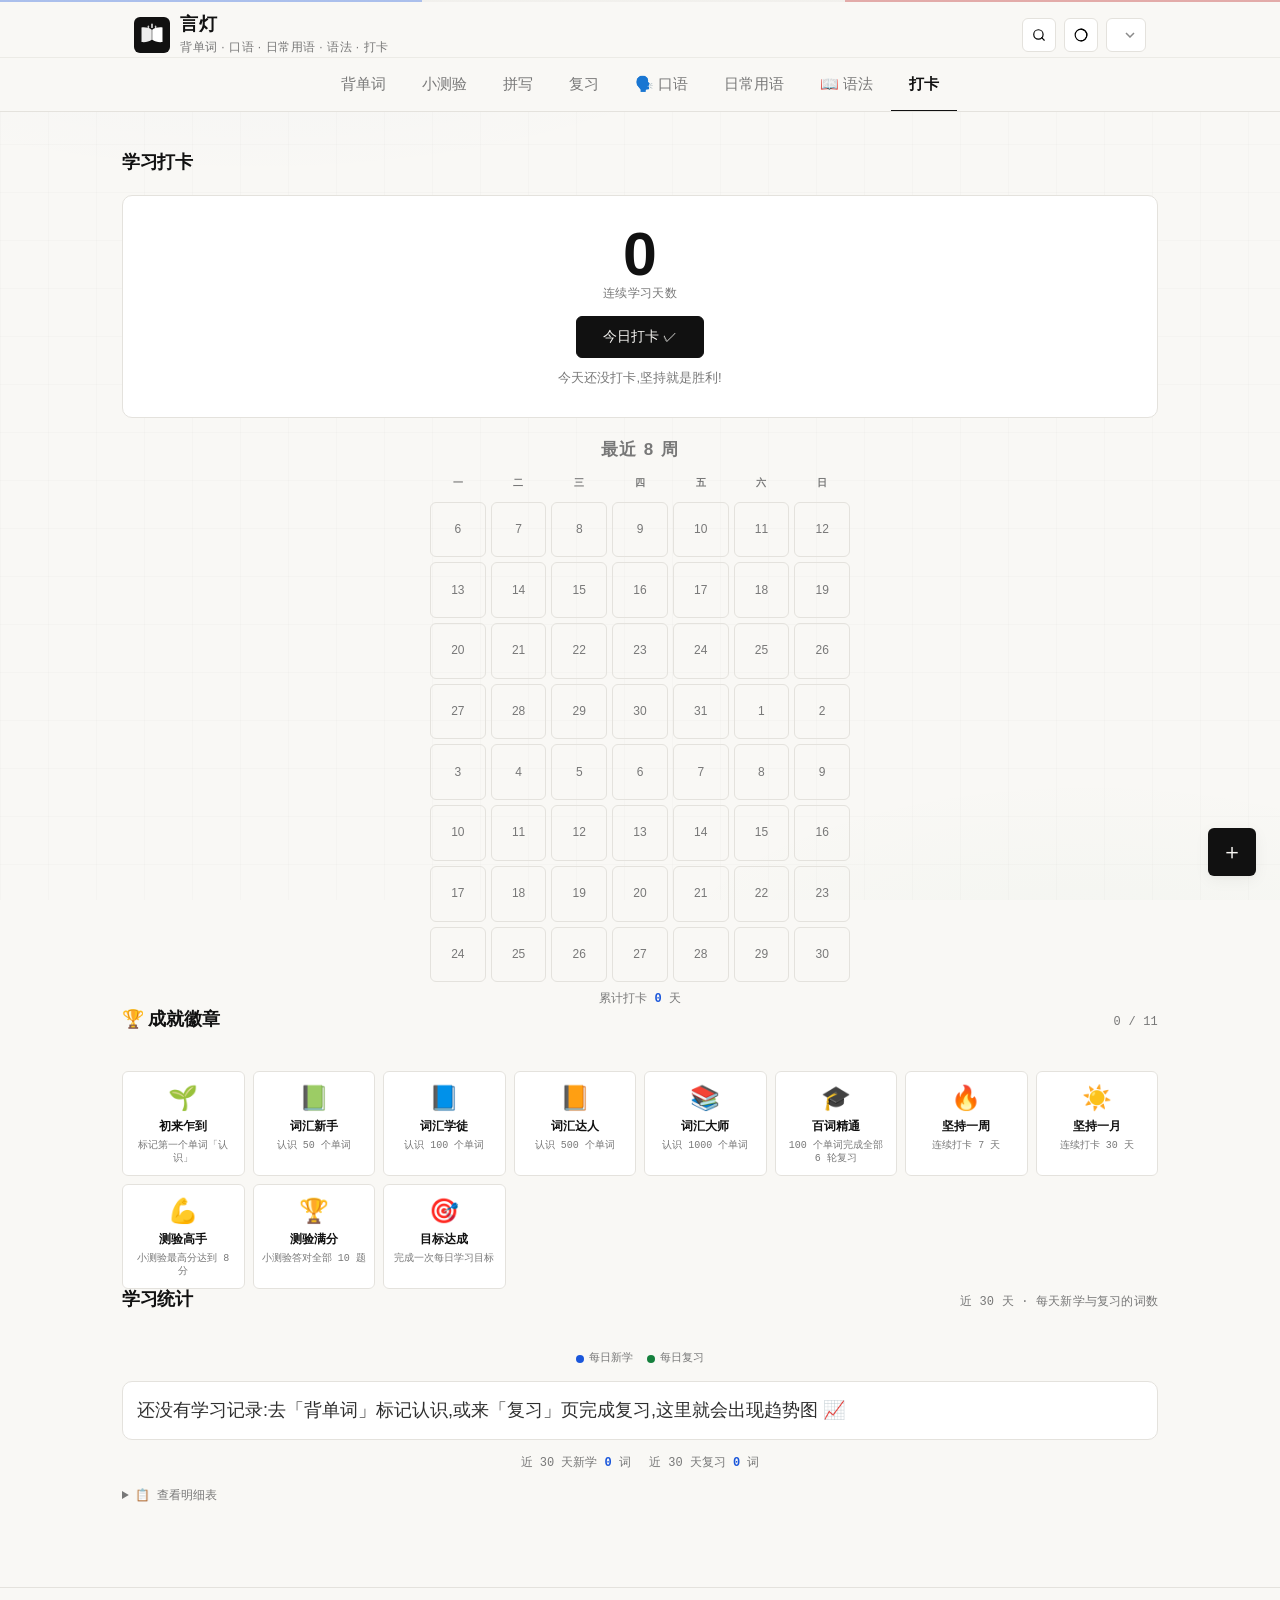
==== commit f9a43cb0: "改名：拾语 → 言灯" ====
--- a/checkin.html
+++ b/checkin.html
@@ -3,7 +3,7 @@
 <head>
   <meta charset="UTF-8">
   <meta name="viewport" content="width=device-width, initial-scale=1.0">
-  <title>拾语 · 打卡</title>
+  <title>言灯 · 打卡</title>
   <link rel="stylesheet" href="style.css">
   <link rel="icon" type="image/svg+xml" href="logo.svg">
 </head>
@@ -19,7 +19,7 @@
       <rect class="wave w3" x="26.7" y="10.8" width="1.8" height="3.4" rx=".9" fill="#fff" opacity=".78"/>
     </svg>
   </div>
-  <div class="splash-name">拾语</div>
+  <div class="splash-name">言灯</div>
   <div class="splash-line"></div>
   <div class="splash-tag">背单词 · 口语 · 日常用语 · 语法 · 打卡</div>
   <div class="splash-hint">点击任意处跳过</div>
@@ -29,7 +29,7 @@
     <div class="brand">
       <a href="index.html" class="brand-logo" title="返回首页"><svg viewBox="0 0 46 46" width="46" height="46" aria-hidden="true"><path d="M22.7 16.2 C19.3 13.7 14.4 12.7 9.6 13.3 L9.6 32 C14.4 32.6 19.3 31.6 22.7 29.1 Z" fill="#fff" opacity=".92"/><path d="M23.3 16.2 C26.7 13.7 31.6 12.7 36.4 13.3 L36.4 32 C31.6 32.6 26.7 31.6 23.3 29.1 Z" fill="#fff"/><rect x="22.1" y="8.2" width="1.8" height="6" rx=".9" fill="#fff"/><rect x="17.5" y="10.8" width="1.8" height="3.4" rx=".9" fill="#fff" opacity=".78"/><rect x="26.7" y="10.8" width="1.8" height="3.4" rx=".9" fill="#fff" opacity=".78"/></svg></a>
       <div class="brand-text">
-        <h1>拾语</h1>
+        <h1>言灯</h1>
         <p>背单词 · 口语 · 日常用语 · 语法 · 打卡</p>
       </div>
     </div>
@@ -110,7 +110,7 @@
 </main>
 
 <footer class="site-footer">
-  拾语 · 学习数据保存在本地浏览器(localStorage)
+  言灯 · 学习数据保存在本地浏览器(localStorage)
   <span class="footer-ops">
     <a href="#" id="export-btn">📤 导出数据</a>
     <a href="#" id="import-btn">📥 导入数据</a>
--- a/style.css
+++ b/style.css
@@ -1,4 +1,4 @@
-/* 拾语 · Minimalist Tech — 全面升级
+/* 言灯 · Minimalist Tech — 全面升级
  * 极简扁平 + 科技网格背景 + 丝滑页面切换 + 无白屏闪烁
  */
 * { box-sizing: border-box; margin: 0; padding: 0; }
@@ -39,33 +39,33 @@
 }
 
 body.dark {
-  --text: #e8e6e1;
-  --text-secondary: #9a9a9a;
-  --text-muted: #5a5a5a;
-  --bg: #0e0e0e;
-  --bg-2: #141414;
-  --card: #181818;
-  --card-solid: #1c1c1c;
-  --input-bg: #141414;
-  --border: #252525;
-  --border-subtle: #1e1e1e;
-  --border-active: #333333;
-  --shadow-sm: 0 1px 0 rgba(255,255,255,.02);
-  --shadow-md: 0 2px 8px rgba(0,0,0,.3);
-  --shadow-lg: 0 4px 16px rgba(0,0,0,.35);
-  --shadow-glow: 0 0 0 1px rgba(96,165,250,.08);
-  --primary: #60a5fa;
-  --primary-dark: #93c5fd;
-  --primary-light: #1e3a5f;
-  --primary-bg: rgba(96, 165, 250, .08);
-  --accent: #f87171;
-  --accent-bg: rgba(248, 113, 113, .08);
-  --green: #34d399;
-  --green-bg: rgba(52, 211, 153, .08);
-  --tip-bg: rgba(180, 140, 20, .08);
-  --tip-text: #fbbf24;
-  --chart-new: #60a5fa;
-  --chart-review: #34d399;
+  --text: #d4d0c8;
+  --text-secondary: #8a8680;
+  --text-muted: #555048;
+  --bg: #1a1816;
+  --bg-2: #222018;
+  --card: #252320;
+  --card-solid: #2a2724;
+  --input-bg: #222018;
+  --border: #353230;
+  --border-subtle: #2c2926;
+  --border-active: #4a4540;
+  --shadow-sm: 0 1px 0 rgba(255,255,255,.015);
+  --shadow-md: 0 2px 8px rgba(0,0,0,.25);
+  --shadow-lg: 0 4px 16px rgba(0,0,0,.3);
+  --shadow-glow: 0 0 0 1px rgba(180,160,140,.06);
+  --primary: #a09078;
+  --primary-dark: #b8a890;
+  --primary-light: #3a3430;
+  --primary-bg: rgba(160, 144, 120, .08);
+  --accent: #c08060;
+  --accent-bg: rgba(192, 128, 96, .08);
+  --green: #7aaa8a;
+  --green-bg: rgba(122, 170, 138, .08);
+  --tip-bg: rgba(180, 140, 60, .08);
+  --tip-text: #d4a840;
+  --chart-new: #a09078;
+  --chart-review: #7aaa8a;
 }
 
 html { scroll-behavior: smooth; }
@@ -93,10 +93,10 @@
 body.dark {
   color-scheme: dark;
   background-image:
-    radial-gradient(ellipse 80% 50% at 20% -10%, rgba(96,165,250,.04) 0%, transparent 60%),
-    radial-gradient(ellipse 60% 40% at 85% 110%, rgba(52,211,153,.03) 0%, transparent 60%),
-    linear-gradient(to right, rgba(255,255,255,.012) 1px, transparent 1px),
-    linear-gradient(to bottom, rgba(255,255,255,.012) 1px, transparent 1px);
+    radial-gradient(ellipse 80% 50% at 20% -10%, rgba(160,144,120,.03) 0%, transparent 60%),
+    radial-gradient(ellipse 60% 40% at 85% 110%, rgba(122,170,138,.02) 0%, transparent 60%),
+    linear-gradient(to right, rgba(255,255,255,.008) 1px, transparent 1px),
+    linear-gradient(to bottom, rgba(255,255,255,.008) 1px, transparent 1px);
 }
 
 ::selection { background: rgba(26, 86, 219, .12); }
@@ -388,7 +388,7 @@
 }
 .ru-word {
   font-size: clamp(2rem, 5vw + .5rem, 2.6rem); font-weight: 700; color: var(--text); text-align: center;
-  font-family: var(--font-serif); letter-spacing: .5px; line-height: 1.2;
+  font-family: 'Noto Serif SC', 'Source Han Serif CN', Georgia, serif; letter-spacing: .8px; line-height: 1.3;
 }
 .zh-word { font-size: clamp(1.2rem, 3vw + .25rem, 1.5rem); font-weight: 600; color: var(--text-secondary); letter-spacing: .5px; }
 .hint { font-size: 11px; color: var(--text-muted); letter-spacing: .6px; text-transform: uppercase; font-family: var(--font-mono); }
@@ -468,7 +468,7 @@
 }
 .word-item:hover { border-color: var(--border-active); box-shadow: var(--shadow-sm); transform: translateY(-1px); }
 .word-item.current { border-color: var(--primary); box-shadow: var(--shadow-glow); }
-.word-ru { font-weight: 700; font-size: 14px; color: var(--text); font-family: var(--font-serif); letter-spacing: .3px; }
+.word-ru { font-weight: 700; font-size: 15px; color: var(--text); font-family: 'Noto Serif SC', 'Source Han Serif CN', Georgia, serif; letter-spacing: .4px; }
 .word-zh { font-size: 12px; color: var(--text-muted); font-weight: 400; }
 .word-meta { font-size: 10px; color: var(--text-muted); white-space: nowrap; overflow: hidden; text-overflow: ellipsis; font-family: var(--font-mono); }
 .word-check {
@@ -529,7 +529,7 @@
   background: var(--card); transition: all .12s ease;
 }
 .search-item:hover { border-color: var(--border-active); transform: translateX(2px); }
-.search-ru { font-weight: 700; font-size: 15px; font-family: var(--font-serif); color: var(--text); }
+.search-ru { font-weight: 700; font-size: 16px; font-family: 'Noto Serif SC', 'Source Han Serif CN', Georgia, serif; color: var(--text); letter-spacing: .3px; }
 .search-zh { color: var(--text-muted); font-size: 12.5px; }
 .search-cat { font-size: 10px; color: var(--text-muted); font-family: var(--font-mono); }
 
@@ -562,8 +562,9 @@
 .daily-word-actions .btn.done { background: var(--green); color: #fff; border-color: var(--green); opacity: .75; }
 .daily-word-main { display: flex; flex-direction: column; align-items: center; gap: 6px; }
 .daily-word-ru {
-  font-size: 2rem; font-weight: 700; letter-spacing: .5px; text-align: center;
-  color: var(--text); font-family: var(--font-serif);
+  font-size: 2.2rem; font-weight: 700; letter-spacing: .8px; text-align: center;
+  color: var(--text); font-family: 'Noto Serif SC', 'Source Han Serif CN', Georgia, serif;
+  line-height: 1.3;
 }
 .daily-word-zh { font-size: 1.3rem; font-weight: 600; color: var(--text-secondary); letter-spacing: .5px; }
 .daily-word-meta { display: flex; align-items: center; gap: 6px; flex-wrap: wrap; justify-content: center; }
@@ -579,7 +580,7 @@
   border: 1px solid var(--border); border-radius: var(--radius);
   padding: 28px; font-size: 17px; text-align: center; margin-bottom: 16px; background: var(--card);
 }
-.q-ru { font-size: clamp(1.5rem, 4vw, 1.875rem); font-weight: 700; color: var(--text); font-family: var(--font-serif); letter-spacing: 1px; }
+.q-ru { font-size: clamp(1.5rem, 4vw, 1.875rem); font-weight: 700; color: var(--text); font-family: 'Noto Serif SC', 'Source Han Serif CN', Georgia, serif; letter-spacing: 1px; }
 .quiz-options { display: grid; grid-template-columns: 1fr 1fr; gap: 10px; }
 .quiz-option {
   display: flex; align-items: center; gap: 10px; text-align: left;
@@ -620,7 +621,7 @@
   border: 1px solid var(--border); border-radius: var(--radius-sm);
   padding: 11px 14px; display: flex; align-items: center; gap: 12px; background: var(--card);
 }
-.wrong-ru { font-weight: 700; font-size: 16px; color: var(--text); font-family: var(--font-serif); }
+.wrong-ru { font-weight: 700; font-size: 17px; color: var(--text); font-family: 'Noto Serif SC', 'Source Han Serif CN', Georgia, serif; letter-spacing: .4px; }
 .wrong-zh { color: var(--text-secondary); flex: 1; font-weight: 400; }
 .no-wrong { text-align: center; color: var(--text-muted); padding: 10px 0; font-family: var(--font-mono); }
 
@@ -644,7 +645,7 @@
 .spell-feedback { text-align: center; font-size: 16px; min-height: 28px; margin-bottom: 10px; font-weight: 500; }
 .spell-feedback.ok { color: var(--green); }
 .spell-feedback.no { color: var(--accent); }
-.spell-correct-word { font-family: var(--font-serif); font-weight: 700; margin: 0 5px; }
+.spell-correct-word { font-family: 'Noto Serif SC', 'Source Han Serif CN', Georgia, serif; font-weight: 700; margin: 0 5px; letter-spacing: .5px; }
 #spell-next { display: block; margin: 0 auto; min-width: 160px; }
 
 /* ========== 口语 ========== */
@@ -658,8 +659,12 @@
 }
 .sentence-item:hover { border-color: var(--border-active); }
 .s-no { color: var(--text-muted); font-size: 11px; width: 22px; text-align: right; flex-shrink: 0; font-family: var(--font-mono); }
-.sentence-item .ru { font-size: 16px; font-weight: 600; color: var(--text); flex: 1; font-family: var(--font-serif); }
-.sentence-item .zh { color: var(--text-muted); flex: 1.4; font-size: 13px; }
+.sentence-item .ru {
+  font-size: 17px; font-weight: 700; color: var(--text); flex: 1;
+  font-family: 'Noto Serif SC', 'Source Han Serif CN', Georgia, serif;
+  letter-spacing: .3px; line-height: 1.5;
+}
+.sentence-item .zh { color: var(--text-secondary); flex: 1.4; font-size: 14px; line-height: 1.6; }
 
 .twister-card {
   border: 1px solid var(--border); border-radius: var(--radius-sm);
@@ -667,8 +672,12 @@
   border-left: 2px solid var(--accent); transition: all .12s;
 }
 .twister-card:hover { border-color: var(--border-active); }
-.twister-card .ru { font-size: 15px; font-weight: 600; margin-bottom: 3px; font-family: var(--font-serif); }
-.twister-card .zh { color: var(--text-muted); font-size: 12px; }
+.twister-card .ru {
+  font-size: 16px; font-weight: 700; margin-bottom: 3px;
+  font-family: 'Noto Serif SC', 'Source Han Serif CN', Georgia, serif;
+  letter-spacing: .3px; line-height: 1.5;
+}
+.twister-card .zh { color: var(--text-secondary); font-size: 13px; line-height: 1.5; }
 .twister-card .tip { color: var(--accent); font-size: 11px; margin-top: 3px; font-family: var(--font-mono); }
 
 .dialogue-card {
@@ -683,8 +692,12 @@
   padding: 2px 8px; border-radius: 3px; white-space: nowrap; margin-top: 2px; font-family: var(--font-mono);
 }
 .dialogue-text { flex: 1; }
-.dialogue-text .ru { font-weight: 600; font-family: var(--font-serif); }
-.dialogue-text .zh { color: var(--text-muted); font-size: 12px; }
+.dialogue-text .ru {
+  font-weight: 700; font-size: 16px;
+  font-family: 'Noto Serif SC', 'Source Han Serif CN', Georgia, serif;
+  letter-spacing: .3px; line-height: 1.5;
+}
+.dialogue-text .zh { color: var(--text-secondary); font-size: 13px; line-height: 1.5; }
 
 /* ========== 字母表 ========== */
 .letter-group { margin-bottom: 24px; }
@@ -723,8 +736,12 @@
   background: var(--card); transition: all .12s;
 }
 .phrase-item:hover { border-color: var(--border-active); }
-.phrase-item .ru { font-size: 16px; font-weight: 600; color: var(--text); flex: 1; font-family: var(--font-serif); }
-.phrase-item .zh { color: var(--text-secondary); flex: 1.4; font-size: 13px; }
+.phrase-item .ru {
+  font-size: 17px; font-weight: 700; color: var(--text); flex: 1;
+  font-family: 'Noto Serif SC', 'Source Han Serif CN', Georgia, serif;
+  letter-spacing: .3px; line-height: 1.5;
+}
+.phrase-item .zh { color: var(--text-secondary); flex: 1.4; font-size: 14px; line-height: 1.6; }
 
 /* ========== 语法 ========== */
 .grammar-card {
@@ -811,7 +828,7 @@
   padding: 9px 12px; background: var(--card); transition: all .12s;
 }
 .book-item:hover { border-color: var(--border-active); }
-.book-ru { font-weight: 600; font-size: 15px; font-family: var(--font-serif); min-width: 110px; }
+.book-ru { font-weight: 700; font-size: 16px; font-family: 'Noto Serif SC', 'Source Han Serif CN', Georgia, serif; min-width: 110px; letter-spacing: .3px; }
 .book-zh { color: var(--text-secondary); font-size: 13px; flex: 1; }
 .book-meta { color: var(--text-muted); font-size: 11px; white-space: nowrap; font-family: var(--font-mono); }
 .wrong-fix-btn { flex-shrink: 0; }
@@ -854,7 +871,7 @@
   border: 1px solid var(--border); border-radius: var(--radius);
   padding: 20px; margin-bottom: 12px; background: var(--card); text-align: center;
 }
-.ear-ru { font-size: clamp(1.5rem, 4vw, 1.875rem); font-weight: 700; color: var(--text); font-family: var(--font-serif); }
+.ear-ru { font-size: clamp(1.5rem, 4vw, 1.875rem); font-weight: 700; color: var(--text); font-family: 'Noto Serif SC', 'Source Han Serif CN', Georgia, serif; letter-spacing: .5px; }
 .ear-zh { font-size: 15px; color: var(--text-muted); margin-top: 5px; }
 .ear-progress { text-align: center; color: var(--text-muted); font-size: 12px; margin-bottom: 12px; font-family: var(--font-mono); }
 .ear-controls { display: flex; gap: 8px; justify-content: center; margin-bottom: 12px; }
@@ -1348,9 +1365,9 @@
   font-family: inherit; transition: all .12s;
 }
 .example-item:hover { border-color: var(--primary); }
-.example-ru { font-size: 13px; font-weight: 600; color: var(--primary-dark); font-family: var(--font-serif); }
+.example-ru { font-size: 14px; font-weight: 600; color: var(--primary-dark); font-family: 'Noto Serif SC', 'Source Han Serif CN', Georgia, serif; letter-spacing: .2px; }
 body.dark .example-ru { color: var(--primary-dark); }
-.example-zh { font-size: 11.5px; color: var(--text-muted); }
+.example-zh { font-size: 12px; color: var(--text-secondary); line-height: 1.5; }
 
 .modal-label { display: block; font-size: 11px; color: var(--text-muted); margin: 8px 0 3px 2px; font-weight: 600; letter-spacing: .04em; text-transform: uppercase; font-family: var(--font-mono); }
 .modal-label:first-of-type { margin-top: 0; }
@@ -1368,21 +1385,92 @@
 .delete-btn { font-size: 11px; opacity: .6; }
 .delete-btn:hover { opacity: 1; }
 
-.splash-line {
-  width: 72px; height: 1px; margin-top: 10px; border-radius: 1px;
-  background: linear-gradient(90deg, transparent, var(--primary), transparent);
-  transform: scaleX(0); animation: lineIn .6s cubic-bezier(.22,.61,.36,1) .9s both;
-}
-@keyframes lineIn { to { transform: scaleX(1); } }
-.splash-hint {
-  position: absolute; bottom: 30px; left: 0; right: 0; text-align: center;
-  font-size: 11px; color: var(--text-muted); opacity: .5; font-family: var(--font-mono);
-}
+/* ========== 开屏动画 (Splash) ========== */
+.splash {
+  position: fixed; inset: 0; z-index: 999;
+  display: flex; flex-direction: column; align-items: center; justify-content: center;
+  background: linear-gradient(180deg, #f7f8fa, #eef0f4);
+  cursor: pointer;
+  transition: opacity .6s cubic-bezier(.4, 0, .2, 1), visibility .6s,
+    transform .6s cubic-bezier(.4, 0, .2, 1), filter .6s ease;
+  animation: splashAutoHide .6s ease 2.6s forwards;
+}
+body.dark .splash { background: linear-gradient(180deg, #14171d, #1b1f26); }
+.splash::before {
+  content: ''; position: absolute; inset: -20%; pointer-events: none;
+  background: radial-gradient(430px 430px at 50% 42%, color-mix(in srgb, var(--primary) 12%, transparent), transparent 66%);
+  opacity: 0; animation: glowIn 1.2s ease .25s both;
+}
+@keyframes glowIn { to { opacity: 1; } }
+.splash.hide {
+  opacity: 0; visibility: hidden; pointer-events: none;
+  transform: scale(1.035); filter: blur(6px);
+}
+.splash-logo {
+  width: 76px; height: 76px; border-radius: 22px;
+  background: linear-gradient(135deg, var(--primary) 0%, var(--primary-2) 100%);
+  display: flex; align-items: center; justify-content: center;
+  box-shadow: var(--glow);
+  animation: splashPop .7s cubic-bezier(.34, 1.56, .64, 1) both;
+}
+.splash-logo svg { display: block; }
+.splash-logo .book-l, .splash-logo .book-r {
+  stroke-dasharray: 100; stroke-dashoffset: 100;
+  animation: drawBook .85s cubic-bezier(.65, 0, .35, 1) .05s forwards;
+}
+.splash-logo .book-r { animation-delay: .18s; }
+@keyframes drawBook { to { stroke-dashoffset: 0; } }
 .splash-logo .wave {
   transform-box: fill-box; transform-origin: 50% 100%;
-  animation: waveRise .45s cubic-bezier(.34,1.56,.64,1) backwards;
-}
+  animation: waveRise .5s cubic-bezier(.34, 1.56, .64, 1) backwards;
+}
+.splash-logo .w1 { animation-delay: .42s; }
+.splash-logo .w2 { animation-delay: .55s; }
+.splash-logo .w3 { animation-delay: .63s; }
 @keyframes waveRise { from { transform: scaleY(.15); opacity: 0; } to { transform: scaleY(1); opacity: 1; } }
+.splash-name {
+  margin-top: 24px;
+  font-size: 19px; font-weight: 700;
+  background: linear-gradient(90deg, var(--primary), var(--primary-2));
+  -webkit-background-clip: text; background-clip: text;
+  -webkit-text-fill-color: transparent; color: transparent;
+  letter-spacing: .14em; text-indent: .14em;
+  animation: nameIn 1s cubic-bezier(.22, .61, .36, 1) .78s both;
+}
+@keyframes nameIn {
+  from { opacity: 0; letter-spacing: .55em; text-indent: .55em; transform: translateY(5px); }
+  to { opacity: 1; letter-spacing: .14em; text-indent: .14em; transform: none; }
+}
+.splash-line {
+  width: 88px; height: 1px; margin-top: 12px; border-radius: 1px;
+  background: linear-gradient(90deg, transparent, var(--primary), transparent);
+  transform: scaleX(0);
+  animation: lineIn .7s cubic-bezier(.22, .61, .36, 1) 1.02s both;
+}
+@keyframes lineIn { to { transform: scaleX(1); } }
+.splash-tag {
+  margin-top: 14px;
+  font-size: 12.5px; color: var(--muted); letter-spacing: 2px;
+  animation: fadeUp .55s ease 1.16s both;
+}
+.splash-hint {
+  position: absolute; bottom: 34px; left: 0; right: 0; text-align: center;
+  font-size: 11.5px; color: var(--muted); opacity: .55;
+  animation: fadeUp .55s ease 1.3s both;
+}
+@keyframes splashPop { from { transform: scale(.55); opacity: 0; } to { transform: scale(1); opacity: 1; } }
+@keyframes fadeUp { from { transform: translateY(12px); opacity: 0; } to { transform: translateY(0); opacity: 1; } }
+@keyframes splashAutoHide { to { opacity: 0; visibility: hidden; transform: scale(1.035); filter: blur(6px); } }
+.splash.fast .splash-logo,
+.splash.fast .splash-logo .wave,
+.splash.fast .book-l,
+.splash.fast .book-r,
+.splash.fast .splash-name,
+.splash.fast .splash-line,
+.splash.fast .splash-tag,
+.splash.fast .splash-hint { animation: none; }
+.splash.fast .book-l, .splash.fast .book-r { stroke-dashoffset: 0; }
+.splash.fast .splash-line { transform: scaleX(1); }
 
 .pack-tabs { display: flex; flex-wrap: wrap; gap: 5px; margin-bottom: 14px; }
 .pack-tab {
@@ -1395,7 +1483,7 @@
 .pack-count { font-size: 10px; background: var(--primary-bg); color: var(--primary); border-radius: 3px; padding: 1px 6px; font-family: var(--font-mono); font-weight: 500; }
 .pack-tab.active .pack-count { background: rgba(255,255,255,.2); color: #fff; }
 
-.stress-word { font-size: clamp(1.75rem, 5vw, 2.2rem); font-weight: 700; text-align: center; color: var(--text); font-family: var(--font-serif); letter-spacing: 2px; margin-bottom: 14px; }
+.stress-word { font-size: clamp(1.75rem, 5vw, 2.2rem); font-weight: 700; text-align: center; color: var(--text); font-family: 'Noto Serif SC', 'Source Han Serif CN', Georgia, serif; letter-spacing: 3px; margin-bottom: 14px; }
 .stress-options { display: flex; justify-content: center; gap: 8px; flex-wrap: wrap; margin: 14px 0 8px; }
 .stress-opt {
   border: 1px solid var(--border); background: var(--card); color: var(--text);
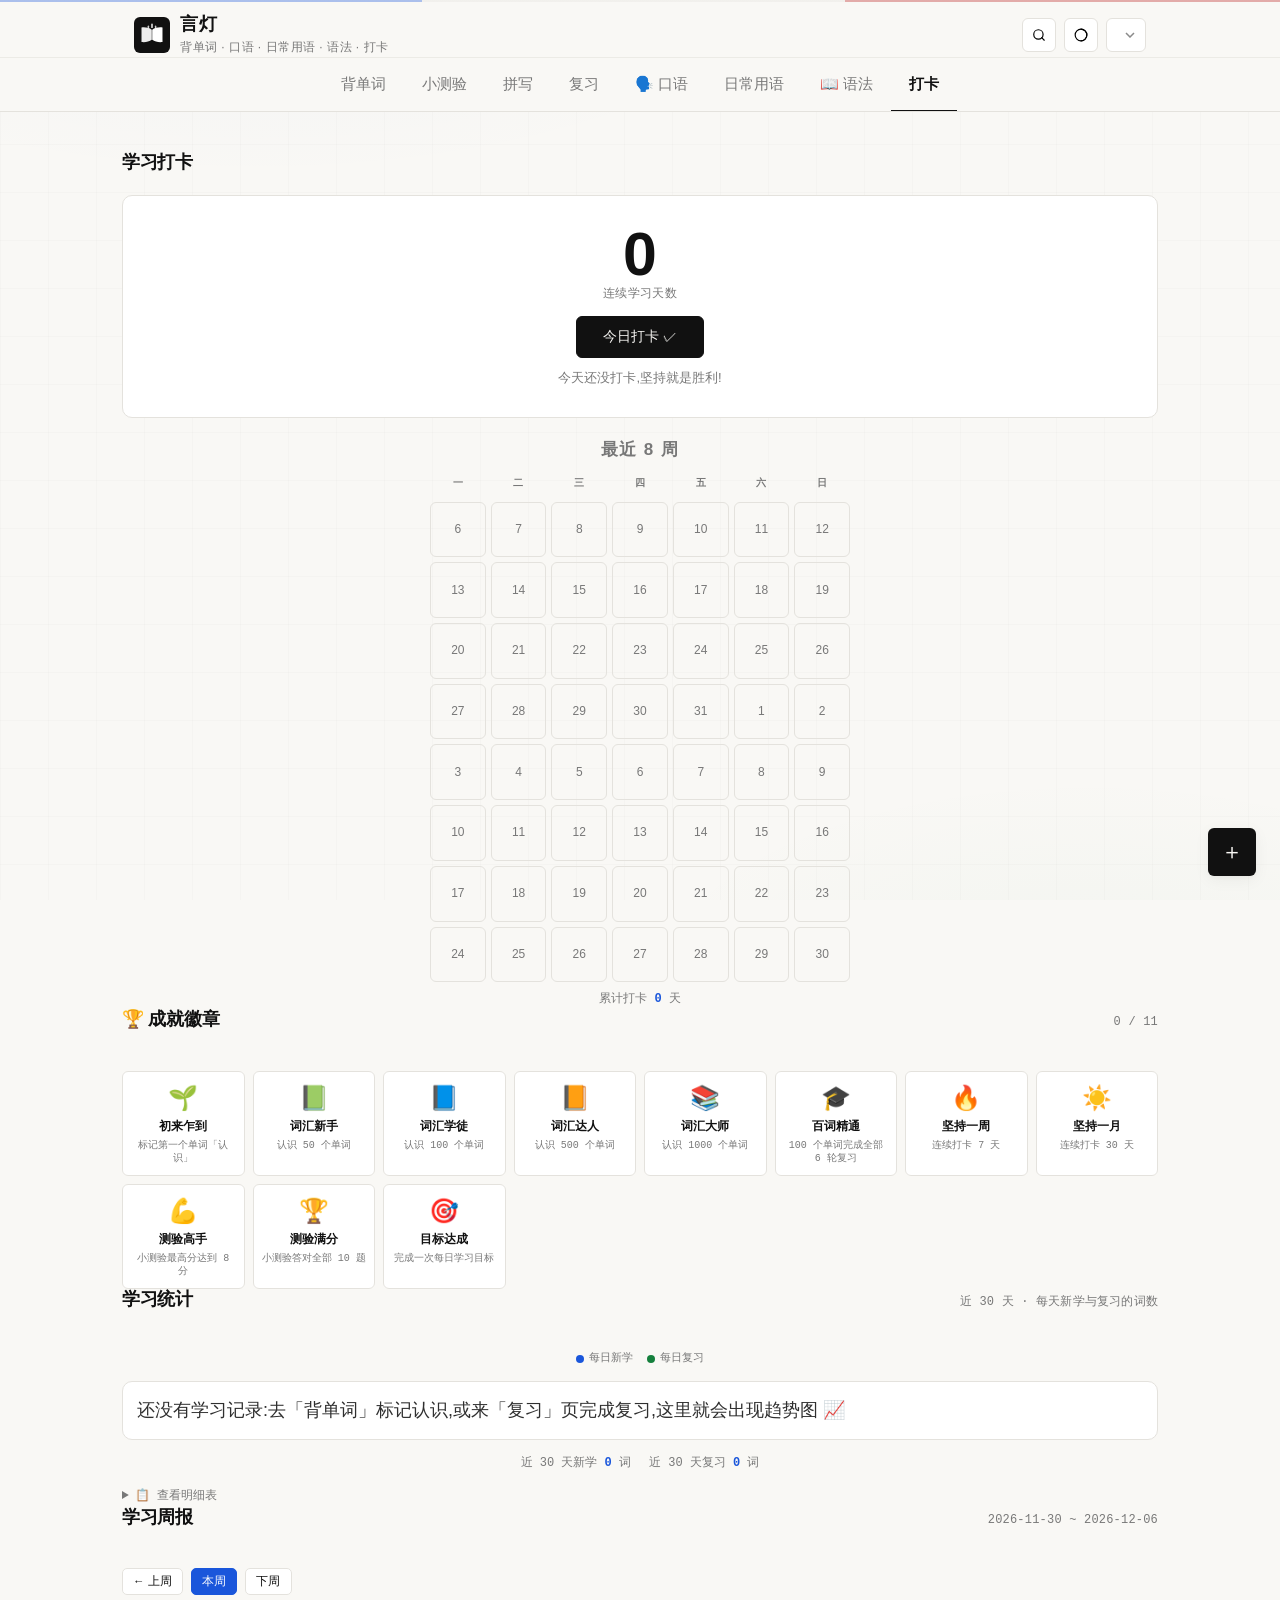
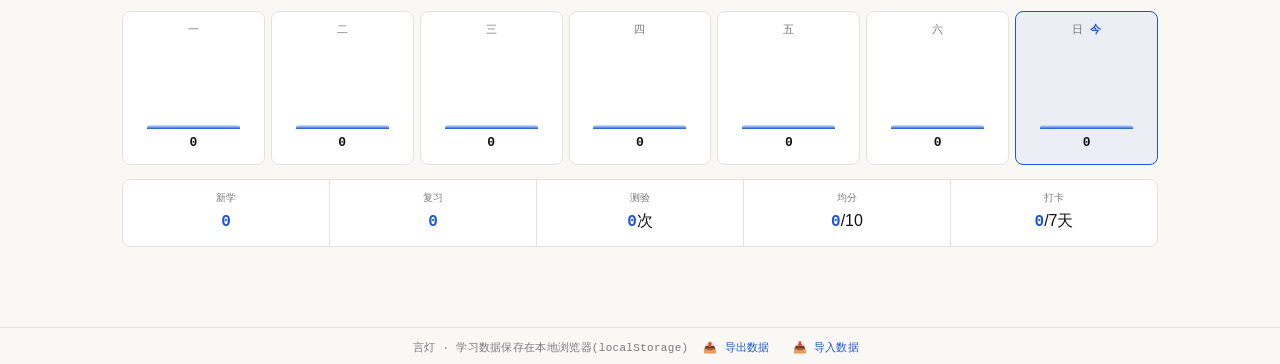
==== commit 60751b91: "feat: 周报功能 + 词库扩充（俄语+300/英语+300）+ 新增多场景对话" ====
--- a/checkin.html
+++ b/checkin.html
@@ -107,6 +107,18 @@
     </details>
   </section>
 
+  <!-- 周报 -->
+  <section class="tab-panel active reveal">
+    <div class="panel-head"><h2>学习周报</h2><span class="sub-tip" id="weekly-range-label">本周</span></div>
+    <div class="weekly-nav">
+      <button class="btn btn-light btn-sm" id="weekly-prev">← 上周</button>
+      <button class="btn btn-light btn-sm" id="weekly-today">本周</button>
+      <button class="btn btn-light btn-sm" id="weekly-next">下周</button>
+    </div>
+    <div class="weekly-grid" id="weekly-grid"></div>
+    <div class="weekly-footer" id="weekly-footer"></div>
+  </section>
+
 </main>
 
 <footer class="site-footer">
--- a/style.css
+++ b/style.css
@@ -979,6 +979,40 @@
 .stats-table td { color: var(--text-secondary); font-family: var(--font-mono); }
 .stats-table tr:hover td { background: var(--primary-bg); }
 
+/* ========== 周报 ========== */
+.weekly-nav { display: flex; gap: 8px; align-items: center; margin-bottom: 16px; }
+.weekly-nav .btn.active { background: var(--primary); color: #fff; border-color: var(--primary); }
+.weekly-grid { display: grid; grid-template-columns: repeat(7, 1fr); gap: 6px; margin-bottom: 14px; }
+.week-day {
+  display: flex; flex-direction: column; align-items: center;
+  padding: 10px 4px 8px; border-radius: 8px;
+  background: var(--card); border: 1px solid var(--border);
+  transition: border-color .2s, box-shadow .2s;
+}
+.week-day:hover { border-color: var(--border-active); box-shadow: var(--shadow-sm); }
+.week-day.is-today { border-color: var(--primary); background: var(--primary-bg); }
+.week-day-label { font-size: 11px; color: var(--text-muted); font-family: var(--font-mono); margin-bottom: 6px; }
+.week-day-label em { font-style: normal; color: var(--primary); font-weight: 700; }
+.week-bar-wrap { width: 100%; height: 84px; display: flex; align-items: flex-end; justify-content: center; margin-bottom: 4px; }
+.week-bar {
+  width: 70%; border-radius: 3px 3px 0 0;
+  background: linear-gradient(to top, var(--primary), var(--primary-light));
+  min-height: 4px; transition: height .4s cubic-bezier(.34,1.56,.64,1);
+}
+.week-day-num { font-size: 13px; font-weight: 600; color: var(--text); font-family: var(--font-mono); }
+.week-day-check { font-size: 10px; color: var(--green); margin-top: 2px; }
+.weekly-footer {
+  display: flex; gap: 0; border: 1px solid var(--border);
+  border-radius: 8px; overflow: hidden; background: var(--card);
+}
+.weekly-stat {
+  flex: 1; text-align: center; padding: 10px 4px;
+  border-right: 1px solid var(--border);
+}
+.weekly-stat:last-child { border-right: none; }
+.weekly-stat span { display: block; font-size: 10px; color: var(--text-muted); margin-bottom: 2px; }
+.weekly-stat b { font-size: 16px; color: var(--primary); font-weight: 700; font-family: var(--font-mono); }
+
 /* ========== 主题配色面板 ========== */
 .theme-wrap { position: relative; }
 .theme-panel {
@@ -1045,6 +1079,12 @@
   .stats-table { font-size: 10.5px; }
   .stats-table th, .stats-table td { padding: 5px; }
   .chart-summary { gap: 4px 10px; flex-wrap: wrap; }
+  .weekly-grid { grid-template-columns: repeat(7, 1fr); gap: 3px; }
+  .week-day { padding: 6px 2px 5px; }
+  .week-bar-wrap { height: 56px; }
+  .week-day-num { font-size: 11px; }
+  .weekly-stat span { font-size: 9px; }
+  .weekly-stat b { font-size: 13px; }
   .site-footer { padding: 10px 8px; line-height: 1.7; }
   .footer-ops { display: block; margin-top: 3px; }
   .search-box .search-item { padding: 8px; }
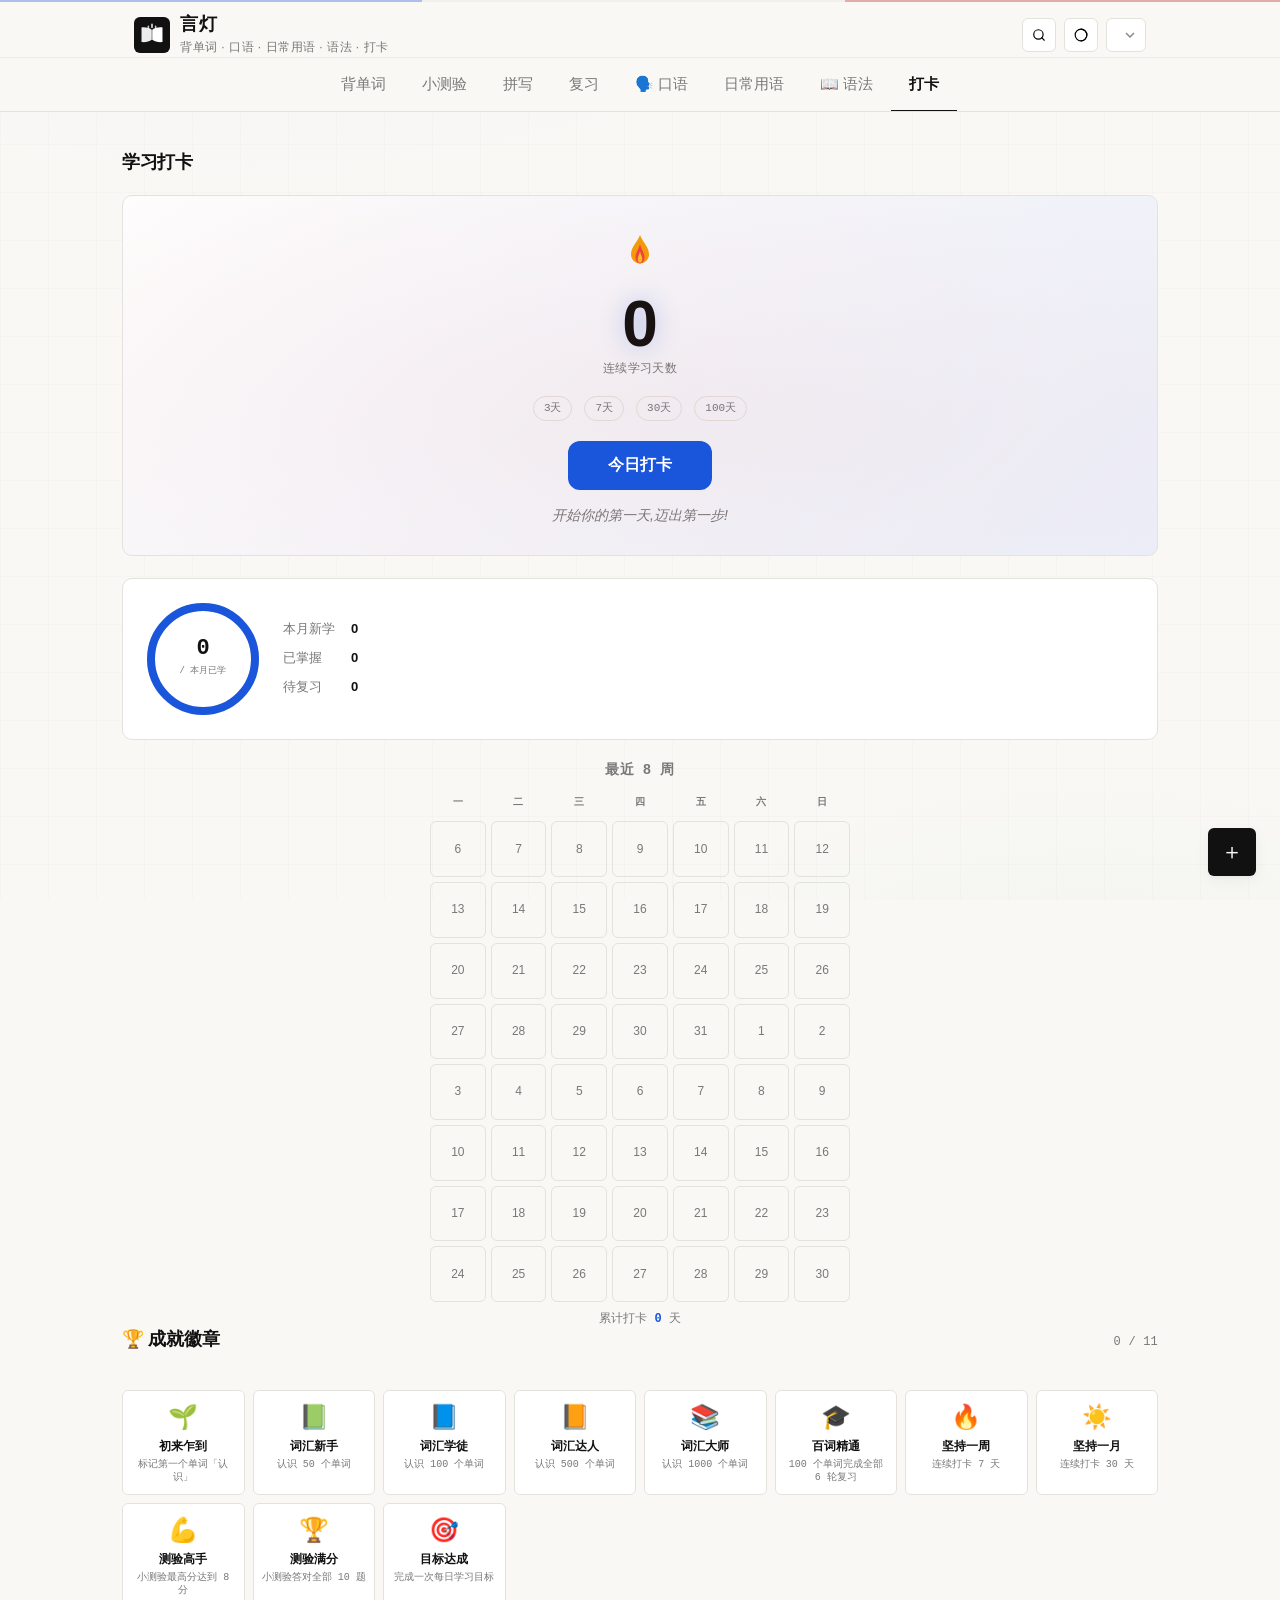
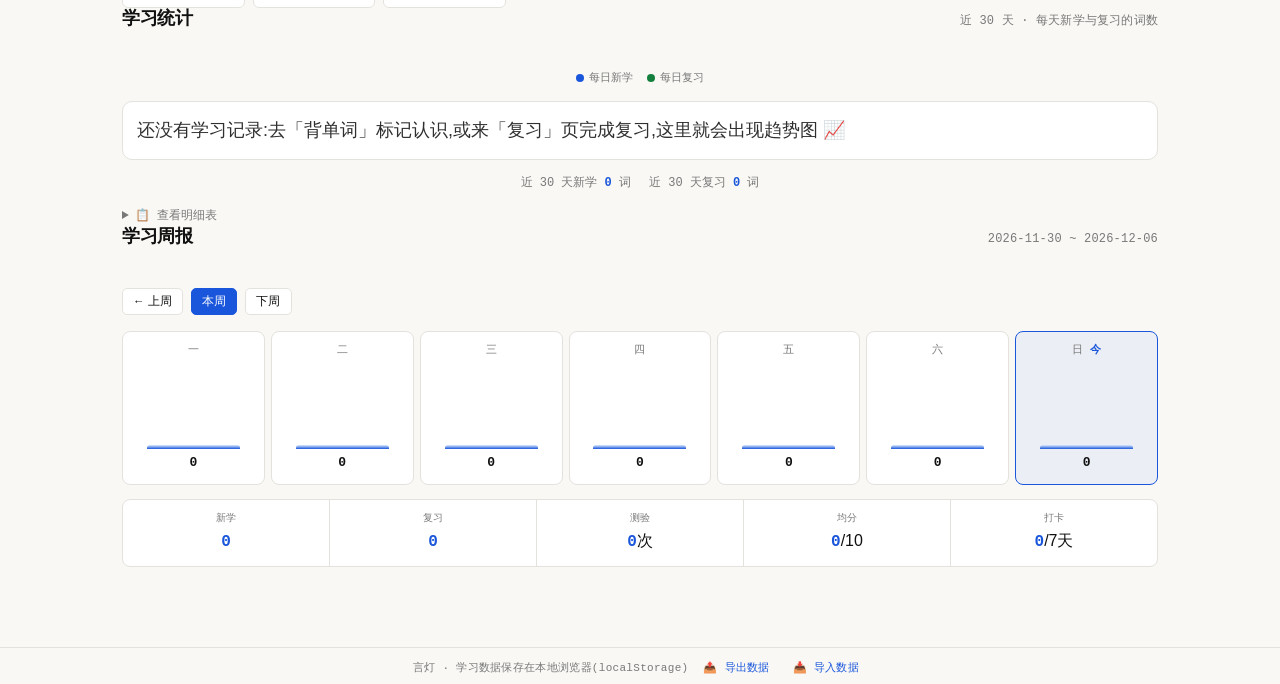
==== commit bc727649: "打卡页视觉升级：火焰动画 + 月度进度环 + 里程碑激励 - checkin.html: 新增火焰SVG动画、连续天数里程碑、月度进度环统计区 - style.css: 火焰闪烁动画、脉冲按钮、渐变已" ====
--- a/checkin.html
+++ b/checkin.html
@@ -71,13 +71,45 @@
   <!-- 打卡 -->
   <section class="tab-panel active reveal">
     <div class="panel-head"><h2>学习打卡</h2></div>
+
+    <!-- 主 HERO: 火焰 + 数字 + 按钮 -->
     <div class="checkin-hero">
+      <div class="hero-fire">
+        <svg class="fire-svg" viewBox="0 0 64 64" width="48" height="48" aria-hidden="true">
+          <path class="flame-1" d="M32 4 C28 14 20 20 20 30 C20 36 25 42 32 42 C39 42 44 36 44 30 C44 20 36 14 32 4 Z" fill="var(--flame-core)"/>
+          <path class="flame-2" d="M32 16 C30 24 26 28 26 34 C26 38 29 42 32 42 C35 42 38 38 38 34 C38 28 34 24 32 16 Z" fill="var(--flame-mid)"/>
+          <path class="flame-3" d="M32 26 C31 30 29 33 29 36 C29 39 30 41 32 41 C34 41 35 39 35 36 C35 33 33 30 32 26 Z" fill="var(--flame-tip)"/>
+        </svg>
+      </div>
       <div class="streak-num" id="streak-days">0</div>
       <div class="streak-label">连续学习天数</div>
-      <button class="btn btn-primary btn-lg" id="checkin-btn">今日打卡 ✓</button>
+      <div class="streak-milestones" id="streak-milestones">
+        <span class="milestone" data-target="3">3天</span>
+        <span class="milestone" data-target="7">7天</span>
+        <span class="milestone" data-target="30">30天</span>
+        <span class="milestone" data-target="100">100天</span>
+      </div>
+      <button class="btn btn-primary btn-lg checkin-btn" id="checkin-btn">今日打卡</button>
       <p class="checkin-msg" id="checkin-msg"></p>
     </div>
-    <h3 style="text-align:center;">最近 8 周</h3>
+
+    <!-- 月度进度环 -->
+    <div class="month-ring-wrap">
+      <svg class="month-ring" viewBox="0 0 120 120" width="120" height="120">
+        <circle class="ring-bg" cx="60" cy="60" r="52" fill="none" stroke="var(--border)" stroke-width="8"/>
+        <circle class="ring-fill" id="ring-fill" cx="60" cy="60" r="52" fill="none" stroke="var(--primary)" stroke-width="8" stroke-linecap="round"
+          stroke-dasharray="326.73" stroke-dashoffset="326.73" transform="rotate(-90 60 60)"/>
+        <text class="ring-text" x="60" y="55" text-anchor="middle" font-size="22" font-weight="700" fill="var(--text)" font-family="var(--font-mono)" id="ring-num">0</text>
+        <text class="ring-sub" x="60" y="74" text-anchor="middle" font-size="9" fill="var(--text-muted)" font-family="var(--font-mono)" id="ring-sub">/ 本月已学</text>
+      </svg>
+      <div class="month-ring-info">
+        <div class="ring-stat"><span class="label">本月新学</span><b id="month-new">0</b></div>
+        <div class="ring-stat"><span class="label">已掌握</span><b id="month-mastered">0</b></div>
+        <div class="ring-stat"><span class="label">待复习</span><b id="month-due">0</b></div>
+      </div>
+    </div>
+
+    <h3 class="cal-section-title">最近 8 周</h3>
     <div class="calendar" id="calendar"></div>
     <p class="total-days">累计打卡 <b id="checkin-total">0</b> 天</p>
   </section>
--- a/style.css
+++ b/style.css
@@ -31,6 +31,10 @@
   --tip-text: #7a5c1e;
   --chart-new: #1a56db;
   --chart-review: #15803d;
+  --success: #15803d;
+  --flame-core: #f59e0b;
+  --flame-mid: #ef4444;
+  --flame-tip: #fbbf24;
   --radius: 10px;
   --radius-sm: 6px;
   --font-sans: 'SF Pro Display', 'Geist Sans', 'Helvetica Neue', 'Inter', -apple-system, 'PingFang SC', 'Microsoft YaHei', sans-serif;
@@ -66,6 +70,10 @@
   --tip-text: #d4a840;
   --chart-new: #a09078;
   --chart-review: #7aaa8a;
+  --success: #7aaa8a;
+  --flame-core: #d97706;
+  --flame-mid: #dc2626;
+  --flame-tip: #f59e0b;
 }
 
 html { scroll-behavior: smooth; }
@@ -775,16 +783,154 @@
 
 /* ========== 打卡 ========== */
 .checkin-hero {
-  text-align: center; border: 1px solid var(--border);
-  border-radius: var(--radius); background: var(--card);
-  padding: 28px 20px; margin-bottom: 22px;
+  text-align: center;
+  border: 1px solid var(--border);
+  border-radius: var(--radius);
+  background: linear-gradient(135deg, var(--card) 0%, color-mix(in srgb, var(--primary) 8%, var(--card)) 100%);
+  padding: 36px 20px 28px;
+  margin-bottom: 22px;
+  position: relative;
+  overflow: hidden;
+}
+.checkin-hero::before {
+  content: '';
+  position: absolute;
+  top: -40%;
+  left: 50%;
+  transform: translateX(-50%);
+  width: 200%;
+  height: 200%;
+  background: radial-gradient(ellipse at center, color-mix(in srgb, var(--accent) 6%, transparent) 0%, transparent 70%);
+  pointer-events: none;
+}
+.hero-fire {
+  margin: 0 auto 12px;
+  width: 48px;
+  height: 48px;
+  display: flex;
+  align-items: center;
+  justify-content: center;
+}
+.fire-svg { display: block; }
+.fire-svg .flame-1 { animation: flicker 1.2s ease-in-out infinite alternate; }
+.fire-svg .flame-2 { animation: flicker 1.2s ease-in-out infinite alternate-reverse; }
+.fire-svg .flame-3 { animation: flicker 0.9s ease-in-out infinite alternate; }
+@keyframes flicker {
+  0% { opacity: 0.85; transform: scale(1) translateY(0); }
+  50% { opacity: 1; transform: scale(1.04) translateY(-1px); }
+  100% { opacity: 0.9; transform: scale(0.97) translateY(1px); }
 }
 .streak-num {
-  font-size: 3.8rem; font-weight: 700; line-height: 1;
+  font-size: 4rem;
+  font-weight: 800;
+  line-height: 1;
   color: var(--text);
-}
-.streak-label { color: var(--text-muted); margin-bottom: 12px; font-size: 12px; font-family: var(--font-mono); letter-spacing: .3px; }
-.checkin-msg { margin-top: 10px; color: var(--text-muted); font-size: 13px; }
+  margin-bottom: 4px;
+  font-variant-numeric: tabular-nums;
+  text-shadow: 0 0 24px color-mix(in srgb, var(--primary) 30%, transparent);
+}
+.streak-label {
+  color: var(--text-muted);
+  margin-bottom: 16px;
+  font-size: 12px;
+  font-family: var(--font-mono);
+  letter-spacing: 0.3px;
+  text-transform: uppercase;
+}
+.streak-milestones {
+  display: flex;
+  justify-content: center;
+  gap: 12px;
+  margin-bottom: 20px;
+  flex-wrap: wrap;
+}
+.milestone {
+  font-size: 11px;
+  font-family: var(--font-mono);
+  padding: 3px 10px;
+  border-radius: 999px;
+  border: 1px solid var(--border);
+  color: var(--text-muted);
+  transition: all 0.3s ease;
+}
+.milestone.reached {
+  background: color-mix(in srgb, var(--primary) 15%, transparent);
+  border-color: var(--primary);
+  color: var(--primary);
+  font-weight: 600;
+}
+.checkin-btn {
+  position: relative;
+  overflow: hidden;
+  padding: 14px 40px;
+  font-size: 16px;
+  font-weight: 600;
+  border-radius: 12px;
+  background: var(--primary);
+  color: #fff;
+  border: none;
+  cursor: pointer;
+  transition: all 0.2s cubic-bezier(0.4, 0, 0.2, 1);
+}
+.checkin-btn::after {
+  content: '';
+  position: absolute;
+  top: 0;
+  left: -100%;
+  width: 100%;
+  height: 100%;
+  background: linear-gradient(90deg, transparent, rgba(255,255,255,0.15), transparent);
+  transition: left 0.5s ease;
+}
+.checkin-btn:hover::after { left: 100%; }
+.checkin-btn:hover { transform: translateY(-2px); box-shadow: var(--shadow-lg); }
+.checkin-btn:active { transform: translateY(0) scale(0.97); }
+.checkin-btn.checked {
+  background: color-mix(in srgb, var(--success) 15%, var(--card));
+  color: var(--success);
+  border: 1px solid var(--success);
+  cursor: default;
+}
+.checkin-btn.checked::after { display: none; }
+.checkin-btn.pulse { animation: btnPulse 2s ease-in-out infinite; }
+@keyframes btnPulse {
+  0%, 100% { box-shadow: 0 0 0 0 color-mix(in srgb, var(--primary) 30%, transparent); }
+  50% { box-shadow: 0 0 0 8px color-mix(in srgb, var(--primary) 0%, transparent); }
+}
+.checkin-msg {
+  margin-top: 14px;
+  color: var(--text-muted);
+  font-size: 14px;
+  font-style: italic;
+  min-height: 20px;
+}
+.month-ring-wrap {
+  display: flex;
+  align-items: center;
+  gap: 20px;
+  margin-bottom: 22px;
+  padding: 20px;
+  border: 1px solid var(--border);
+  border-radius: var(--radius);
+  background: var(--card);
+}
+@media (max-width: 640px) {
+  .month-ring-wrap { flex-direction: column; align-items: flex-start; }
+}
+.month-ring { flex-shrink: 0; }
+.ring-fill { transition: stroke-dashoffset 0.8s cubic-bezier(0.4, 0, 0.2, 1); }
+.ring-stat { display: flex; justify-content: space-between; gap: 16px; margin-bottom: 8px; font-size: 13px; }
+.ring-stat:last-child { margin-bottom: 0; }
+.ring-stat .label { color: var(--text-muted); }
+.ring-stat b { color: var(--text); font-weight: 600; font-variant-numeric: tabular-nums; }
+.cal-section-title {
+  text-align: center;
+  font-size: 14px;
+  color: var(--text-muted);
+  font-family: var(--font-mono);
+  letter-spacing: 0.3px;
+  margin-bottom: 12px;
+}
 .calendar {
   display: grid; grid-template-columns: repeat(7, 1fr); gap: 5px;
   max-width: 420px; margin: 10px auto 6px;
@@ -793,19 +939,22 @@
 .cal-cell {
   aspect-ratio: 1; display: flex; align-items: center; justify-content: center;
   border: 1px solid var(--border); border-radius: var(--radius-sm);
-  font-size: 12px; color: var(--text-muted); transition: all .12s; font-weight: 400;
-}
-.cal-cell:hover { border-color: var(--border-active); transform: scale(1.06); }
-.cal-cell.checked {
-  background: var(--primary); border-color: var(--primary); color: #fff;
-  animation: calPop .25s cubic-bezier(.22,.9,.36,1) both;
-}
-@keyframes calPop { from { transform: scale(.8); } to { transform: scale(1); } }
+  font-size: 12px; color: var(--text-muted); transition: all .15s ease; font-weight: 400;
+  cursor: default; position: relative;
+}
 .cal-cell.today {
   border-color: var(--accent); border-width: 1.5px;
   font-weight: 600; color: var(--text);
+  box-shadow: 0 0 0 2px color-mix(in srgb, var(--accent) 20%, transparent);
 }
 .cal-cell.future { opacity: .25; }
+.cal-cell.checked {
+  background: linear-gradient(135deg, var(--primary) 0%, color-mix(in srgb, var(--primary) 80%, var(--accent)) 100%);
+  border-color: transparent; color: #fff; font-weight: 600;
+  animation: calPop .25s cubic-bezier(.22,.9,.36,1) both;
+}
+.cal-cell.checked:hover { transform: scale(1.1); }
+@keyframes calPop { from { transform: scale(.8); opacity: 0; } to { transform: scale(1); opacity: 1; } }
 .total-days { text-align: center; color: var(--text-muted); font-size: 12px; margin-top: 8px; font-family: var(--font-mono); }
 .total-days b { color: var(--primary); font-weight: 600; }
 
